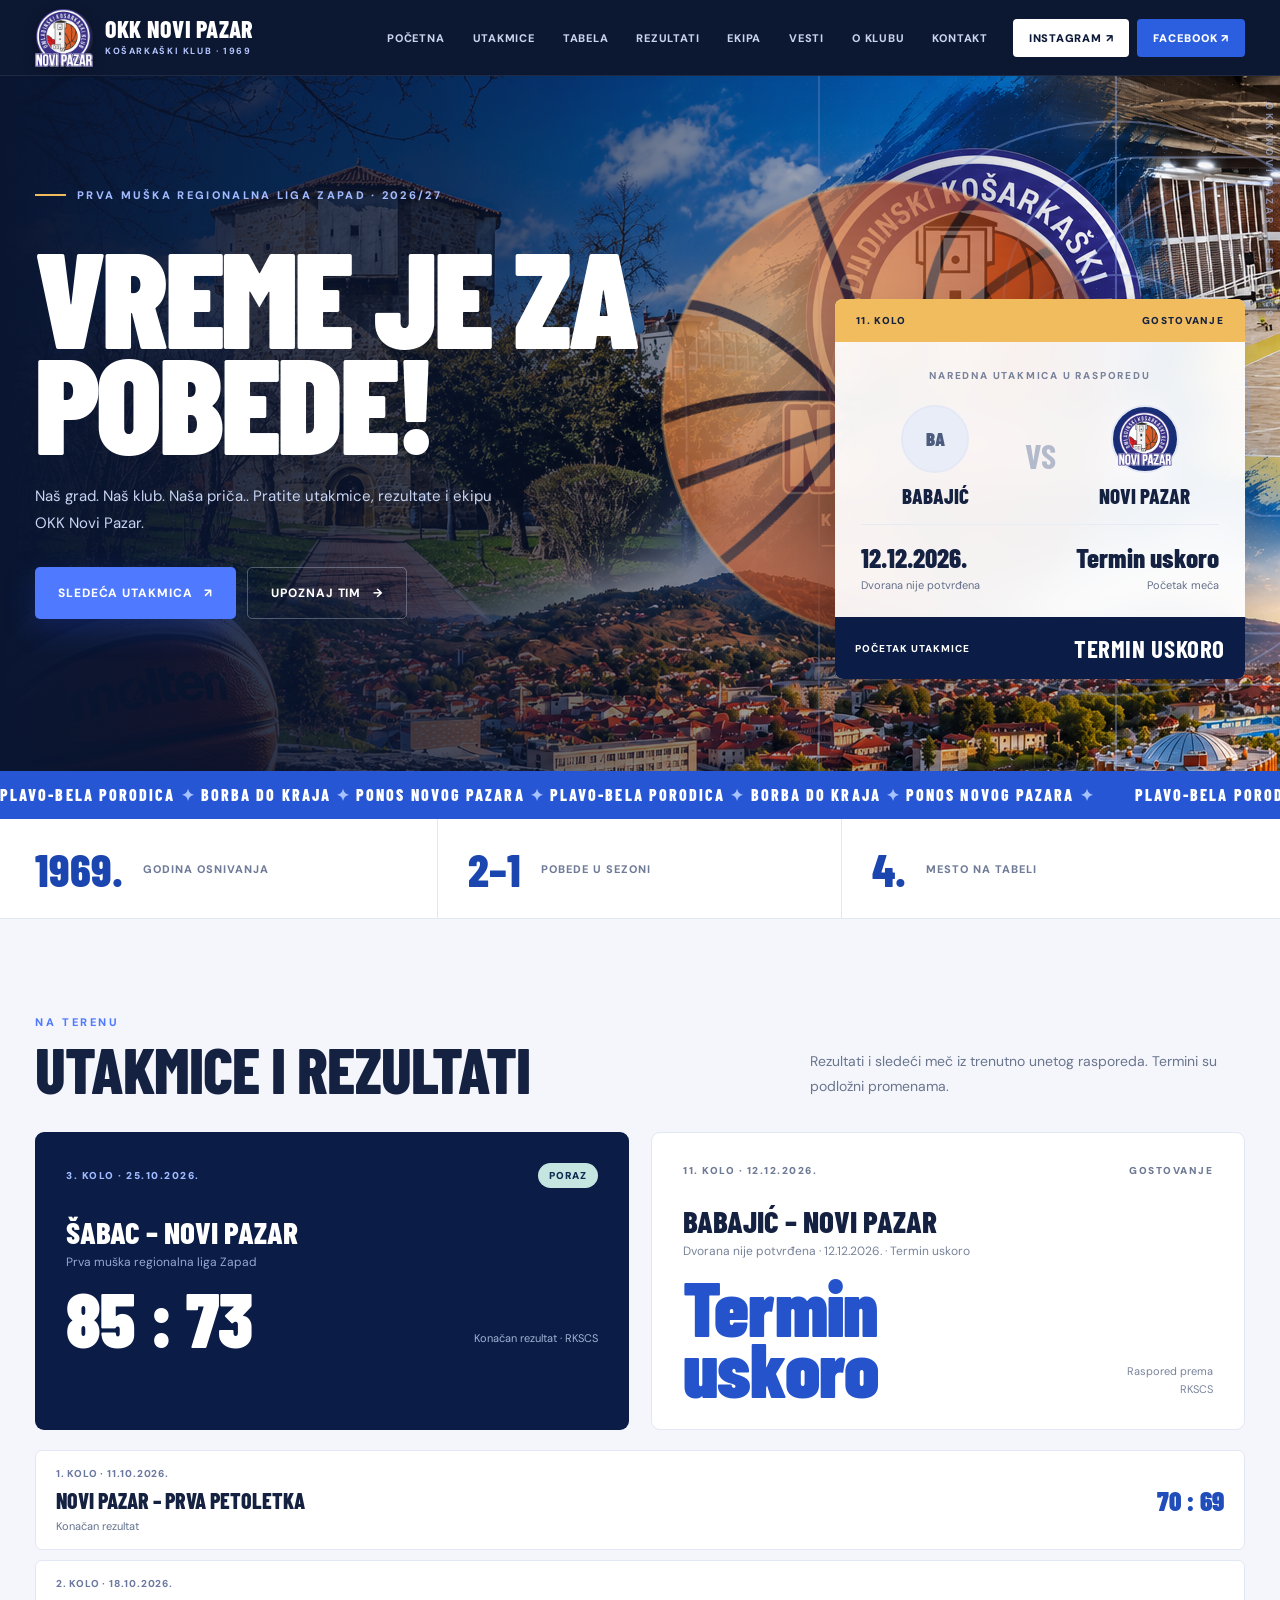
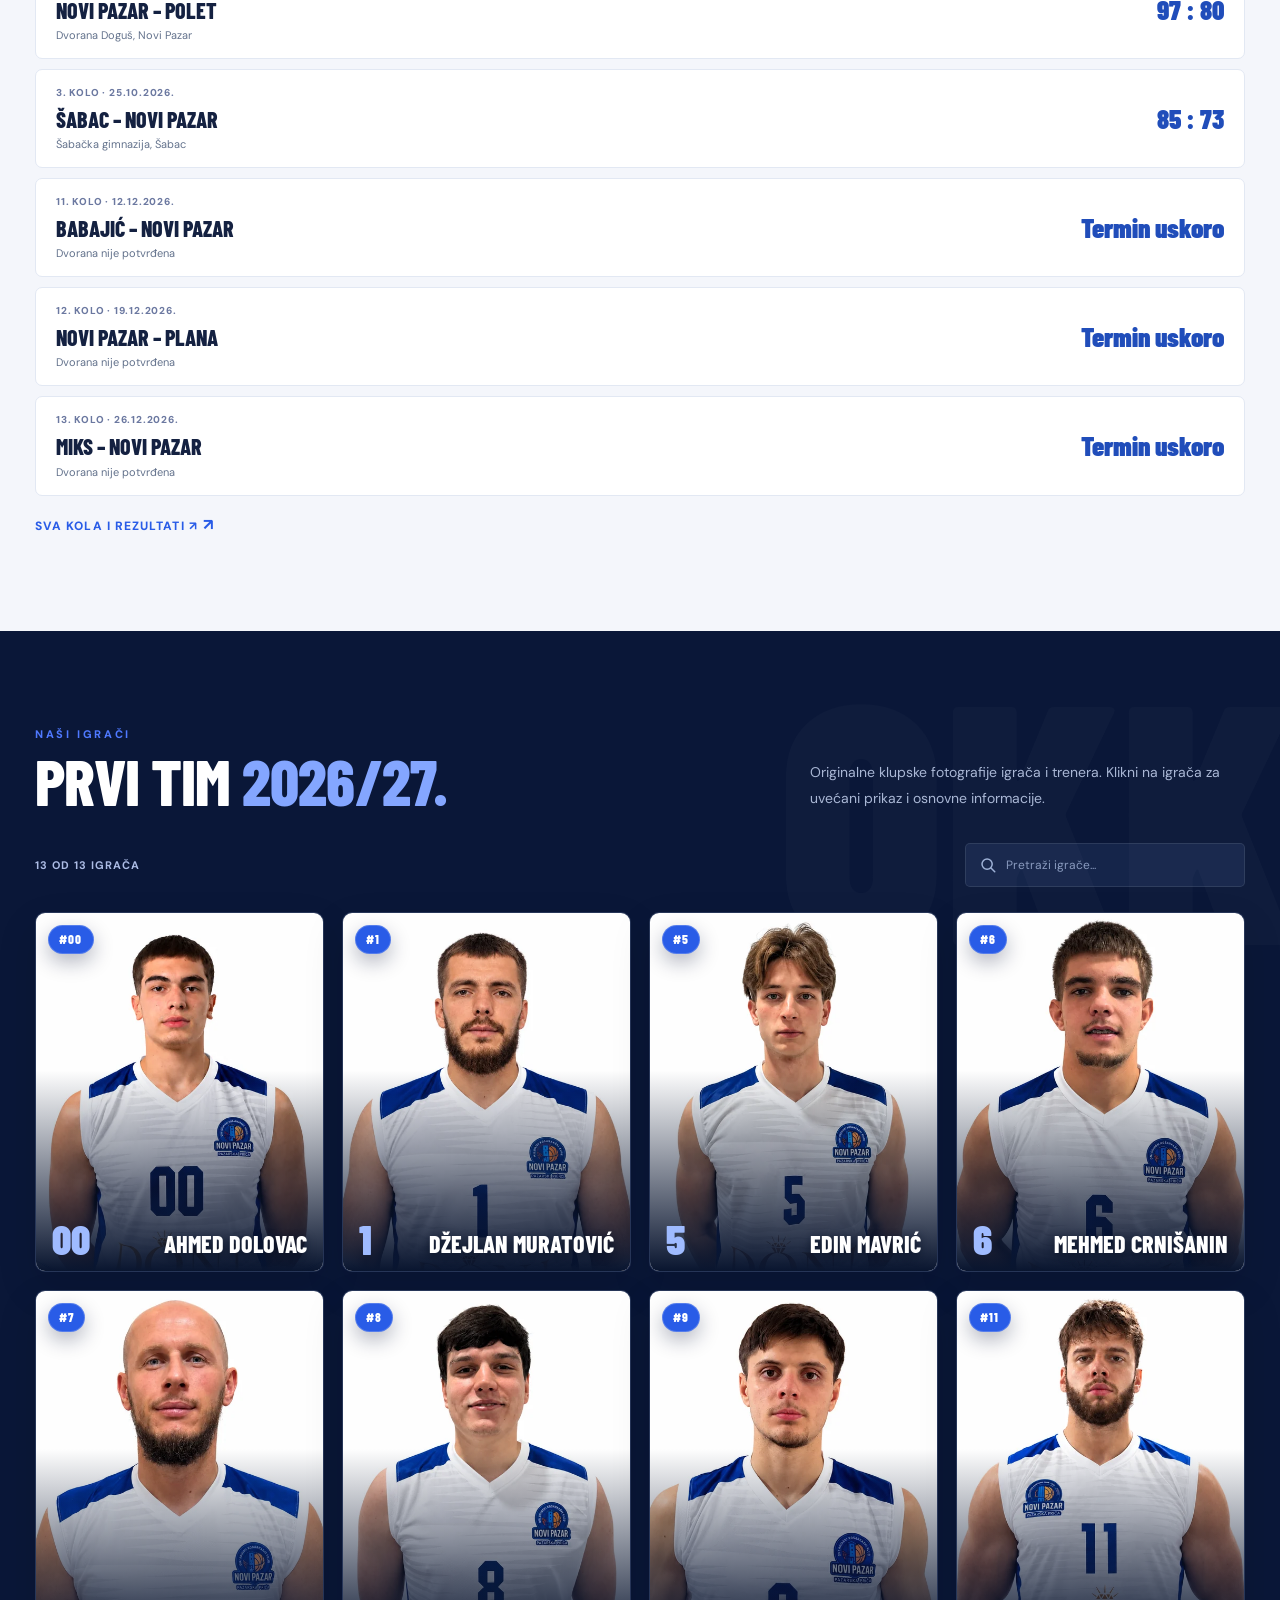
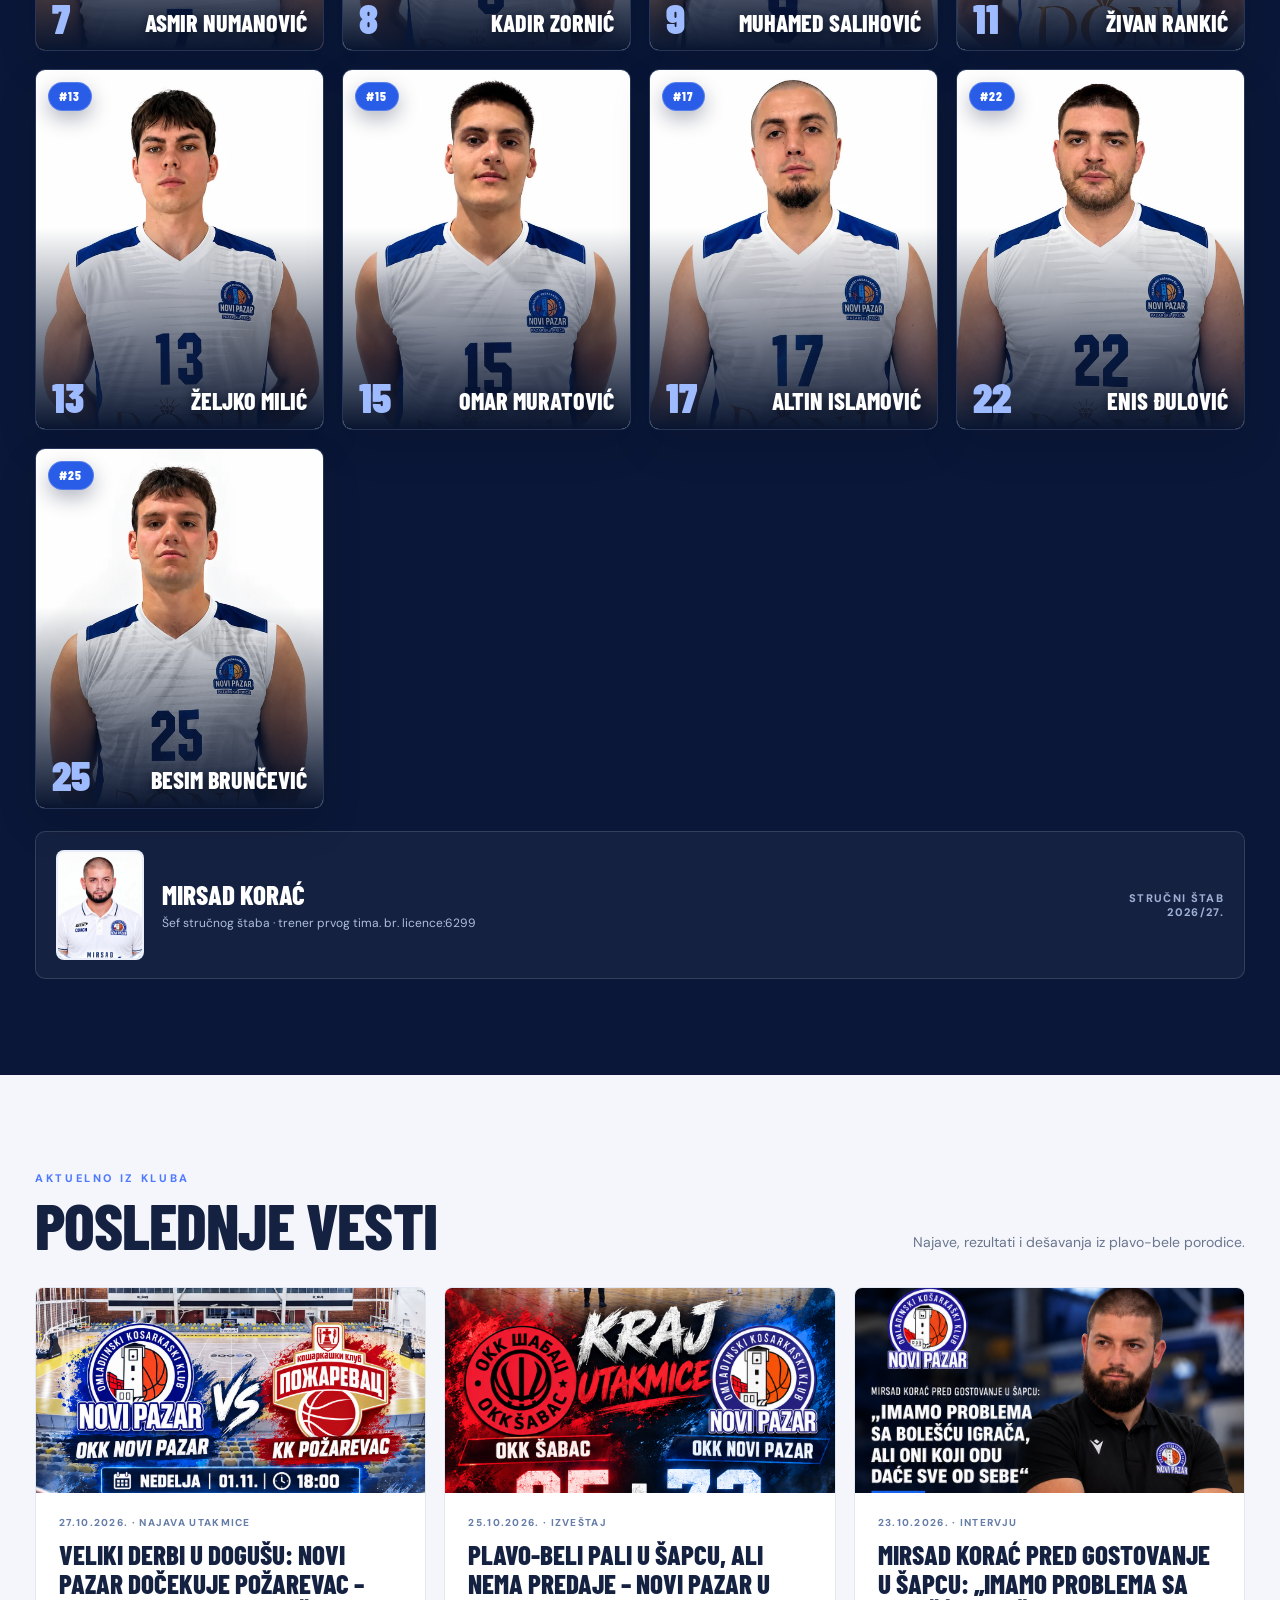
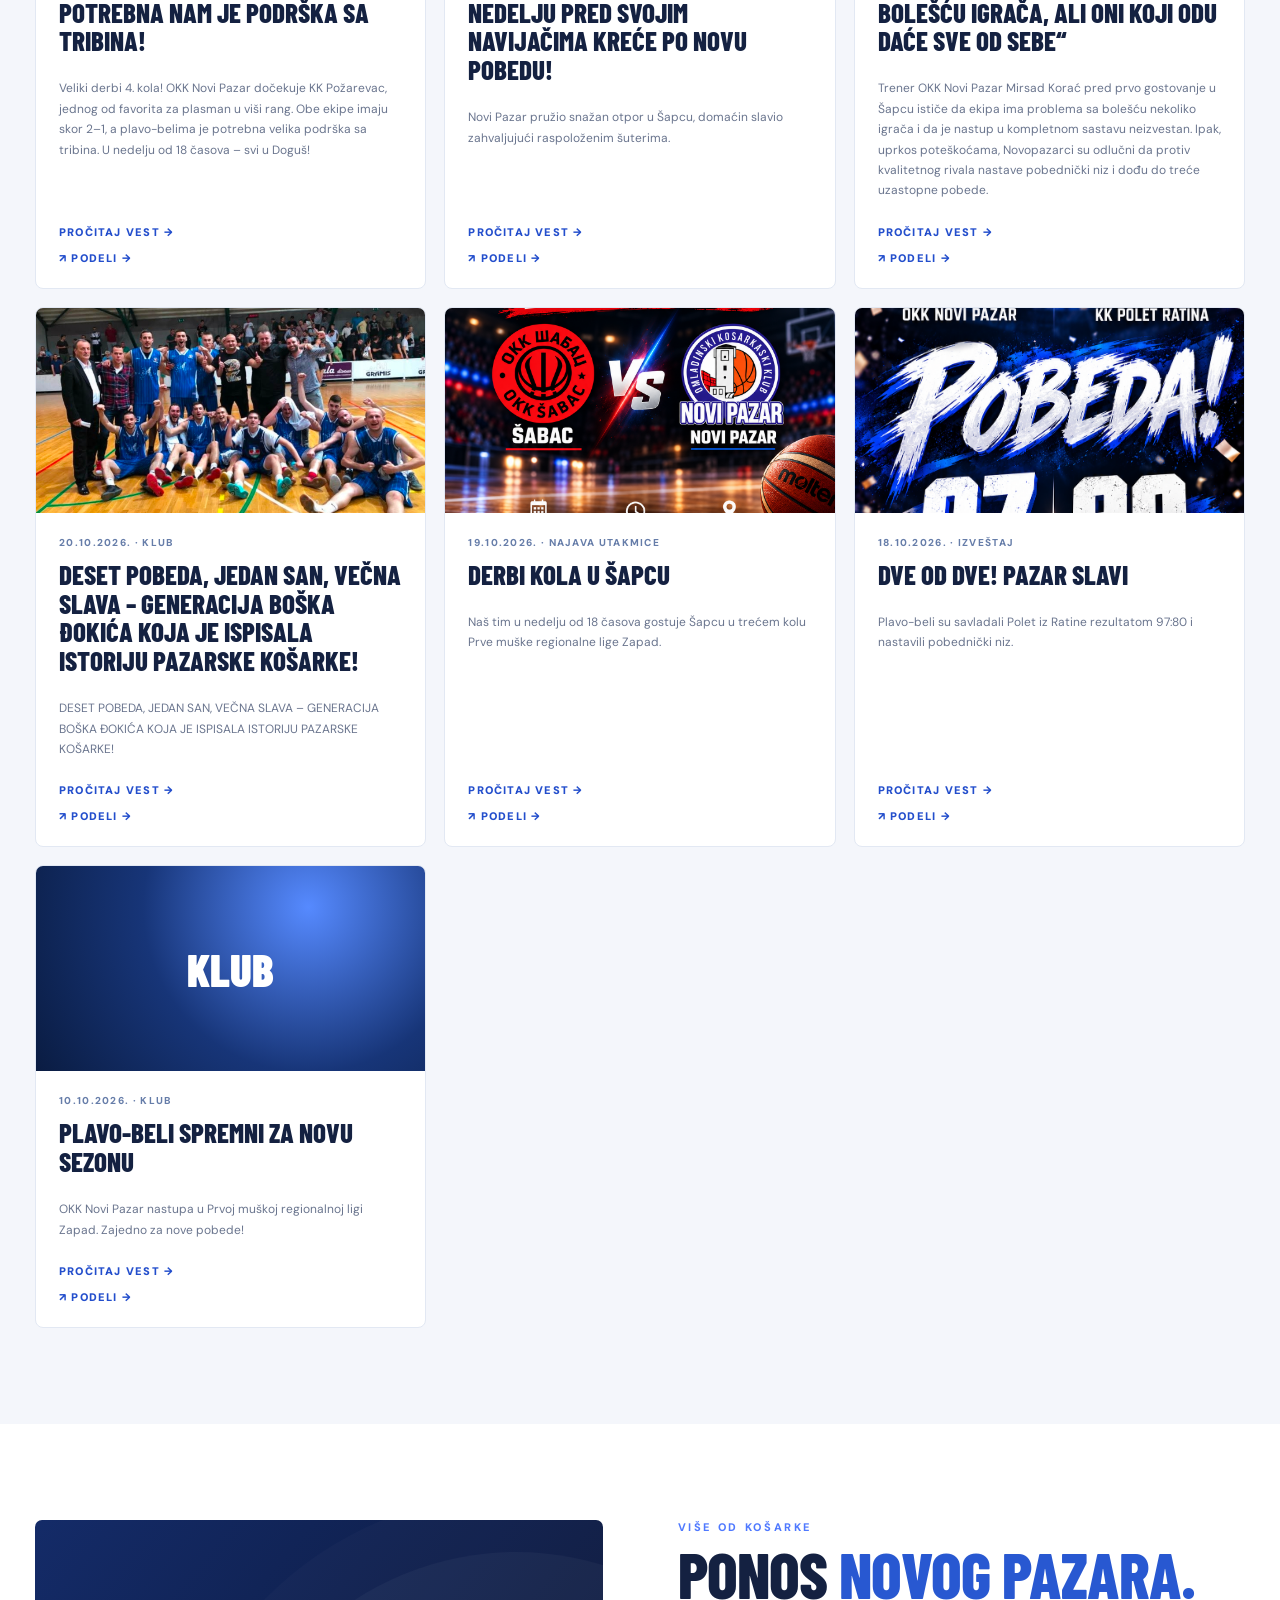
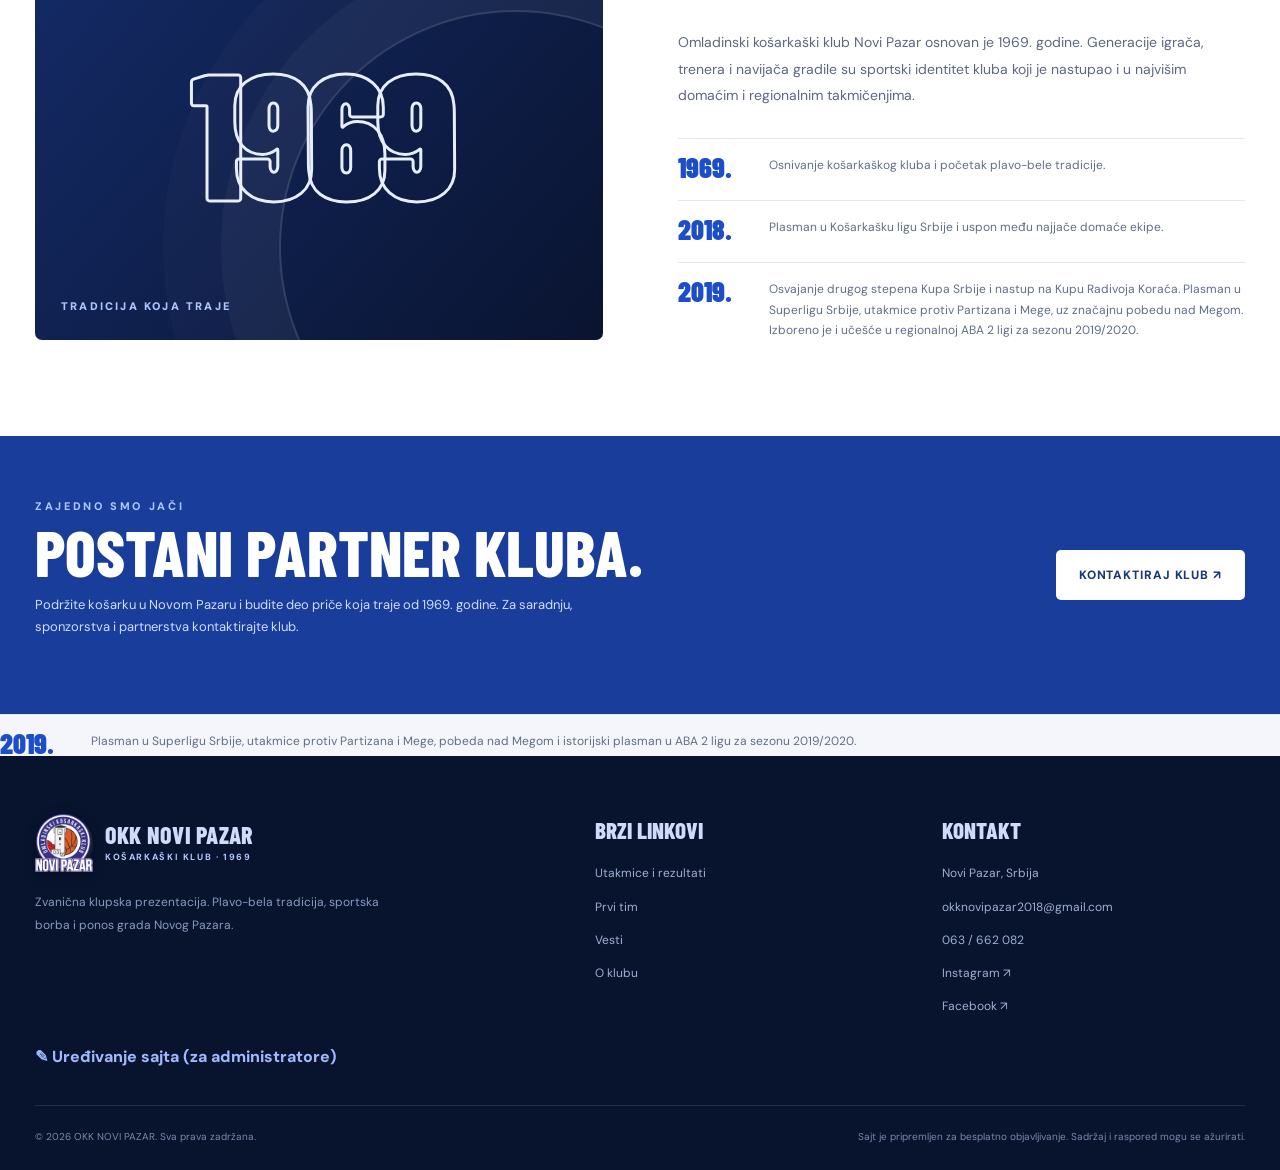
==== index.html @ 72b4e0c7 "Update index.html" ====
<!doctype html>
<html lang="sr">
<head>
  <!-- Google Analytics -->
<script async src="https://www.googletagmanager.com/gtag/js?id=G-F2ZCWE4N4D"></script>
<script>
  window.dataLayer = window.dataLayer || [];
  function gtag(){dataLayer.push(arguments);}
  gtag('js', new Date());
  gtag('config', 'G-F2ZCWE4N4D');
</script>
  <meta charset="utf-8">
  <meta name="viewport" content="width=device-width, initial-scale=1, viewport-fit=cover">
  <meta name="theme-color" content="#0a1537">
  <meta name="description" content="OKK Novi Pazar — košarka, strast i tradicija od 1969. Vesti, utakmice, rezultati i ekipa za sezonu 2026/27.">
  <meta property="og:title" content="OKK Novi Pazar | Zvanična klupska prezentacija">
  <meta property="og:description" content="Plavo-bela porodica. Utakmice, rezultati, igrači i vesti. Sezona 2026/27.">
  <meta property="og:type" content="website">
  <title>OKK Novi Pazar | Ponos grada</title>
  <link rel="preconnect" href="https://fonts.googleapis.com">
  <link rel="preconnect" href="https://fonts.gstatic.com" crossorigin>
  <link href="https://fonts.googleapis.com/css2?family=Barlow+Condensed:wght@500;600;700;800;900&family=DM+Sans:wght@400;500;600;700;800&display=swap" rel="stylesheet">
  <style>
    :root{--navy:#08132e;--deep:#0d1a3a;--blue:#295ce7;--blue2:#4f79ff;--pale:#f4f6fb;--white:#fff;--ink:#142141;--muted:#6a758e;--line:#e2e8f3;--gold:#f1bc5e;--font-display:'Barlow Condensed','Arial Narrow',Impact,sans-serif;--font-body:'DM Sans',Arial,sans-serif}
    *{box-sizing:border-box}html{scroll-behavior:smooth;scroll-padding-top:94px}body{margin:0;font-family:var(--font-body);background:var(--pale);color:var(--ink);-webkit-font-smoothing:antialiased}button,input{font:inherit}a{color:inherit;text-decoration:none}button{cursor:pointer}img{max-width:100%;display:block}::selection{background:#8ab1ff;color:#07122c}
    .container{width:min(1210px,calc(100% - 44px));margin-inline:auto}.eyebrow{font-size:11px;letter-spacing:.24em;text-transform:uppercase;font-weight:800;color:var(--blue2)}.section-head{display:flex;align-items:end;justify-content:space-between;gap:20px;margin-bottom:32px}.section-heading{font-family:var(--font-display);font-size:clamp(42px,5vw,67px);line-height:.94;font-weight:800;letter-spacing:-.015em;text-transform:uppercase;margin:10px 0 0}.section-desc{max-width:435px;color:var(--muted);font-size:14px;line-height:1.8}.arrow-link{font-weight:800;text-transform:uppercase;letter-spacing:.09em;font-size:12px;color:var(--blue)}.arrow-link::after{content:' ↗';font-size:16px}.btn{display:inline-flex;align-items:center;justify-content:center;gap:12px;border:0;border-radius:5px;padding:17px 23px;font-weight:800;text-transform:uppercase;letter-spacing:.075em;font-size:12px;transition:transform .2s,background .2s}.btn:hover{transform:translateY(-2px)}.btn-primary{background:var(--blue2);color:#fff;box-shadow:0 10px 30px #254de340}.btn-outline{background:transparent;color:#fff;border:1px solid #bfc9e35c}.btn-outline:hover{background:#ffffff16}.svg-icon{width:18px;height:18px;fill:none;stroke:currentColor;stroke-width:2;stroke-linecap:round;stroke-linejoin:round}
    .topbar{height:76px;position:sticky;top:0;z-index:50;background:rgba(8,19,46,.98);color:#fff;border-bottom:1px solid #ffffff14;backdrop-filter:blur(16px)}.top-inner{height:100%;display:flex;align-items:center;justify-content:space-between;gap:25px}.brand{display:flex;align-items:center;gap:12px;min-width:max-content}.brand-badge{height:58px;width:58px;position:relative;display:grid;place-items:center;isolation:isolate}.crest-fallback{height:49px;width:49px;display:grid;place-items:center;border:2px solid #d3dcff;border-radius:50%;background:#283a79;box-shadow:0 0 0 4px #ffffff13}.crest-fallback svg{width:28px}.club-logo{position:absolute;inset:0;width:100%;height:100%;object-fit:contain;filter:drop-shadow(0 2px 6px #0005)}.brand-name{font-family:var(--font-display);font-weight:800;font-size:24px;line-height:.85;letter-spacing:.01em}.brand-name span{display:block;font-family:var(--font-body);font-weight:700;letter-spacing:.18em;color:#b7c8ff;font-size:9px;margin-top:8px}.desktop-nav{display:flex;align-items:center;gap:28px;margin-left:auto}.desktop-nav a{font-size:11px;text-transform:uppercase;font-weight:800;letter-spacing:.07em;color:#cad4ec;transition:color .2s}.desktop-nav a:hover{color:#fff}.top-social{display:flex;align-items:center;gap:8px;margin-left:0}.nav-cta{white-space:nowrap;background:#fff;color:var(--deep);border-radius:4px;font-size:11px;font-weight:900;letter-spacing:.07em;text-transform:uppercase;padding:12px 16px}.nav-cta.facebook{background:#2c5ee0;color:#fff}.nav-cta:hover{filter:brightness(.92)}.mobile-nav a.social-nav{color:#c7d8ff;border-bottom-color:#ffffff23}.menu-toggle{display:none;background:transparent;border:1px solid #ffffff3b;color:white;border-radius:6px;padding:9px;line-height:0}.menu-toggle .svg-icon{width:22px;height:22px}.mobile-nav{display:none;background:#101f45;padding:16px 23px 25px;border-top:1px solid #ffffff24}.mobile-nav a{display:block;padding:14px 5px;color:#fff;border-bottom:1px solid #ffffff18;font-size:13px;font-weight:800;text-transform:uppercase;letter-spacing:.08em}
    .hero{position:relative;overflow:hidden;min-height:695px;color:#fff;background:radial-gradient(circle at 75% 47%,#2457bc 0%,#142f74 27%,#0c1d49 55%,#08132e 92%)}.hero::before{content:'';position:absolute;inset:0;background:linear-gradient(90deg,#091531 0%,#091531bf 34%,transparent 86%);z-index:1;pointer-events:none}.hero::after{content:'';position:absolute;inset:0;opacity:.29;background-image:radial-gradient(#a9bdff 0.7px,transparent .7px);background-size:17px 17px;mask-image:linear-gradient(90deg,transparent 25%,#000 100%);pointer-events:none}.court-lines{position:absolute;right:-8%;top:0;bottom:0;width:64%;opacity:.37;filter:drop-shadow(0 5px 30px #040b27)}.court-lines svg{width:100%;height:100%}.ball-art{position:absolute;z-index:1;right:10%;top:70px;width:min(41vw,530px);height:auto;opacity:.66;filter:drop-shadow(0 20px 30px #010b3155);transform:rotate(-20deg)}.hero-grid{position:relative;z-index:2;display:grid;grid-template-columns:1.12fr .88fr;min-height:695px;align-items:center;gap:40px;padding-top:45px;padding-bottom:65px}.hero-copy{padding:65px 0 85px}.hero-kicker{display:flex;align-items:center;gap:11px;text-transform:uppercase;letter-spacing:.21em;font-size:11px;font-weight:800;color:#a3baff}.hero-kicker::before{content:'';width:31px;height:2px;background:var(--gold)}.hero h1{font:900 clamp(92px,10.6vw,166px)/.78 var(--font-display);letter-spacing:-.027em;margin:40px 0 23px;text-transform:uppercase}.hero h1 span{display:block}.hero h1 .light{color:transparent;-webkit-text-stroke:2px #ffffffcb;text-shadow:0 0 0 transparent}.hero-p{max-width:460px;font-size:15px;color:#c7d4f3;line-height:1.8;margin:29px 0 30px}.hero-actions{display:flex;gap:11px;flex-wrap:wrap}.hero-vertical{position:absolute;right:4px;top:26px;font-size:10px;font-weight:800;letter-spacing:.3em;writing-mode:vertical-rl;color:#b6ceff8f}.match-card{align-self:end;justify-self:end;width:min(410px,100%);position:relative;background:#ffffffed;box-shadow:0 32px 76px #0004;border-radius:8px;color:var(--ink);overflow:hidden;backdrop-filter:blur(16px);margin-bottom:27px}.match-card-top{display:flex;justify-content:space-between;align-items:center;background:var(--gold);color:#17223f;padding:15px 21px;font-size:10px;font-weight:900;letter-spacing:.13em;text-transform:uppercase}.match-card-body{padding:27px 26px 23px}.match-label{color:#78829a;font-size:10px;font-weight:800;letter-spacing:.18em;text-transform:uppercase;text-align:center}.teams{display:flex;align-items:center;justify-content:center;gap:15px;margin:23px 0 18px}.team{text-align:center;flex:1;min-width:0}.team-logo{width:68px;height:68px;margin:0 auto 12px;display:grid;place-items:center;border:2px solid #e4e9f5;border-radius:50%;color:#10265a;background:#eef3ff;font-family:var(--font-display);font-weight:900;font-size:19px}.team-logo.blue{background:#172d75;color:#fff}.team-logo.sabac{background:#e8edf7;color:#4d5c7e}.team-name{font-family:var(--font-display);font-size:21px;line-height:1;font-weight:800;text-transform:uppercase}.vs{font-family:var(--font-display);font-size:34px;color:#b2bacb;font-weight:700}.match-details{border-top:1px solid #e7ebf3;padding-top:19px;display:flex;align-items:center;justify-content:space-between}.match-details .date{font-family:var(--font-display);font-size:27px;line-height:1;font-weight:800}.match-details .place{font-size:11px;line-height:1.55;color:#65708b;margin-top:6px}.countdown{background:#0b1c46;color:#fff;padding:16px 20px;display:flex;justify-content:space-between;gap:10px;align-items:center;font-size:10px;font-weight:800;text-transform:uppercase;letter-spacing:.1em}.countdown strong{font-family:var(--font-display);font-size:25px;letter-spacing:.025em}
    .ticker{overflow:hidden;background:#2756d4;color:#fff}.ticker-track{display:flex;gap:40px;white-space:nowrap;padding:14px 0;min-width:max-content;animation:marquee 48s linear infinite}.ticker-track span{font:800 16px var(--font-display);text-transform:uppercase;letter-spacing:.13em}.ticker-track i{font-style:normal;color:#a5c2ff}@keyframes marquee{to{transform:translateX(-50%)}}@media(prefers-reduced-motion:reduce){html{scroll-behavior:auto}.ticker-track{animation:none}.btn{transition:none}}
    .stats-band{background:#fff;border-bottom:1px solid var(--line)}.stats-grid{display:grid;grid-template-columns:repeat(3,1fr)}.stat{padding:29px 30px;display:flex;align-items:center;gap:20px;border-right:1px solid var(--line)}.stat:first-child{padding-left:0}.stat:last-child{border:0}.stat strong{display:block;font:800 46px/.9 var(--font-display);color:#1b45af}.stat span{font-size:11px;font-weight:800;color:#6f7b97;letter-spacing:.09em;text-transform:uppercase}
    .section{padding:96px 0}.results-grid{display:grid;grid-template-columns:1fr 1fr;gap:22px}.result-panel{border-radius:9px;padding:31px;position:relative;overflow:hidden;min-height:271px}.result-panel.dark{background:#0b1c46;color:#fff}.result-panel.white{background:#fff;border:1px solid var(--line)}.result-kicker{display:flex;justify-content:space-between;gap:15px;align-items:center;font-size:10px;font-weight:900;letter-spacing:.15em;text-transform:uppercase}.result-panel.dark .result-kicker{color:#9fbbff}.result-panel.white .result-kicker{color:#6f7b95}.win-pill{border-radius:100px;padding:6px 11px;color:#0e2b51;background:#c5e6e0;letter-spacing:.08em}.panel-opponent{margin-top:28px;font:800 31px/1 var(--font-display);text-transform:uppercase}.panel-sub{font-size:12px;color:#96a9d0;margin-top:7px}.white .panel-sub{color:#78839a}.scoreboard{display:flex;align-items:end;justify-content:space-between;gap:15px;margin-top:17px}.score-line{font:900 clamp(53px,6vw,83px)/.8 var(--font-display);letter-spacing:-.01em}.score-line small{color:#7091d4;font-size:.6em;padding:0 9px}.white .score-line{color:#2453cb}.white .score-line small{color:#99afd5}.score-note{font-size:11px;line-height:1.6;max-width:145px;color:#a3b4d6;text-align:right}.white .score-note{color:#78839a}
    .squad-section{background:#0a1738;color:#fff;position:relative;overflow:hidden}.squad-section::before{content:'OKK';position:absolute;top:42px;right:-16px;font:900 340px/.8 var(--font-display);color:#ffffff05;pointer-events:none}.squad-section .section-desc{color:#a8b6d4}.squad-header-tools{display:flex;align-items:center;justify-content:space-between;gap:15px;margin:12px 0 25px}.squad-count{color:#acbce5;text-transform:uppercase;letter-spacing:.09em;font-size:11px;font-weight:700}.search-field{display:flex;align-items:center;gap:9px;background:#15254a;border:1px solid #ffffff18;border-radius:5px;color:#9db0d6;padding:0 13px}.search-field input{background:transparent;border:0;outline:0;color:#fff;padding:13px 0;width:225px;max-width:48vw;font-size:12px}.search-field input::placeholder{color:#8798bd}.roster-grid{display:grid;grid-template-columns:repeat(4,1fr);gap:18px}.player-card{position:relative;text-align:left;overflow:hidden;background:#112147;border:1px solid #ffffff18;border-radius:10px;color:#fff;padding:0;transition:transform .18s,border-color .18s,box-shadow .18s;box-shadow:0 16px 40px #0000001e}.player-card:hover{transform:translateY(-4px);border-color:#5d88ff;box-shadow:0 24px 54px #00000028}.player-card::before{content:"";position:absolute;inset:0;background:linear-gradient(180deg,transparent 44%,#09152f 100%);pointer-events:none;z-index:1}.player-photo-wrap{position:relative;aspect-ratio:4/5;background:linear-gradient(180deg,#e8edf8,#dfe6f5);overflow:hidden}.player-photo{width:100%;height:100%;object-fit:cover;display:block}.player-badge{position:absolute;top:12px;left:12px;z-index:2;background:#295ce7;color:#fff;border:1px solid #ffffff34;border-radius:999px;padding:7px 10px;font:800 13px/1 var(--font-display);letter-spacing:.09em;text-transform:uppercase;box-shadow:0 8px 20px #0a15374d}.player-bottom{position:absolute;left:0;right:0;bottom:0;padding:32px 16px 16px;display:flex;align-items:end;justify-content:space-between;gap:8px;z-index:2}.player-number{font:900 42px/.82 var(--font-display);color:#9fbbff}.player-name{font:800 24px/.94 var(--font-display);text-transform:uppercase;text-align:right;text-shadow:0 3px 10px #091226}.player-name small{display:block;font-family:var(--font-body);font-size:9px;letter-spacing:.14em;font-weight:700;color:#c8d4f3;margin-bottom:6px}.no-players{padding:40px;text-align:center;background:#152549;border-radius:6px;color:#bdcbee;display:none}.coach-panel{display:flex;align-items:center;gap:18px;margin-top:22px;border:1px solid #ffffff22;padding:18px 20px;background:#ffffff0c;border-radius:10px}.coach-photo{width:88px;height:110px;border-radius:8px;object-fit:cover;border:2px solid #ffffff1c;background:#e7edf9}.coach-panel strong{display:block;font:800 27px var(--font-display);text-transform:uppercase}.coach-panel p{margin:5px 0 0;color:#adbfdf;font-size:12px}.coach-panel .label-right{margin-left:auto;text-align:right;font-size:11px;letter-spacing:.12em;color:#9fb0d4;text-transform:uppercase;font-weight:800}.modal-content{padding:30px}.modal-image-wrap{margin-top:14px;border-radius:10px;overflow:hidden;background:#eef3ff;display:none}.modal-image-wrap.show{display:block}.modal-image{width:100%;height:auto;display:block}.modal-content h2{font:800 43px/1 var(--font-display);text-transform:uppercase;margin:8px 0 14px}.modal-content p{color:#5a6882;font-size:14px;line-height:1.8}.modal-top{display:flex;justify-content:space-between;align-items:center;gap:20px}.modal-close{background:#eef1f8;border:0;border-radius:50%;width:34px;height:34px;display:grid;place-items:center;font-size:23px;color:#1b2c55}
    .news-section{background:#f4f6fb}.news-grid{display:grid;grid-template-columns:repeat(3,1fr);gap:18px}.news-card{overflow:hidden;border-radius:8px;background:#fff;border:1px solid var(--line);display:flex;flex-direction:column;transition:transform .2s,box-shadow .2s}.news-card:hover{transform:translateY(-3px);box-shadow:0 15px 45px #132e5f14}.news-art{height:205px;display:flex;flex-direction:column;justify-content:center;align-items:center;gap:3px;color:#fff;position:relative;overflow:hidden}.news-art::after{content:'';position:absolute;inset:0;background:repeating-linear-gradient(120deg,transparent 0px,transparent 25px,#ffffff06 26px,transparent 27px)}.news-art.one{background:radial-gradient(circle at 70% 20%,#568aff,#173578 52%,#0a1c42)}.news-art.two{background:radial-gradient(circle at 27% 55%,#5276dc,#102b74 56%,#091634)}.news-art.three{background:radial-gradient(circle at 70% 25%,#304bc1,#11234f 60%,#07142c)}.news-art .art-big{font:900 102px/.9 var(--font-display);letter-spacing:-.03em}.news-art .art-small{font:800 12px var(--font-body);letter-spacing:.27em;text-transform:uppercase}.news-content{padding:23px;display:flex;flex:1;flex-direction:column}.news-meta{font-size:10px;letter-spacing:.13em;color:#667da9;text-transform:uppercase;font-weight:800}.news-title{font:800 27px/1.07 var(--font-display);text-transform:uppercase;margin:11px 0}.news-summary{font-size:12px;line-height:1.7;color:var(--muted);flex:1}.news-read{border:0;background:transparent;text-align:left;padding:12px 0 0;color:#234ecc;font-size:11px;font-weight:900;letter-spacing:.11em;text-transform:uppercase}.news-read::after{content:' →'}
    .history-section{background:#fff}.history-wrap{display:grid;grid-template-columns:1fr 1fr;gap:75px;align-items:center}.history-photo{min-height:420px;border-radius:7px;background:linear-gradient(130deg,#142b68,#0a1430);position:relative;overflow:hidden;color:#fff;display:flex;align-items:center;justify-content:center}.history-photo::before{content:'';width:470px;height:470px;border:2px solid #ffffff27;border-radius:50%;position:absolute;top:90px;right:-150px;box-shadow:0 0 0 58px #ffffff09,0 0 0 116px #ffffff05}.history-1969{position:relative;z-index:1;font:900 clamp(115px,14vw,195px)/.8 var(--font-display);letter-spacing:-.06em;color:transparent;-webkit-text-stroke:3px #e7eeff;text-align:center}.history-photo .history-text{position:absolute;bottom:27px;left:26px;font-size:11px;font-weight:900;letter-spacing:.2em;text-transform:uppercase;color:#aec4ff}.history-wrap .section-heading{margin-bottom:25px}.history-copy{font-size:14px;line-height:1.9;color:#5d6880}.timeline{margin-top:29px;display:grid;gap:20px}.timeline-row{display:grid;grid-template-columns:76px 1fr;gap:15px;border-top:1px solid #e3e9f1;padding-top:16px}.timeline-row strong{font:900 28px/.9 var(--font-display);color:#1d4ec9}.timeline-row p{margin:0;font-size:12px;line-height:1.7;color:#606e86}
    .partner-section{background:#193d9b;color:#fff}.partner-inner{display:flex;align-items:center;justify-content:space-between;gap:32px;padding:63px 0}.partner-inner h2{font:800 clamp(40px,5vw,70px)/.9 var(--font-display);margin:10px 0}.partner-inner p{font-size:13px;line-height:1.7;color:#d0ddff;max-width:540px}.partner-inner .btn{background:#fff;color:#173979;flex-shrink:0}
    .footer{background:#08132e;color:#d0dafa;padding:58px 0 25px}.footer-grid{display:grid;grid-template-columns:1.7fr 1fr 1fr;gap:45px}.footer .brand{margin-bottom:19px}.footer p{max-width:360px;color:#889bc2;font-size:12px;line-height:1.9}.footer h3{margin:2px 0 20px;font:800 23px var(--font-display);text-transform:uppercase}.footer-links a,.footer-links span{display:block;color:#9fb0d2;margin-bottom:14px;font-size:12px;line-height:1.6}.footer-links a:hover{color:#fff}.footer-bottom{border-top:1px solid #ffffff1b;margin-top:38px;padding-top:22px;display:flex;gap:15px;justify-content:space-between;color:#798aac;font-size:10px;line-height:1.7}
    dialog{border:0;background:#fff;color:var(--ink);max-width:min(560px,calc(100vw - 34px));padding:0;border-radius:9px;box-shadow:0 25px 80px #00112f88;max-height:82vh}dialog::backdrop{background:#04102acb;backdrop-filter:blur(3px)}
    @media(max-width:1040px){.desktop-nav{gap:16px}.desktop-nav a{font-size:10px}.top-social{display:none}.hero-grid{gap:20px}.match-card{margin-bottom:10px}.court-lines{width:82%}.hero h1{font-size:clamp(85px,11vw,132px)}.roster-grid{grid-template-columns:repeat(3,1fr)}}
    @media(max-width:760px){.roster-grid{grid-template-columns:1fr 1fr}.player-bottom{padding:26px 12px 14px}.player-number{font-size:36px}.player-name{font-size:20px}.coach-panel{flex-wrap:wrap}.coach-panel .label-right{margin-left:0;text-align:left;width:100%;padding-top:4px}.container{width:min(100% - 34px,640px)}.topbar{height:70px}.desktop-nav,.top-social{display:none}.menu-toggle{display:grid}.mobile-nav.open{display:block}.brand-badge{height:53px;width:53px}.brand-name{font-size:21px}.hero{min-height:auto}.hero-grid{display:flex;flex-direction:column;align-items:stretch;min-height:0;padding-top:0;padding-bottom:42px;gap:0}.hero-copy{padding:82px 0 40px}.hero h1{font-size:clamp(89px,17vw,142px);margin:32px 0 25px}.hero-p{font-size:13px;max-width:370px}.hero-vertical{display:none}.ball-art{right:-21%;top:90px;width:85%;opacity:.29}.court-lines{right:-40%;width:120%}.match-card{width:min(450px,100%);align-self:center;margin:0}.stats-grid{grid-template-columns:repeat(3,1fr)}.stat{padding:23px 9px;flex-direction:column;gap:8px;align-items:center;text-align:center}.stat:first-child{padding-left:9px}.stat strong{font-size:35px}.stat span{font-size:9px}.section{padding:70px 0}.section-head{align-items:start}.section-heading{font-size:53px}.section-desc{display:none}.results-grid,.history-wrap{grid-template-columns:1fr}.history-wrap{gap:25px}.roster-grid{grid-template-columns:repeat(2,1fr);gap:10px}.player-card{min-height:248px}.player-card .shirt svg{height:178px}.player-name{font-size:19px}.news-grid{grid-template-columns:1fr}.news-card{display:grid;grid-template-columns:120px 1fr;min-height:170px}.news-art{height:100%;min-height:170px}.news-art .art-big{font-size:56px}.news-art .art-small{font-size:8px}.news-content{padding:18px}.news-title{font-size:25px}.news-summary{font-size:11px;margin:3px 0}.history-photo{min-height:285px}.history-1969{font-size:125px}.partner-inner{display:block;padding:53px 0}.partner-inner .btn{margin-top:14px}.footer-grid{grid-template-columns:1fr 1fr;gap:30px}.footer-grid>div:first-child{grid-column:1/-1}.footer-bottom{flex-direction:column}.coach-panel .label-right{display:none}}
    @media(max-width:380px){.hero h1{font-size:81px}.brand-name{font-size:19px}.btn{padding:14px 15px;font-size:10px}.roster-grid{grid-template-columns:1fr}.player-name{font-size:17px}.player-number{font-size:33px}.section-heading{font-size:46px}.news-card{grid-template-columns:98px 1fr}.news-art .art-big{font-size:44px}.score-line{font-size:61px}}
  
    /* Dinamički sadržaj koji se uređuje kroz Pages CMS */
    .news-visual{height:205px;position:relative;overflow:hidden;background:radial-gradient(circle at 70% 20%,#568aff,#173578 52%,#0a1c42);display:flex;flex-direction:column;align-items:center;justify-content:center;color:#fff;text-align:center;gap:8px}
    .news-visual img{width:100%;height:100%;object-fit:cover;display:block}
    .news-visual .news-placeholder{font:900 45px/.95 var(--font-display);text-transform:uppercase;padding:18px;max-width:100%}
    .match-list{margin-top:20px;display:grid;gap:10px}
    .match-row{background:#fff;border:1px solid var(--line);border-radius:7px;display:grid;grid-template-columns:1fr auto;gap:10px 20px;align-items:center;padding:16px 20px}
    .match-row .match-round{font-size:10px;font-weight:800;letter-spacing:.08em;color:#6b78a0;text-transform:uppercase;margin-bottom:8px}
    .match-row .match-teams{font:800 22px/1.1 var(--font-display);text-transform:uppercase}
    .match-row .match-location{font-size:11px;color:#63728c;margin-top:6px}
    .match-row .match-score{font:900 27px/1 var(--font-display);color:#204dba;white-space:nowrap}
    .modal-content p{white-space:pre-line}
    .coach-panel{cursor:pointer}
    .admin-link{display:inline-block;color:#9fb9ff!important;font-weight:800!important}
    @media(max-width:560px){.match-row{padding:14px}.match-row .match-teams{font-size:19px}.match-row .match-score{font-size:22px}.news-visual{height:170px}}
  </style>
</head>
<body>
  <header class="topbar">
    <div class="container top-inner">
      <a class="brand" href="#pocetna" aria-label="OKK Novi Pazar — početna">
        <div class="brand-badge"><div class="crest-fallback" aria-hidden="true"><svg viewBox="0 0 44 44"><circle cx="22" cy="22" r="19" fill="#e97229" stroke="#fff" stroke-width="2"/><path d="M4 22h36M22 3c-11 10-11 28 0 38M22 3c11 10 11 28 0 38M8 8c6 11 22 17 28 28" fill="none" stroke="#142443" stroke-width="2"/></svg></div><img class="club-logo" src="assets/logo.png" alt="Grb OKK Novi Pazar" loading="eager" onerror="this.style.display='none'"></div>
        <div class="brand-name">OKK NOVI PAZAR<span>KOŠARKAŠKI KLUB · 1969</span></div>
      </a>
      <nav class="desktop-nav" aria-label="Glavna navigacija"><a href="#pocetna">Početna</a><a href="#utakmice">Utakmice</a><a href="tabela.html">Tabela</a><a href="rezultati.html?v=20261029">Rezultati</a><a href="#ekipa">Ekipa</a><a href="#vesti">Vesti</a><a href="#o-klubu">O klubu</a><a href="#kontakt">Kontakt</a></nav>
      <div class="top-social" aria-label="Društvene mreže kluba"><a class="nav-cta" href="https://www.instagram.com/okknovipazar_official/" target="_blank" rel="noopener noreferrer" aria-label="OKK Novi Pazar na Instagramu">Instagram ↗</a><a class="nav-cta facebook" href="https://www.facebook.com/novipazar.okk" target="_blank" rel="noopener noreferrer" aria-label="OKK Novi Pazar na Facebooku">Facebook ↗</a></div>
      <button class="menu-toggle" type="button" aria-label="Otvori meni" aria-expanded="false" aria-controls="mobile-nav"><svg class="svg-icon" viewBox="0 0 24 24"><path d="M4 7h16M4 12h16M4 17h16"/></svg></button>
    </div>
    <nav class="mobile-nav" id="mobile-nav" aria-label="Navigacija za telefone"><a href="#pocetna">Početna</a><a href="#utakmice">Utakmice</a><a href="tabela.html">Tabela</a><a href="rez<a href="rezultati.html?v=20261029">Rezultati</a>ultati.html">Rezultati</a><a href="#ekipa">Ekipa</a><a href="#vesti">Vesti</a><a href="#o-klubu">O klubu</a><a href="#kontakt">Kontakt</a><a class="social-nav" href="https://www.instagram.com/okknovipazar_official/" target="_blank" rel="noopener noreferrer">Instagram ↗</a><a class="social-nav" href="https://www.facebook.com/novipazar.okk" target="_blank" rel="noopener noreferrer">Facebook ↗</a></nav>
  </header>
  <main>
    <section class="hero" id="pocetna" aria-labelledby="hero-title">
      <div class="court-lines" aria-hidden="true"><svg viewBox="0 0 800 700" preserveAspectRatio="xMidYMid slice"><g stroke="#9ebcff" fill="none" stroke-width="2"><circle cx="540" cy="335" r="280"/><circle cx="540" cy="335" r="130"/><path d="M540 0v700M250 0v700M800 90H570c-82 0-140 70-140 145v200c0 90 60 170 140 170h230M800 230H680a110 110 0 0 0 0 210h120"/><path d="M800 115H680a220 220 0 0 0 0 440h120"/></g></svg></div>
      <svg class="ball-art" viewBox="0 0 470 470" aria-hidden="true"><defs><radialGradient id="ballGrad" cx="28%" cy="27%" r="75%"><stop stop-color="#ffbd72"/><stop offset=".38" stop-color="#ed833d"/><stop offset=".76" stop-color="#b9481f"/><stop offset="1" stop-color="#652c25"/></radialGradient><clipPath id="ballClip"><circle cx="235" cy="235" r="203"/></clipPath></defs><circle cx="235" cy="235" r="203" fill="url(#ballGrad)"/><g clip-path="url(#ballClip)" stroke="#44251f" stroke-width="9" fill="none"><path d="M35 235h400M235 32v405M94 84c115 55 143 246 115 348M376 84c-115 55-143 246-115 348M37 175C182 170 287 273 429 310M46 313C185 269 285 166 428 150"/></g><circle cx="235" cy="235" r="203" stroke="#f8b36e" stroke-width="3" fill="none" opacity=".5"/></svg>
      <div class="container hero-grid">
        <div class="hero-copy"><div class="hero-kicker">PRVA MUŠKA REGIONALNA LIGA ZAPAD · 2026/27</div><h1 id="hero-title"><span>PAZAR.</span><span class="light">IGRA.</span><span>POBEĐUJE.</span></h1><p class="hero-p">Jedan grad. Jedan klub. Jedna plavo-bela porodica. Pratite utakmice, rezultate i ekipu OKK Novi Pazar.</p><div class="hero-actions"><a class="btn btn-primary" href="#utakmice">Sledeća utakmica <span aria-hidden="true">↗</span></a><a class="btn btn-outline" href="#ekipa">Upoznaj tim <span aria-hidden="true">→</span></a></div></div>
        <div class="match-card" aria-label="Najava utakmice Šabac - Novi Pazar 25. oktobar 2026. u 18 časova"><div class="match-card-top"><span>3. KOLO · DERBI KOLA</span><span>GOSTOVANJE ↗</span></div><div class="match-card-body"><div class="match-label">Naredna utakmica u rasporedu</div><div class="teams"><div class="team"><div class="team-logo sabac" aria-label="KK Šabac">ŠA</div><div class="team-name">ŠABAC</div></div><div class="vs">VS</div><div class="team"><div class="team-logo blue" aria-label="OKK Novi Pazar">NP</div><div class="team-name">NOVI PAZAR</div></div></div><div class="match-details"><div><div class="date">25.10.2026.</div><div class="place">Nedelja · Šabačka gimnazija, Šabac</div></div><div style="text-align:right"><div class="date">18:00</div><div class="place">Početak meča</div></div></div></div><div class="countdown"><span>Do početka utakmice</span><strong id="countdown">—</strong></div></div>
      </div>
      <div class="hero-vertical" aria-hidden="true">OKK NOVI PAZAR — EST. 1969</div>
    </section>
    <div class="ticker" aria-label="Plavo-beli, za Novi Pazar"><div class="ticker-track" aria-hidden="true"><span>PLAVO-BELA PORODICA <i>✦</i> BORBA DO KRAJA <i>✦</i> PONOS NOVOG PAZARA <i>✦</i> PLAVO-BELA PORODICA <i>✦</i> BORBA DO KRAJA <i>✦</i> PONOS NOVOG PAZARA <i>✦</i> </span><span>PLAVO-BELA PORODICA <i>✦</i> BORBA DO KRAJA <i>✦</i> PONOS NOVOG PAZARA <i>✦</i> PLAVO-BELA PORODICA <i>✦</i> BORBA DO KRAJA <i>✦</i> PONOS NOVOG PAZARA <i>✦</i> </span></div></div>
    <section class="stats-band" aria-label="O klubu u brojevima"><div class="container stats-grid"><div class="stat"><strong>1969.</strong><span>Godina osnivanja</span></div><div class="stat"><strong>2/2</strong><span>Pobede u sezoni</span></div><div class="stat"><strong>1. MRL</strong><span>Zapad · 2026/27</span></div></div></section>
    <section class="section" id="utakmice" aria-labelledby="utakmice-title"><div class="container"><div class="section-head"><div><div class="eyebrow">NA TERENU</div><h2 class="section-heading" id="utakmice-title">UTAKMICE I REZULTATI</h2></div><div class="section-desc">Rezultati i sledeći meč iz trenutno unetog rasporeda. Termini su podložni promenama.</div></div><div class="results-grid"><article class="result-panel dark"><div class="result-kicker"><span>2. KOLO · 18.10.2026.</span><span class="win-pill">POBEDA</span></div><div class="panel-opponent">NOVI PAZAR – POLET RATINA</div><div class="panel-sub">Prva muška regionalna liga Zapad</div><div class="scoreboard"><div class="score-line">97<small>:</small>80</div><div class="score-note">Druga pobeda u drugoj utakmici sezone.</div></div></article><article class="result-panel white"><div class="result-kicker"><span>3. KOLO · 25.10.2026.</span><span>GOSTOVANJE</span></div><div class="panel-opponent">ŠABAC – NOVI PAZAR</div><div class="panel-sub">Šabačka gimnazija · nedelja · 18:00</div><div class="scoreboard"><div class="score-line">18<small>:</small>00</div><div class="score-note">Derbi kola. Vidimo se u Šapcu!</div></div></article></div><div class="match-list" id="match-list" aria-label="Sve utakmice"></div></div></section>
    <section class="section squad-section" id="ekipa" aria-labelledby="ekipa-title"><div class="container"><div class="section-head"><div><div class="eyebrow">NAŠI IGRAČI</div><h2 class="section-heading" id="ekipa-title">PRVI TIM <span style="color:#84a6ff">2026/27.</span></h2></div><div class="section-desc">Originalne klupske fotografije igrača i trenera. Klikni na igrača za uvećani prikaz i osnovne informacije.</div></div><div class="squad-header-tools"><div class="squad-count" id="roster-count">13 IGRAČA U SPISKU</div><label class="search-field"><svg class="svg-icon" viewBox="0 0 24 24" aria-hidden="true"><circle cx="10.8" cy="10.8" r="6.8"/><path d="m16 16 5 5"/></svg><input type="search" placeholder="Pretraži igrače..." id="player-search" autocomplete="off" aria-label="Pretraži igrače"></label></div><div class="roster-grid" id="roster-grid"></div><p class="no-players" id="no-players">Nema igrača sa tim imenom.</p><div class="coach-panel"><img class="coach-photo" src="assets/players/mirsad-korac-card.webp" alt="Mirsad Korać"><div><strong>Mirsad Korać</strong><p>Šef stručnog štaba · trener prvog tima</p></div><div class="label-right">STRUČNI ŠTAB<br>2026/27.</div></div></div></section>
    <section class="section news-section" id="vesti" aria-labelledby="vesti-title"><div class="container"><div class="section-head"><div><div class="eyebrow">AKTUELNO IZ KLUBA</div><h2 class="section-heading" id="vesti-title">POSLEDNJE VESTI</h2></div><span class="section-desc">Najave, rezultati i dešavanja iz plavo-bele porodice.</span></div><div class="news-grid"><article class="news-card"><div class="news-art one"><div class="art-small">3. KOLO · DERBI</div><div class="art-big">25.10.</div><div class="art-small">ŠABAC / NOVI PAZAR</div></div><div class="news-content"><div class="news-meta">19.10.2026. · NAJAVA UTAKMICE</div><h3 class="news-title">DERBI KOLA U ŠAPCU</h3><p class="news-summary">Naš tim u nedelju od 18 časova gostuje Šapcu u trećem kolu Prve muške regionalne lige Zapad.</p><button type="button" class="news-read" data-article="sabac">Pročitaj vest</button></div></article><article class="news-card"><div class="news-art two"><div class="art-small">DRUGA POBEDA</div><div class="art-big">97:80</div><div class="art-small">NOVI PAZAR / POLET</div></div><div class="news-content"><div class="news-meta">18.10.2026. · IZVEŠTAJ</div><h3 class="news-title">DVE OD DVE! PAZAR SLAVI</h3><p class="news-summary">Plavo-beli su savladali Polet iz Ratine rezultatom 97:80 i nastavili pobednički niz.</p><button type="button" class="news-read" data-article="pobeda">Pročitaj vest</button></div></article><article class="news-card"><div class="news-art three"><div class="art-small">SEZONA 2026/27.</div><div class="art-big">1969</div><div class="art-small">JEDAN GRAD · JEDAN KLUB</div></div><div class="news-content"><div class="news-meta">10.10.2026. · KLUB</div><h3 class="news-title">PLAVO-BELI SPREMNI ZA NOVU SEZONU</h3><p class="news-summary">OKK Novi Pazar nastupa u Prvoj muškoj regionalnoj ligi Zapad. Zajedno za nove pobede!</p><button type="button" class="news-read" data-article="sezona">Pročitaj vest</button></div></article></div></div></section>
    <section class="section history-section" id="o-klubu" aria-labelledby="history-title"><div class="container history-wrap"><div class="history-photo"><span class="history-1969">1969</span><span class="history-text">TRADICIJA KOJA TRAJE</span></div><div><div class="eyebrow">VIŠE OD KOŠARKE</div><h2 class="section-heading" id="history-title">PONOS <span style="color:#2858d1">NOVOG PAZARA.</span></h2><p class="history-copy">Omladinski košarkaški klub Novi Pazar osnovan je 1969. godine. Generacije igrača, trenera i navijača gradile su sportski identitet kluba koji je nastupao i u najvišim domaćim i regionalnim takmičenjima.</p><div class="timeline"><div class="timeline-row"><strong>1969.</strong><p>Osnivanje košarkaškog kluba i početak plavo-bele tradicije.</p></div><div class="timeline-row"><strong>2018.</strong><p>Plasman u Košarkašku ligu Srbije i uspon među najjače domaće ekipe.</p></div><div class="timeline-row"><strong>2019.</strong><p>Osvajanje drugog stepena Kupa Srbije i nastup na Kupu Radivoja Koraća. Plasman u Superligu Srbije, utakmice protiv Partizana i Mege, uz značajnu pobedu nad Megom. Izboreno je i učešće u regionalnoj ABA 2 ligi za sezonu 2019/2020.</p></div></div></div></div></section>
    <section class="partner-section"><div class="container partner-inner"><div><div class="eyebrow" style="color:#acc9ff">ZAJEDNO SMO JAČI</div><h2>POSTANI PARTNER KLUBA.</h2><p>Podržite košarku u Novom Pazaru i budite deo priče koja traje od 1969. godine. Za saradnju, sponzorstva i partnerstva kontaktirajte klub.</p></div><a class="btn" href="mailto:okknovipazar2018@gmail.com?subject=Saradnja%20sa%20OKK%20Novi%20Pazar">KONTAKTIRAJ KLUB ↗</a></div></section><div class="timeline-row"><strong>2019.</strong><p>Plasman u Superligu Srbije, utakmice protiv Partizana i Mege, pobeda nad Megom i istorijski plasman u ABA 2 ligu za sezonu 2019/2020.</p></div>
  </main>
  <footer class="footer" id="kontakt"><div class="container"><div class="footer-grid"><div><a class="brand" href="#pocetna"><div class="brand-badge"><div class="crest-fallback" aria-hidden="true">🏀</div><img class="club-logo" src="assets/logo.png" alt="Grb OKK Novi Pazar" loading="lazy" onerror="this.style.display='none'"></div><div class="brand-name">OKK NOVI PAZAR<span>KOŠARKAŠKI KLUB · 1969</span></div></a><p>Zvanična klupska prezentacija. Plavo-bela tradicija, sportska borba i ponos grada Novog Pazara.</p></div><div class="footer-links"><h3>BRZI LINKOVI</h3><a href="#utakmice">Utakmice i rezultati</a><a href="#ekipa">Prvi tim</a><a href="#vesti">Vesti</a><a href="#o-klubu">O klubu</a></div><div class="footer-links"><h3>KONTAKT</h3><span>Novi Pazar, Srbija</span><a href="mailto:okknovipazar2018@gmail.com">okknovipazar2018@gmail.com</a><a href="tel:+38163662082">063 / 662 082 </a><a href="https://www.instagram.com/okknovipazar_official/" target="_blank" rel="noopener noreferrer">Instagram ↗</a><a href="https://www.facebook.com/novipazar.okk" target="_blank" rel="noopener noreferrer">Facebook ↗</a></div></div><div style="margin:16px 0"><a class="admin-link" href="https://app.pagescms.org">✎ Uređivanje sajta (za administratore)</a></div><div class="footer-bottom"><span>© <span id="year">2026</span> OKK NOVI PAZAR. Sva prava zadržana.</span><span>Sajt je pripremljen za besplatno objavljivanje. Sadržaj i raspored mogu se ažurirati.</span></div></div></footer>
  <dialog id="info-modal" aria-labelledby="modal-title"><div class="modal-content"><div class="modal-top"><span class="eyebrow" id="modal-category">OKK NOVI PAZAR</span><button class="modal-close" id="modal-close" aria-label="Zatvori prozor">×</button></div><h2 id="modal-title"></h2><div class="modal-image-wrap" id="modal-image-wrap"><img class="modal-image" id="modal-image" alt=""></div><p id="modal-body"></p></div></dialog>
  <script src="assets/site.js?v=4" defer></script>
  <script src="assets/auto-home.js?v=1" defer></script>
</body>
</html>
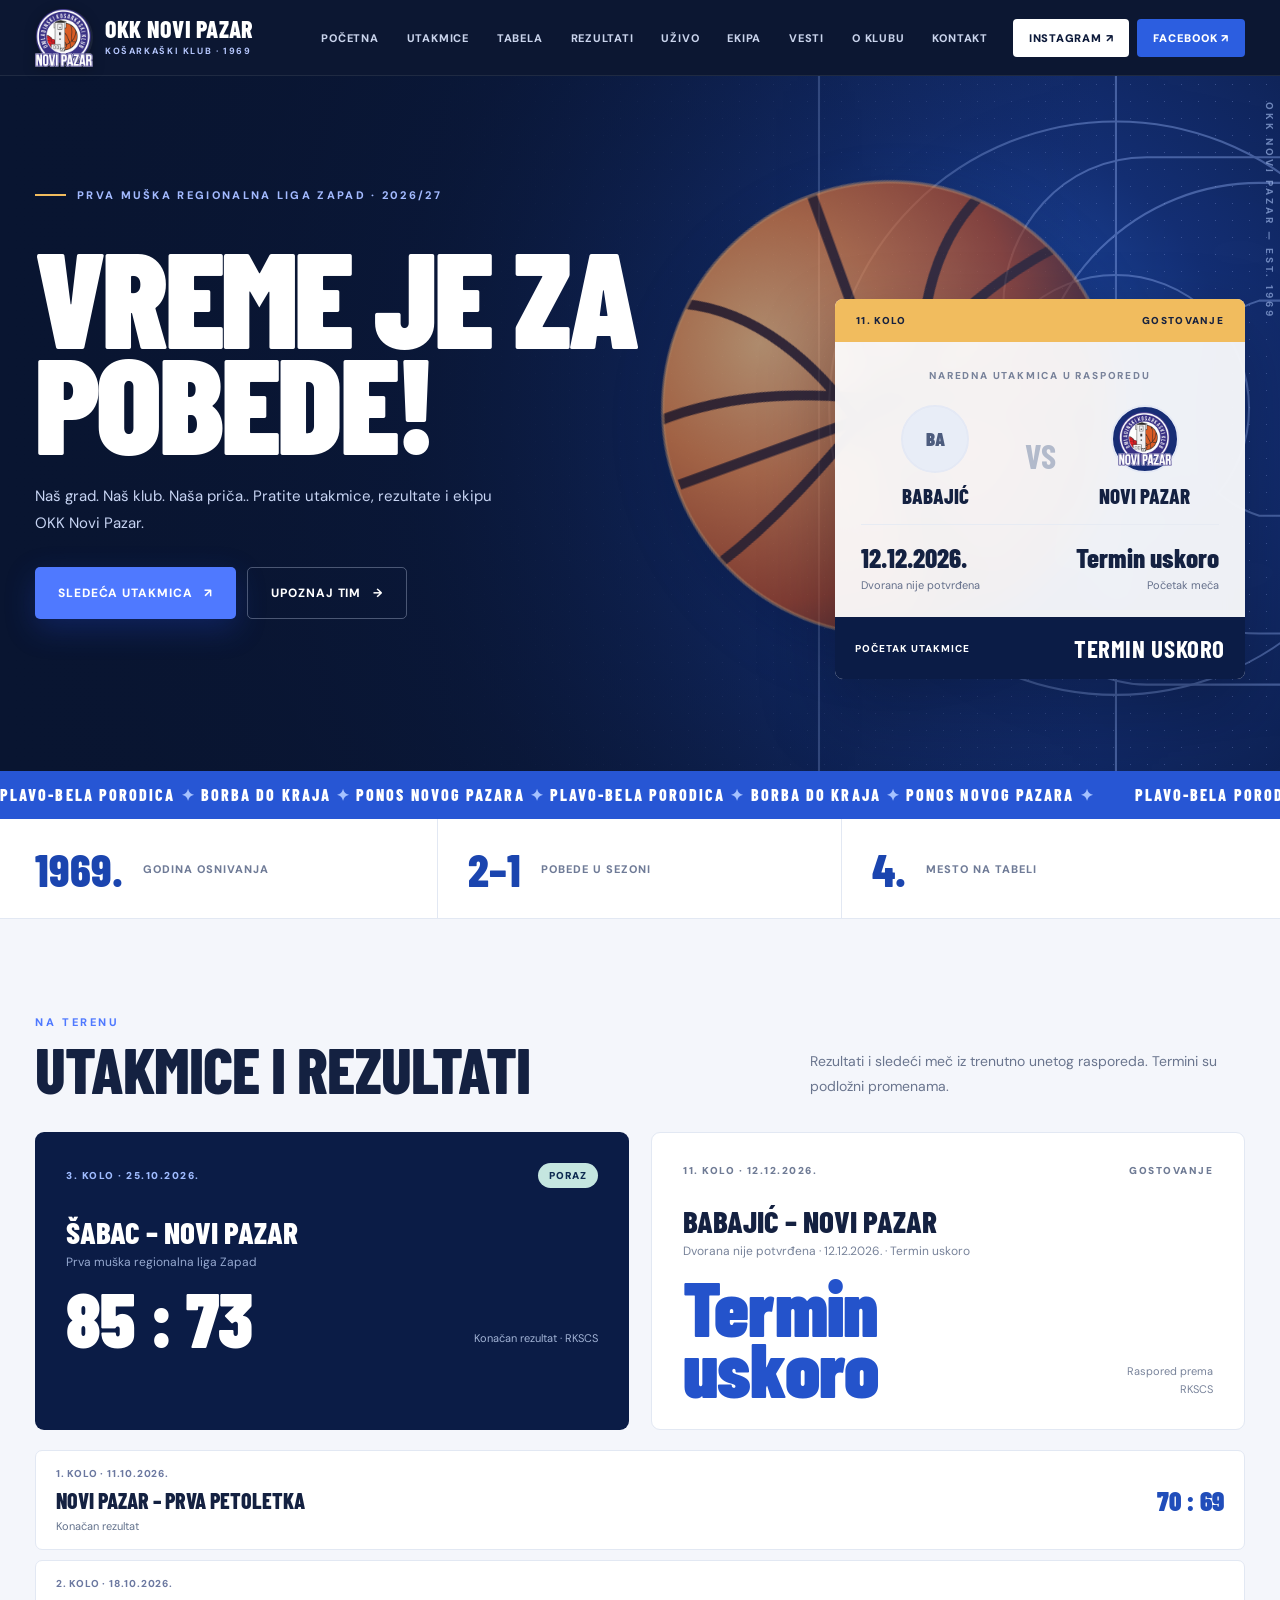
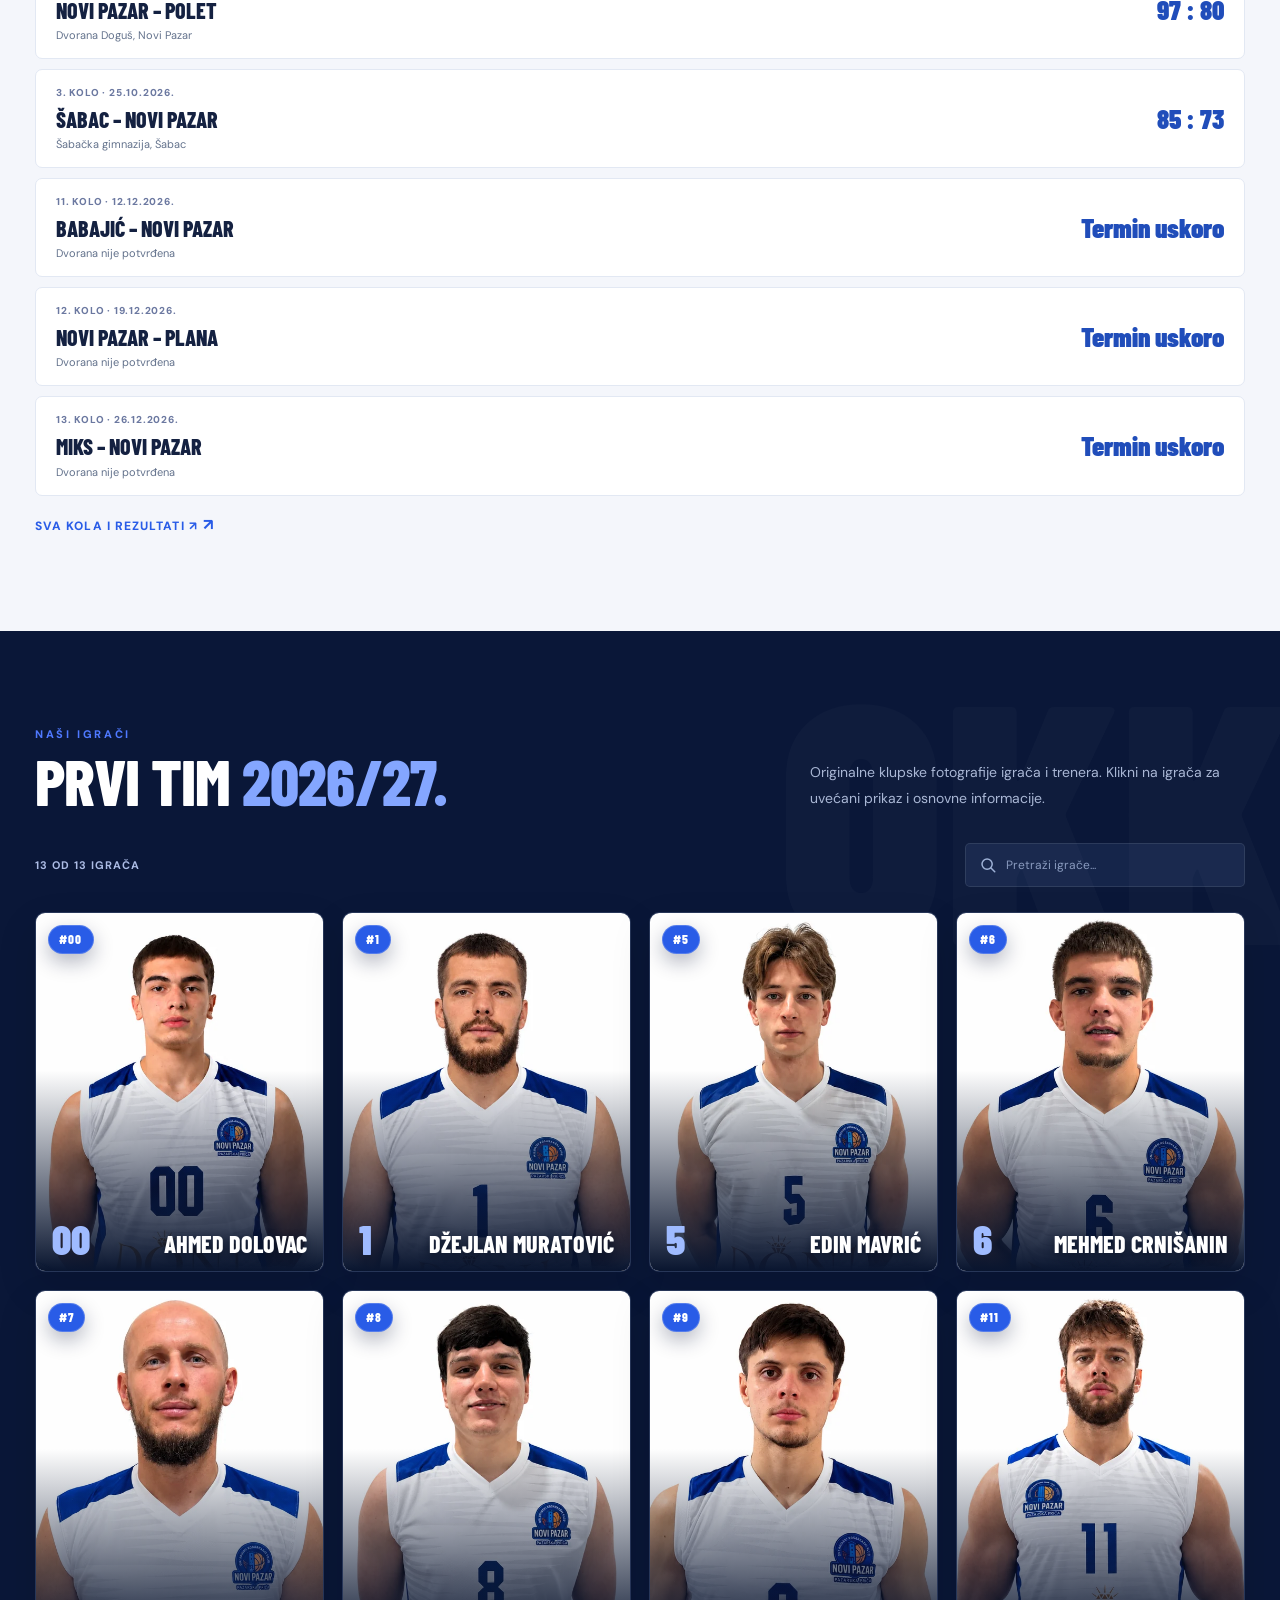
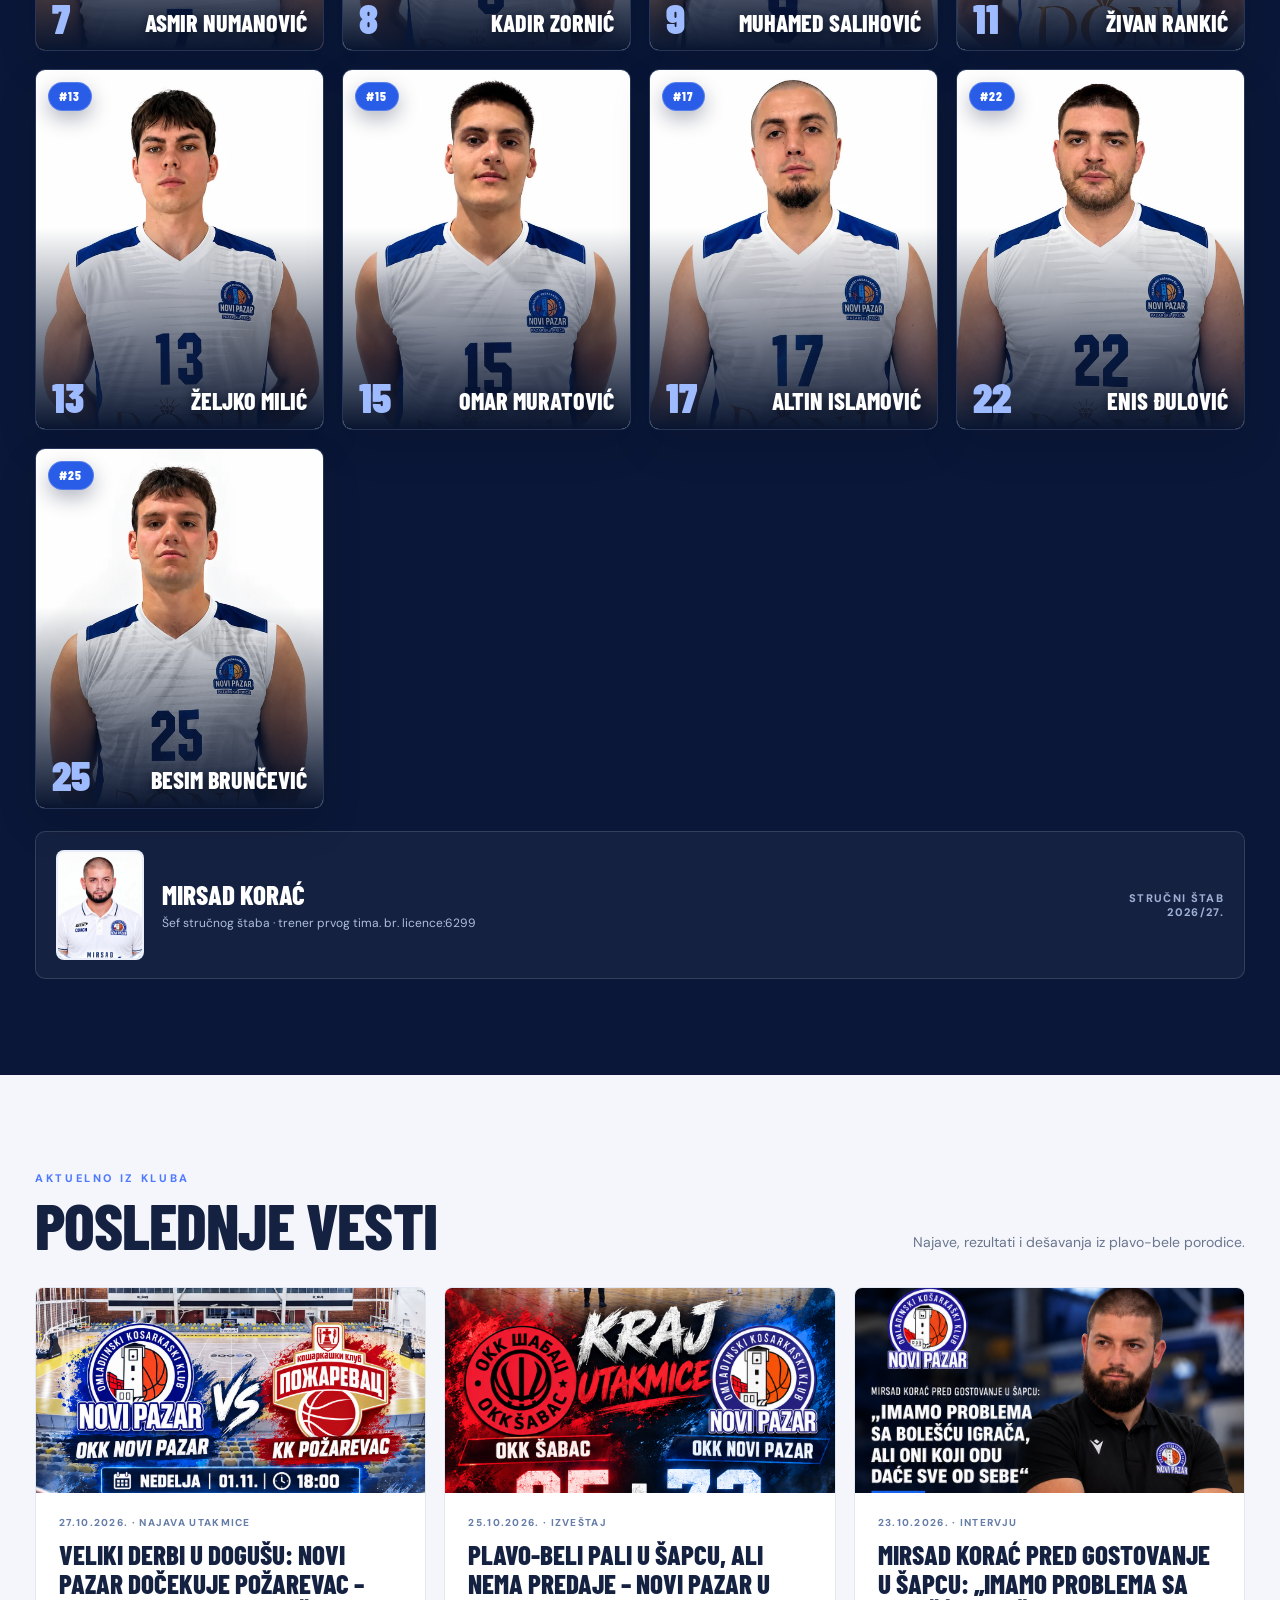
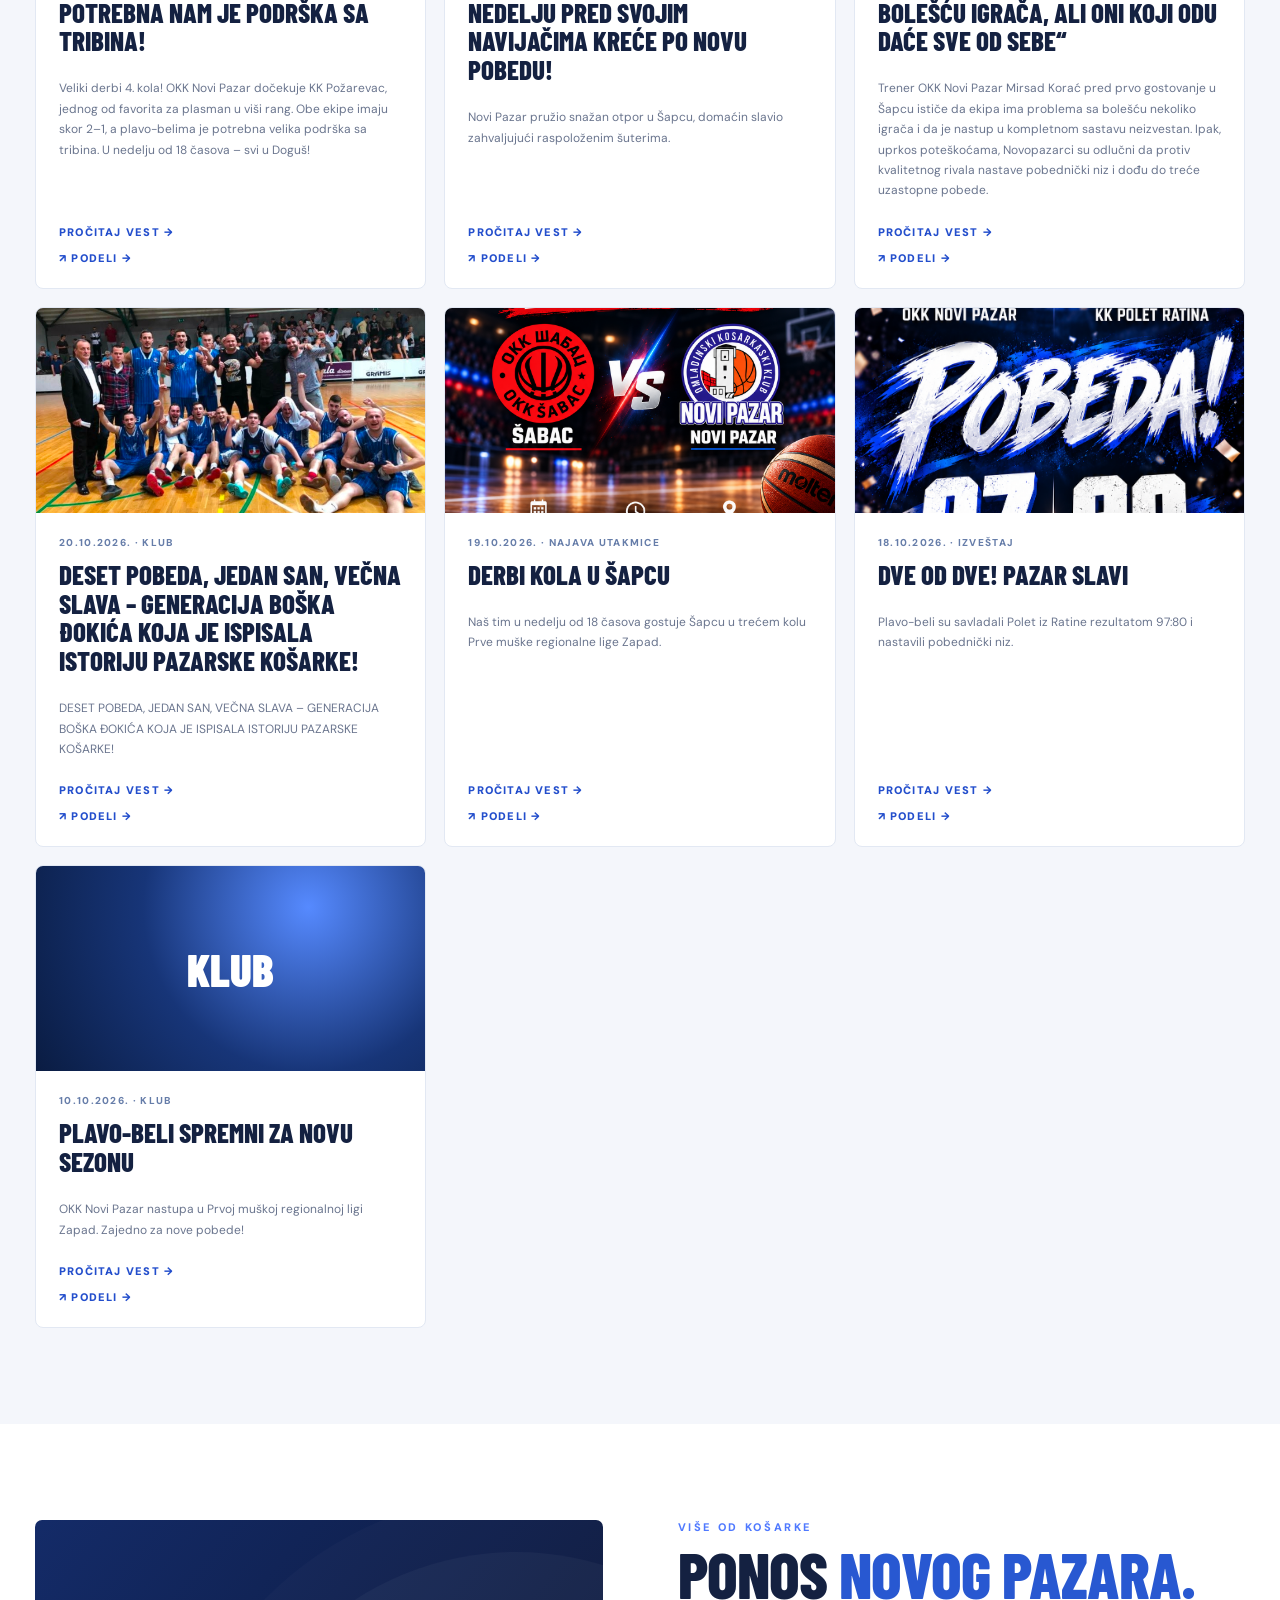
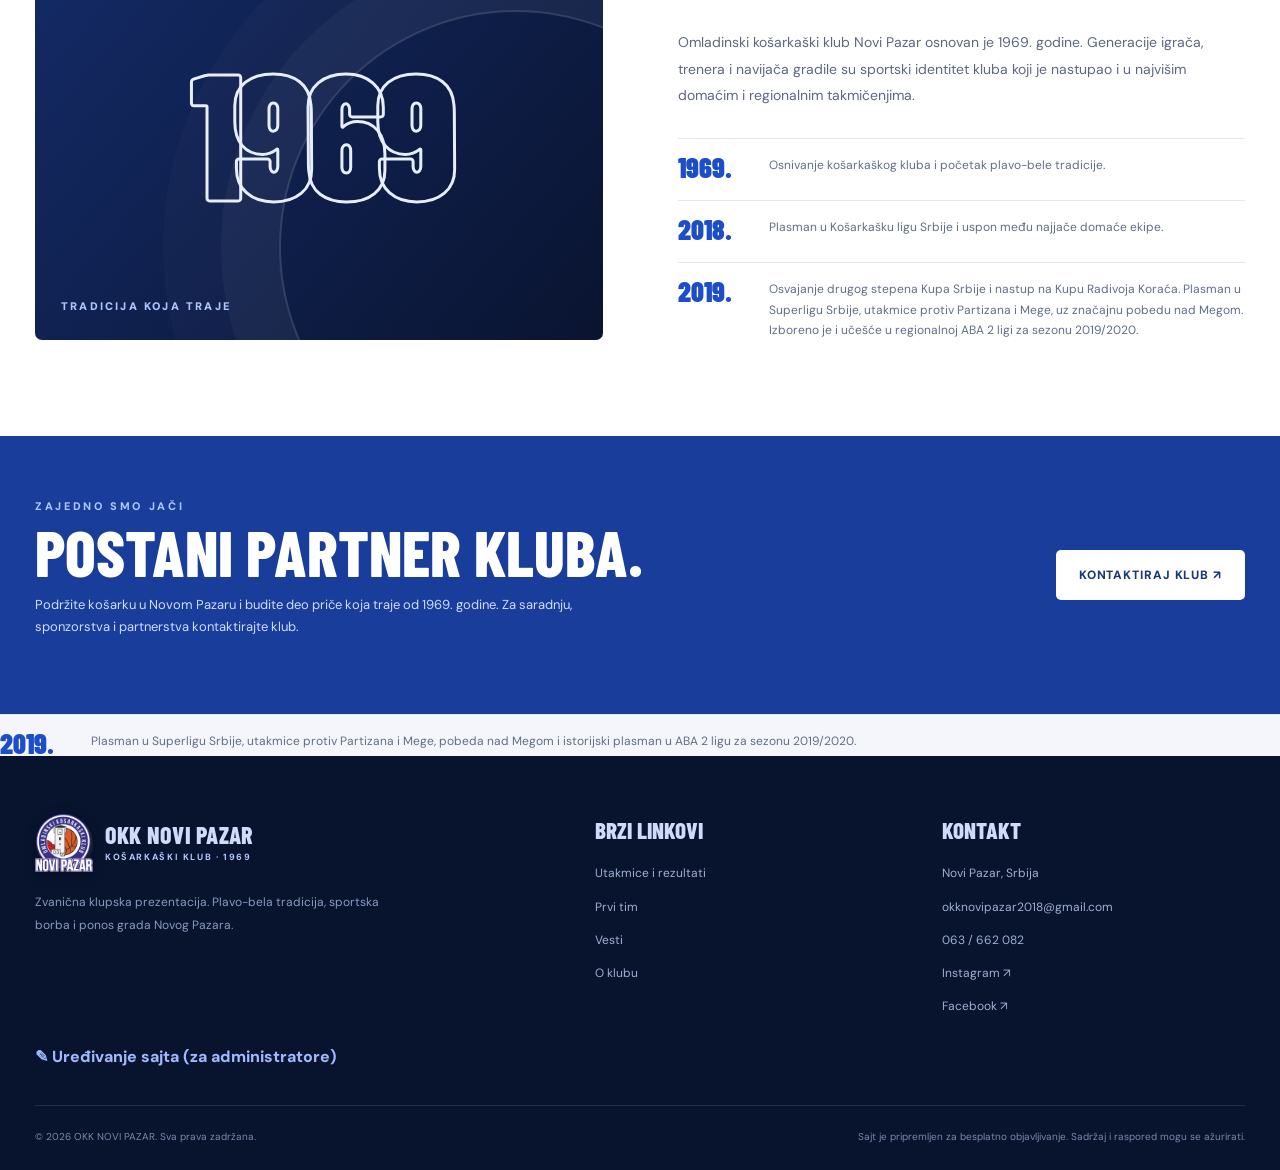
==== commit 7d4d6ee6: "Update index.html" ====
--- a/index.html
+++ b/index.html
@@ -62,11 +62,11 @@
         <div class="brand-badge"><div class="crest-fallback" aria-hidden="true"><svg viewBox="0 0 44 44"><circle cx="22" cy="22" r="19" fill="#e97229" stroke="#fff" stroke-width="2"/><path d="M4 22h36M22 3c-11 10-11 28 0 38M22 3c11 10 11 28 0 38M8 8c6 11 22 17 28 28" fill="none" stroke="#142443" stroke-width="2"/></svg></div><img class="club-logo" src="assets/logo.png" alt="Grb OKK Novi Pazar" loading="eager" onerror="this.style.display='none'"></div>
         <div class="brand-name">OKK NOVI PAZAR<span>KOŠARKAŠKI KLUB · 1969</span></div>
       </a>
-      <nav class="desktop-nav" aria-label="Glavna navigacija"><a href="#pocetna">Početna</a><a href="#utakmice">Utakmice</a><a href="tabela.html">Tabela</a><a href="rezultati.html?v=20261029">Rezultati</a><a href="#ekipa">Ekipa</a><a href="#vesti">Vesti</a><a href="#o-klubu">O klubu</a><a href="#kontakt">Kontakt</a></nav>
+      <nav class="desktop-nav" aria-label="Glavna navigacija"><a href="#pocetna">Početna</a><a href="#utakmice">Utakmice</a><a href="tabela.html">Tabela</a><a href="rezultati.html?v=20261029">Rezultati</a><a href="uzivo.html?v=1">UŽIVO</a><a href="#ekipa">Ekipa</a><a href="#vesti">Vesti</a><a href="#o-klubu">O klubu</a><a href="#kontakt">Kontakt</a></nav>
       <div class="top-social" aria-label="Društvene mreže kluba"><a class="nav-cta" href="https://www.instagram.com/okknovipazar_official/" target="_blank" rel="noopener noreferrer" aria-label="OKK Novi Pazar na Instagramu">Instagram ↗</a><a class="nav-cta facebook" href="https://www.facebook.com/novipazar.okk" target="_blank" rel="noopener noreferrer" aria-label="OKK Novi Pazar na Facebooku">Facebook ↗</a></div>
       <button class="menu-toggle" type="button" aria-label="Otvori meni" aria-expanded="false" aria-controls="mobile-nav"><svg class="svg-icon" viewBox="0 0 24 24"><path d="M4 7h16M4 12h16M4 17h16"/></svg></button>
     </div>
-    <nav class="mobile-nav" id="mobile-nav" aria-label="Navigacija za telefone"><a href="#pocetna">Početna</a><a href="#utakmice">Utakmice</a><a href="tabela.html">Tabela</a><a href="rez<a href="rezultati.html?v=20261029">Rezultati</a>ultati.html">Rezultati</a><a href="#ekipa">Ekipa</a><a href="#vesti">Vesti</a><a href="#o-klubu">O klubu</a><a href="#kontakt">Kontakt</a><a class="social-nav" href="https://www.instagram.com/okknovipazar_official/" target="_blank" rel="noopener noreferrer">Instagram ↗</a><a class="social-nav" href="https://www.facebook.com/novipazar.okk" target="_blank" rel="noopener noreferrer">Facebook ↗</a></nav>
+    <nav class="mobile-nav" id="mobile-nav" aria-label="Navigacija za telefone"><a href="#pocetna">Početna</a><a href="#utakmice">Utakmice</a><a href="tabela.html">Tabela</a><a href="rez<a href="rezultati.html?v=20261029">Rezultati</a><a href="uzivo.html?v=1">UŽIVO</a>ultati.html">Rezultati</a><a href="#ekipa">Ekipa</a><a href="#vesti">Vesti</a><a href="#o-klubu">O klubu</a><a href="#kontakt">Kontakt</a><a class="social-nav" href="https://www.instagram.com/okknovipazar_official/" target="_blank" rel="noopener noreferrer">Instagram ↗</a><a class="social-nav" href="https://www.facebook.com/novipazar.okk" target="_blank" rel="noopener noreferrer">Facebook ↗</a></nav>
   </header>
   <main>
     <section class="hero" id="pocetna" aria-labelledby="hero-title">
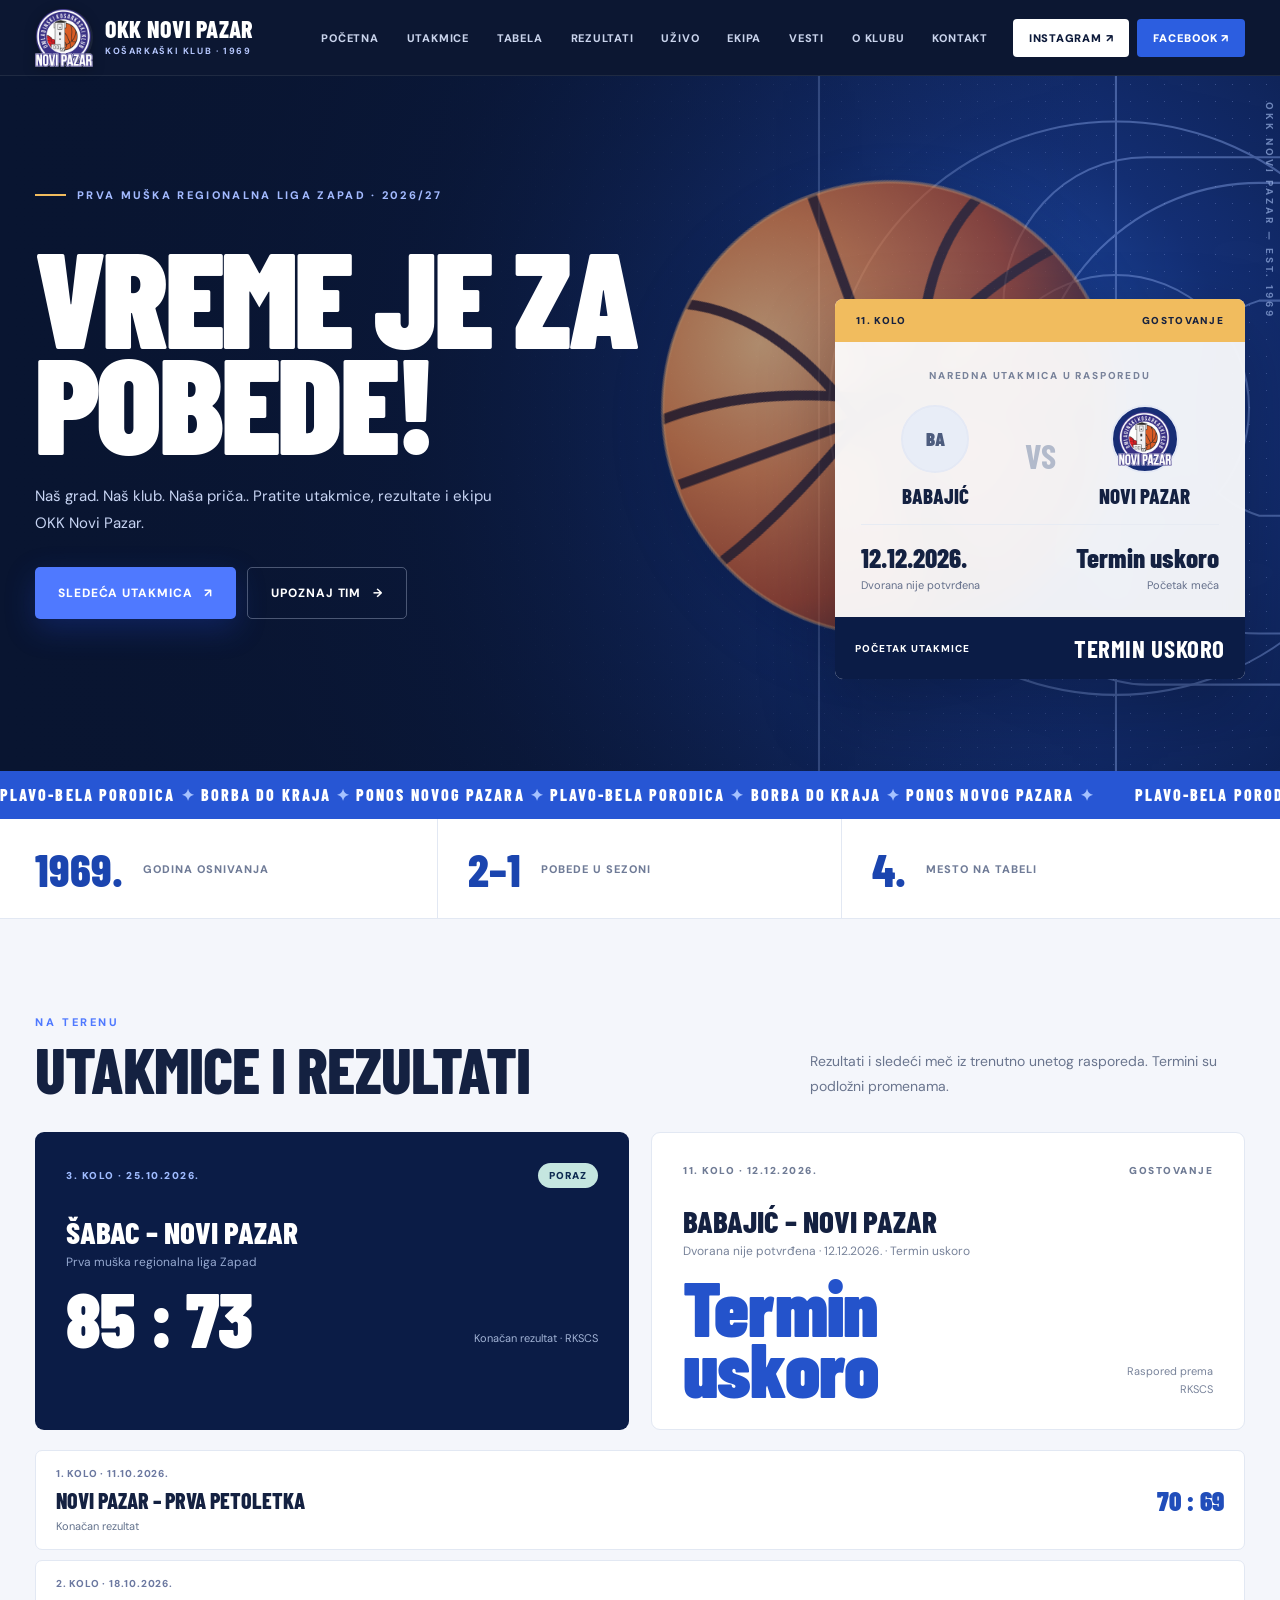
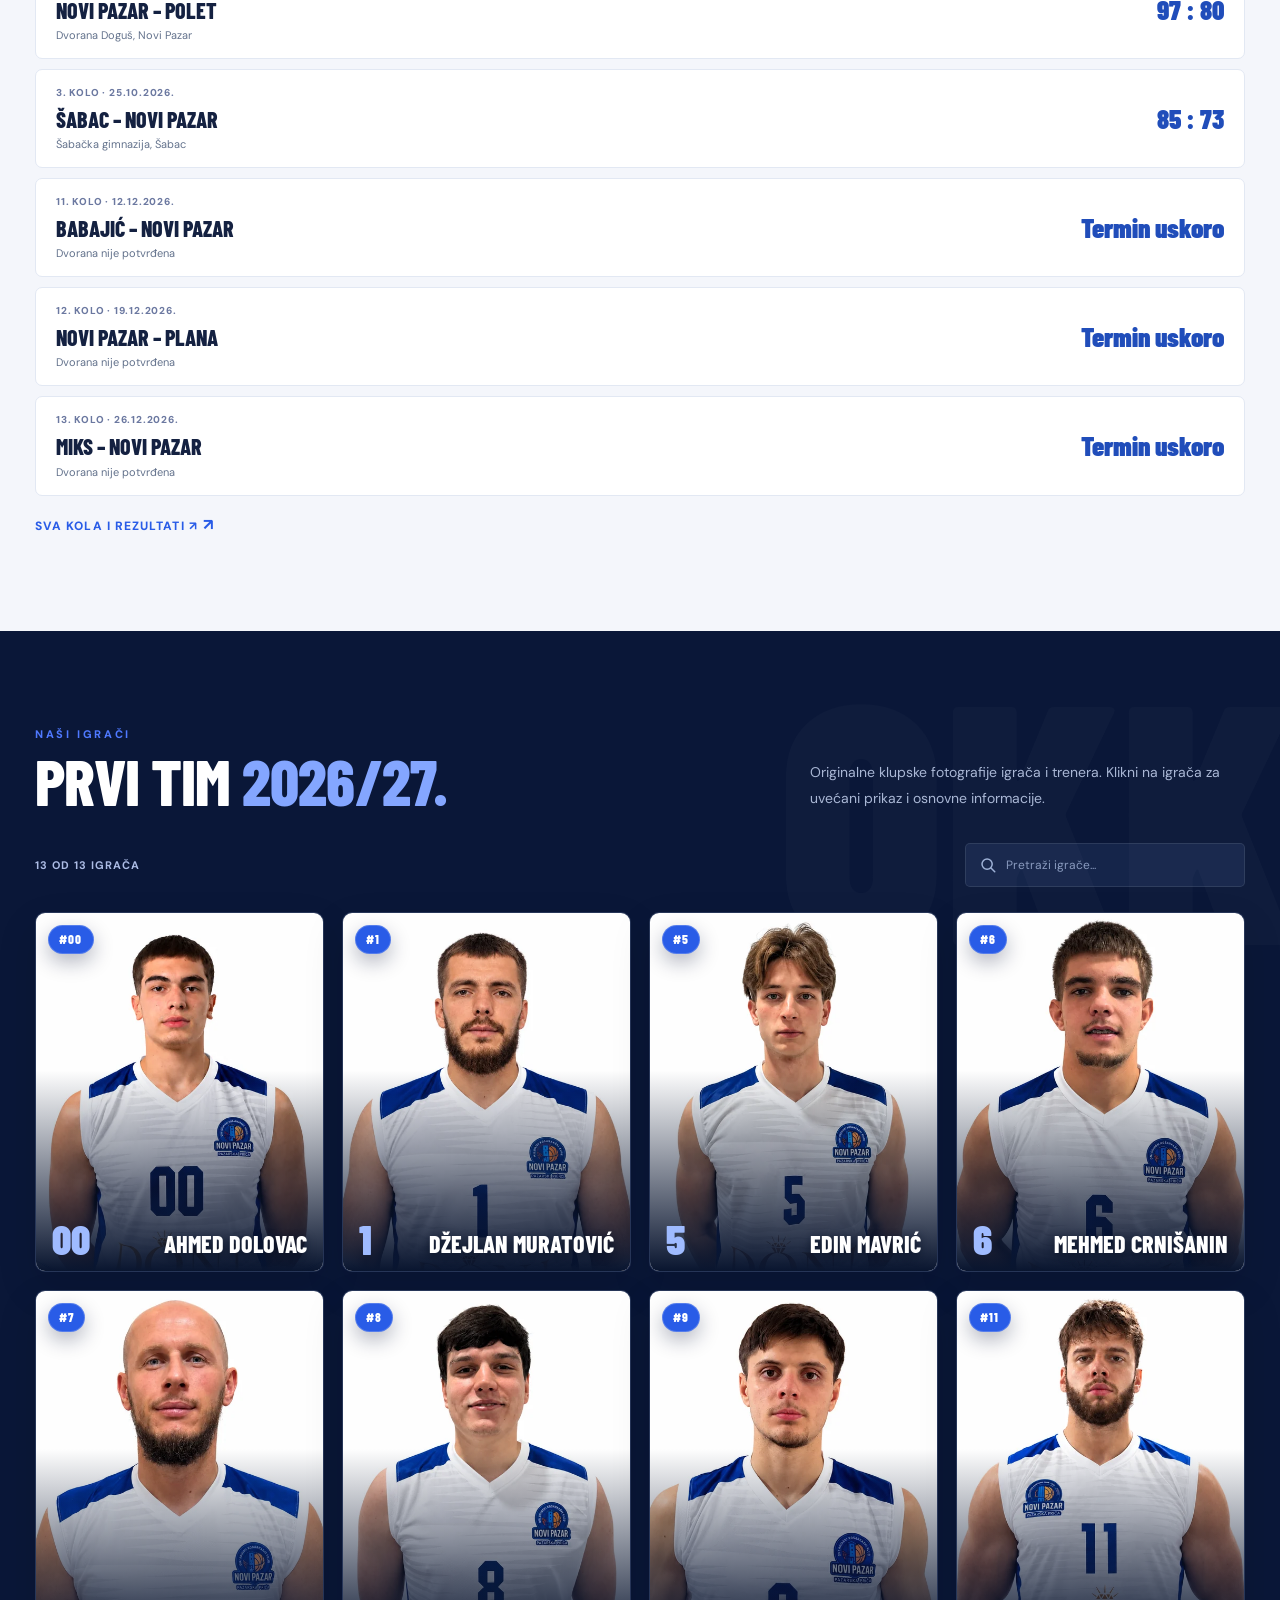
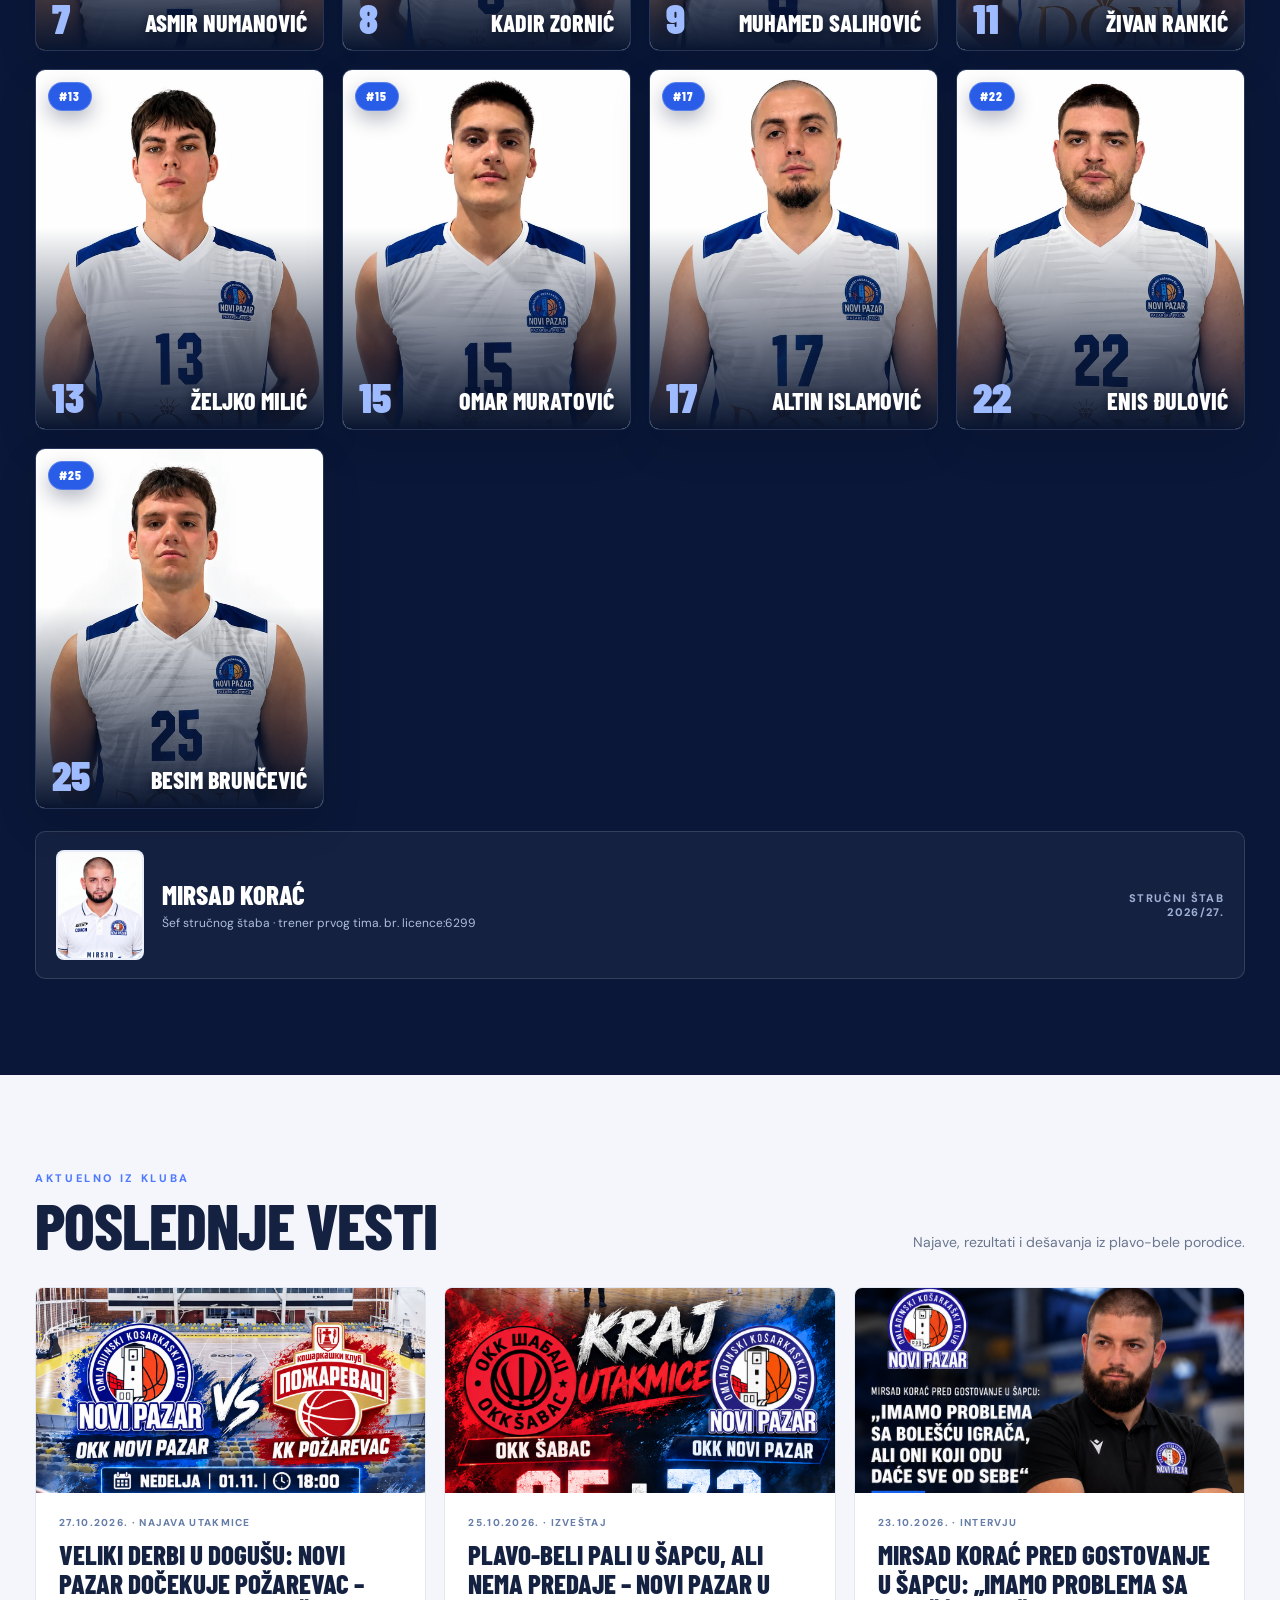
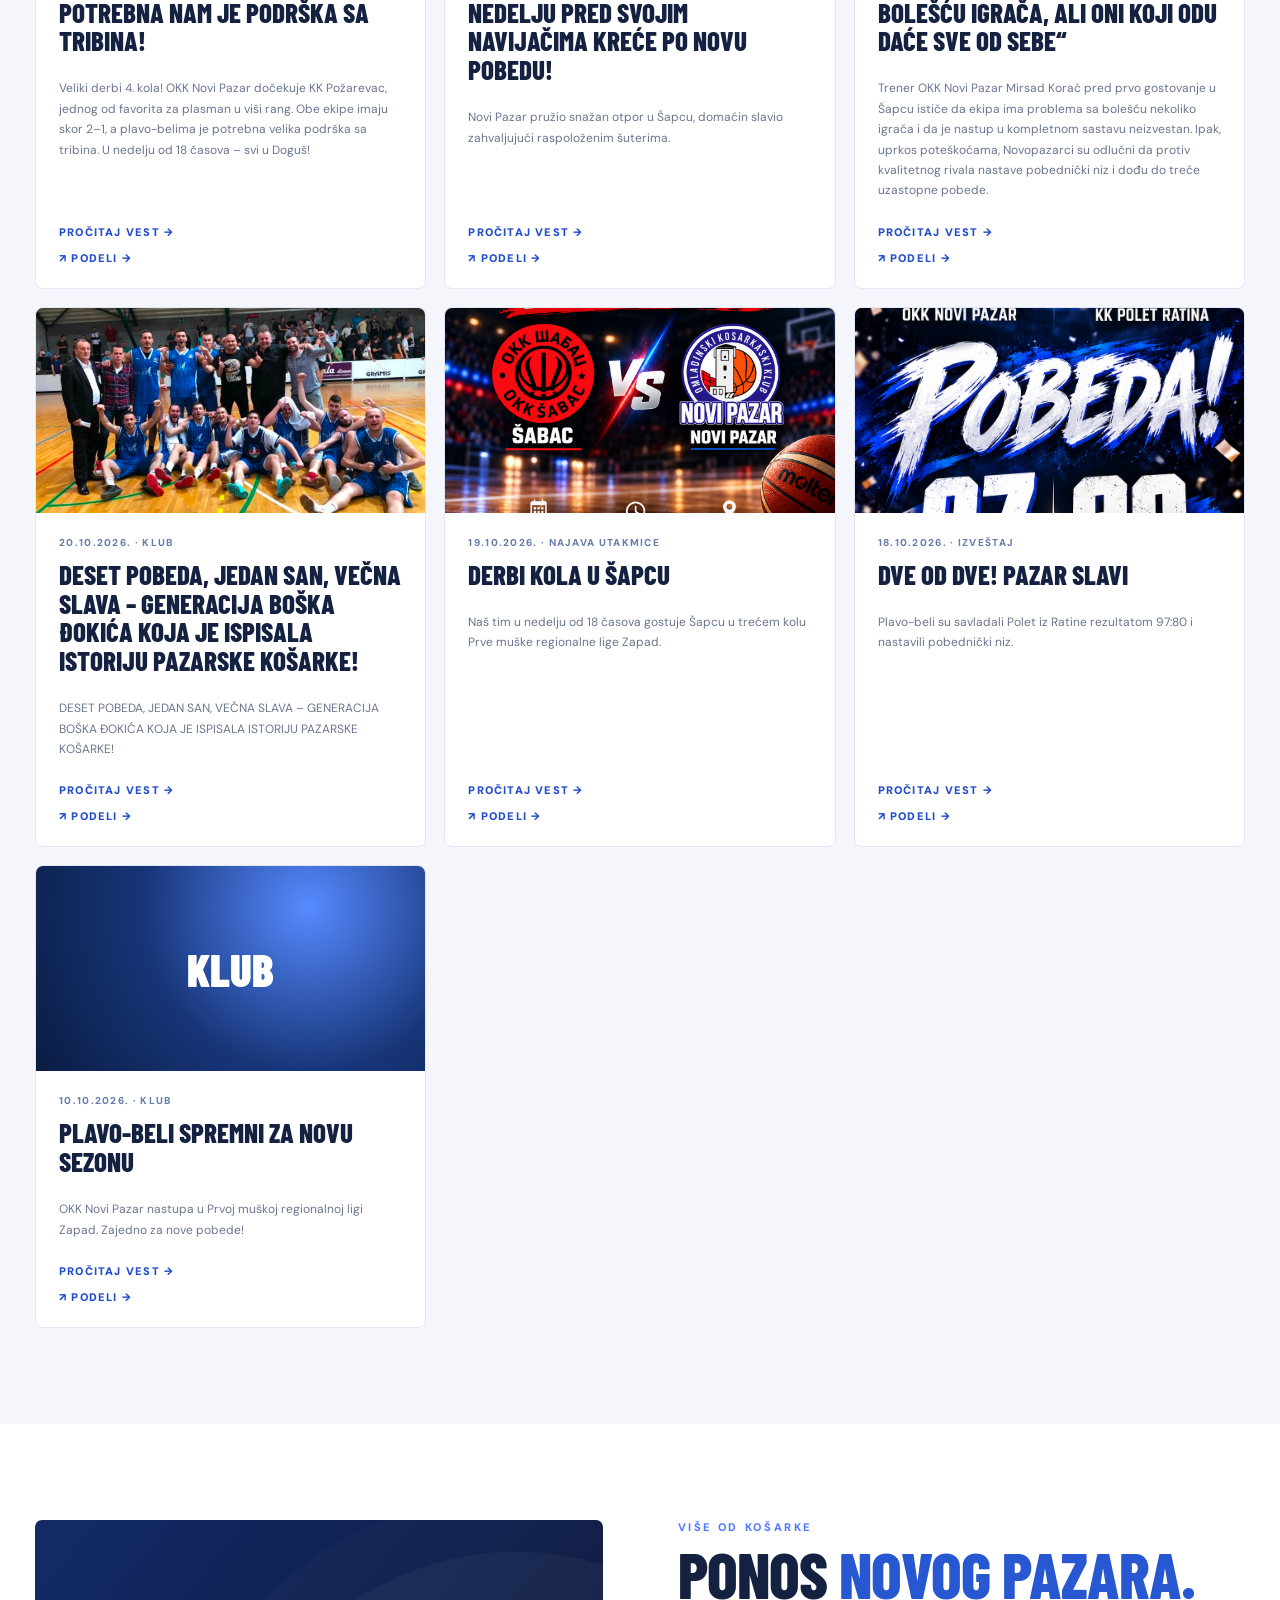
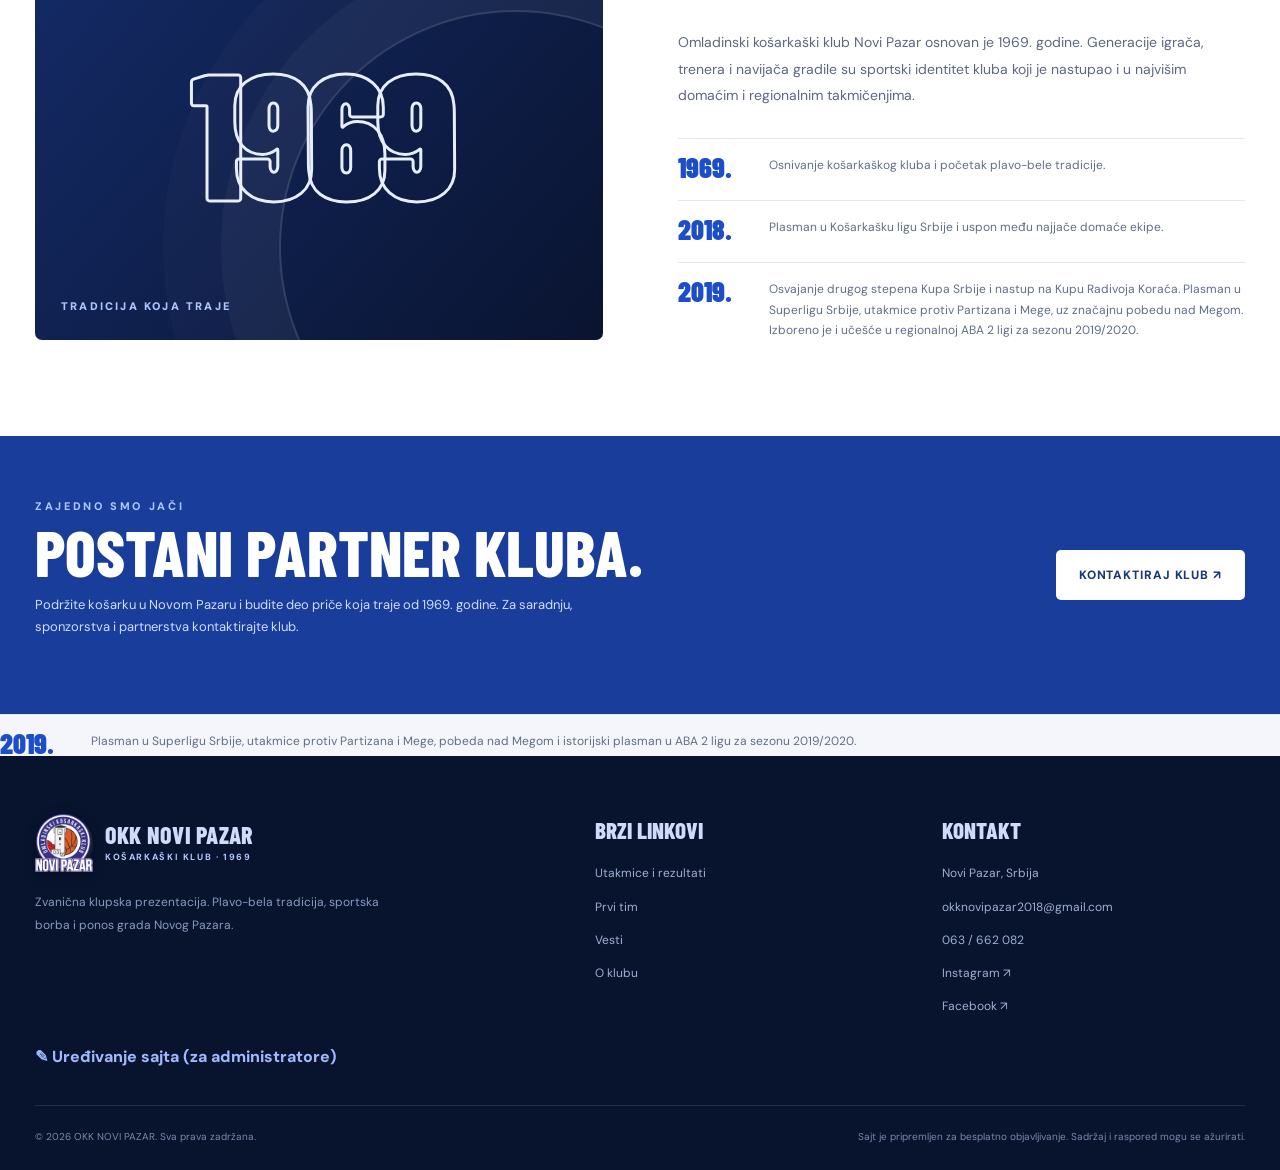
==== commit bfcbc890: "Update index.html" ====
--- a/index.html
+++ b/index.html
@@ -66,7 +66,9 @@
       <div class="top-social" aria-label="Društvene mreže kluba"><a class="nav-cta" href="https://www.instagram.com/okknovipazar_official/" target="_blank" rel="noopener noreferrer" aria-label="OKK Novi Pazar na Instagramu">Instagram ↗</a><a class="nav-cta facebook" href="https://www.facebook.com/novipazar.okk" target="_blank" rel="noopener noreferrer" aria-label="OKK Novi Pazar na Facebooku">Facebook ↗</a></div>
       <button class="menu-toggle" type="button" aria-label="Otvori meni" aria-expanded="false" aria-controls="mobile-nav"><svg class="svg-icon" viewBox="0 0 24 24"><path d="M4 7h16M4 12h16M4 17h16"/></svg></button>
     </div>
-    <nav class="mobile-nav" id="mobile-nav" aria-label="Navigacija za telefone"><a href="#pocetna">Početna</a><a href="#utakmice">Utakmice</a><a href="tabela.html">Tabela</a><a href="rez<a href="rezultati.html?v=20261029">Rezultati</a><a href="uzivo.html?v=1">UŽIVO</a>ultati.html">Rezultati</a><a href="#ekipa">Ekipa</a><a href="#vesti">Vesti</a><a href="#o-klubu">O klubu</a><a href="#kontakt">Kontakt</a><a class="social-nav" href="https://www.instagram.com/okknovipazar_official/" target="_blank" rel="noopener noreferrer">Instagram ↗</a><a class="social-nav" href="https://www.facebook.com/novipazar.okk" target="_blank" rel="noopener noreferrer">Facebook ↗</a></nav>
+    <nav class="mobile-nav" id="mobile-nav" aria-label="Navigacija za telefone"><a href="#pocetna">Početna</a><a href="#utakmice">Utakmice</a><a href="tabela.html">Tabela</a>
+<a href="rezultati.html?v=20261029">Rezultati</a><a href="uzivo.html?v=1">UŽIVO</a>
+<a href="#ekipa">Ekipa</a><a href="#vesti">Vesti</a><a href="#o-klubu">O klubu</a><a href="#kontakt">Kontakt</a><a class="social-nav" href="https://www.instagram.com/okknovipazar_official/" target="_blank" rel="noopener noreferrer">Instagram ↗</a><a class="social-nav" href="https://www.facebook.com/novipazar.okk" target="_blank" rel="noopener noreferrer">Facebook ↗</a></nav>
   </header>
   <main>
     <section class="hero" id="pocetna" aria-labelledby="hero-title">
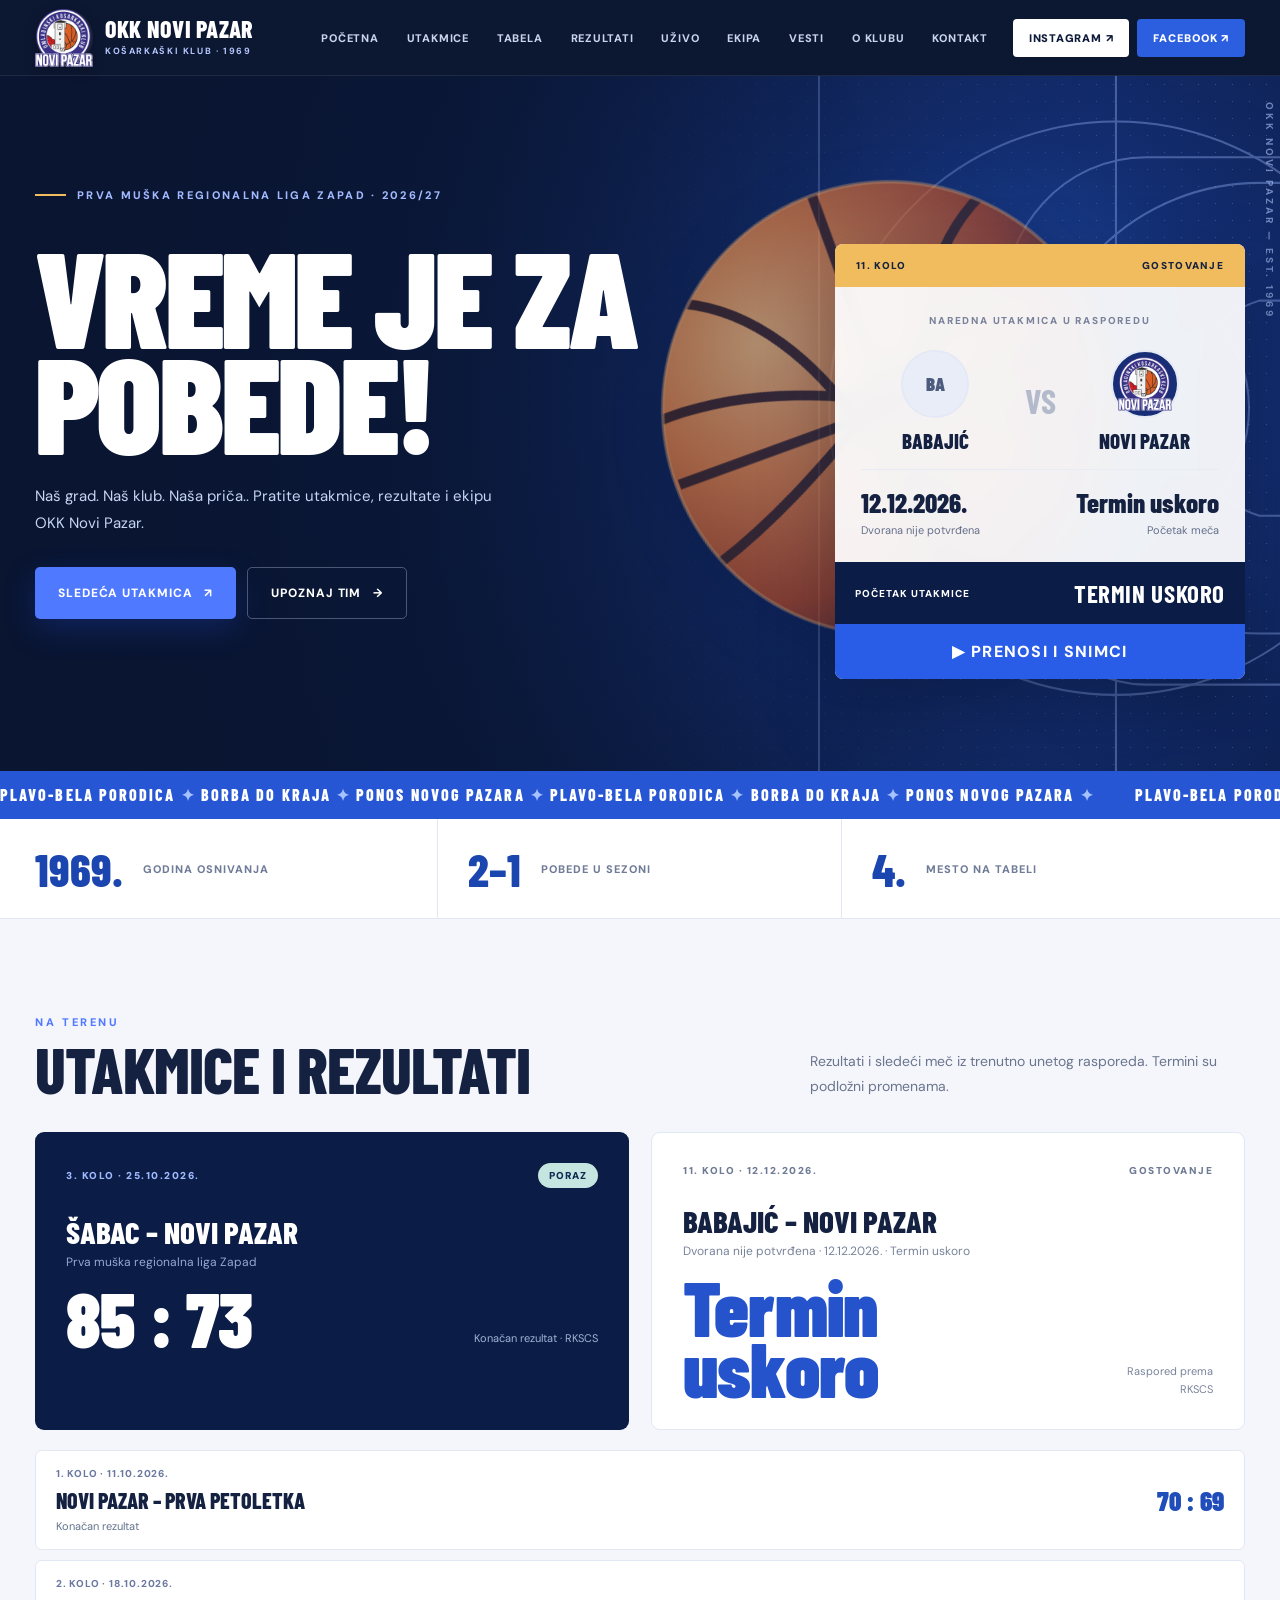
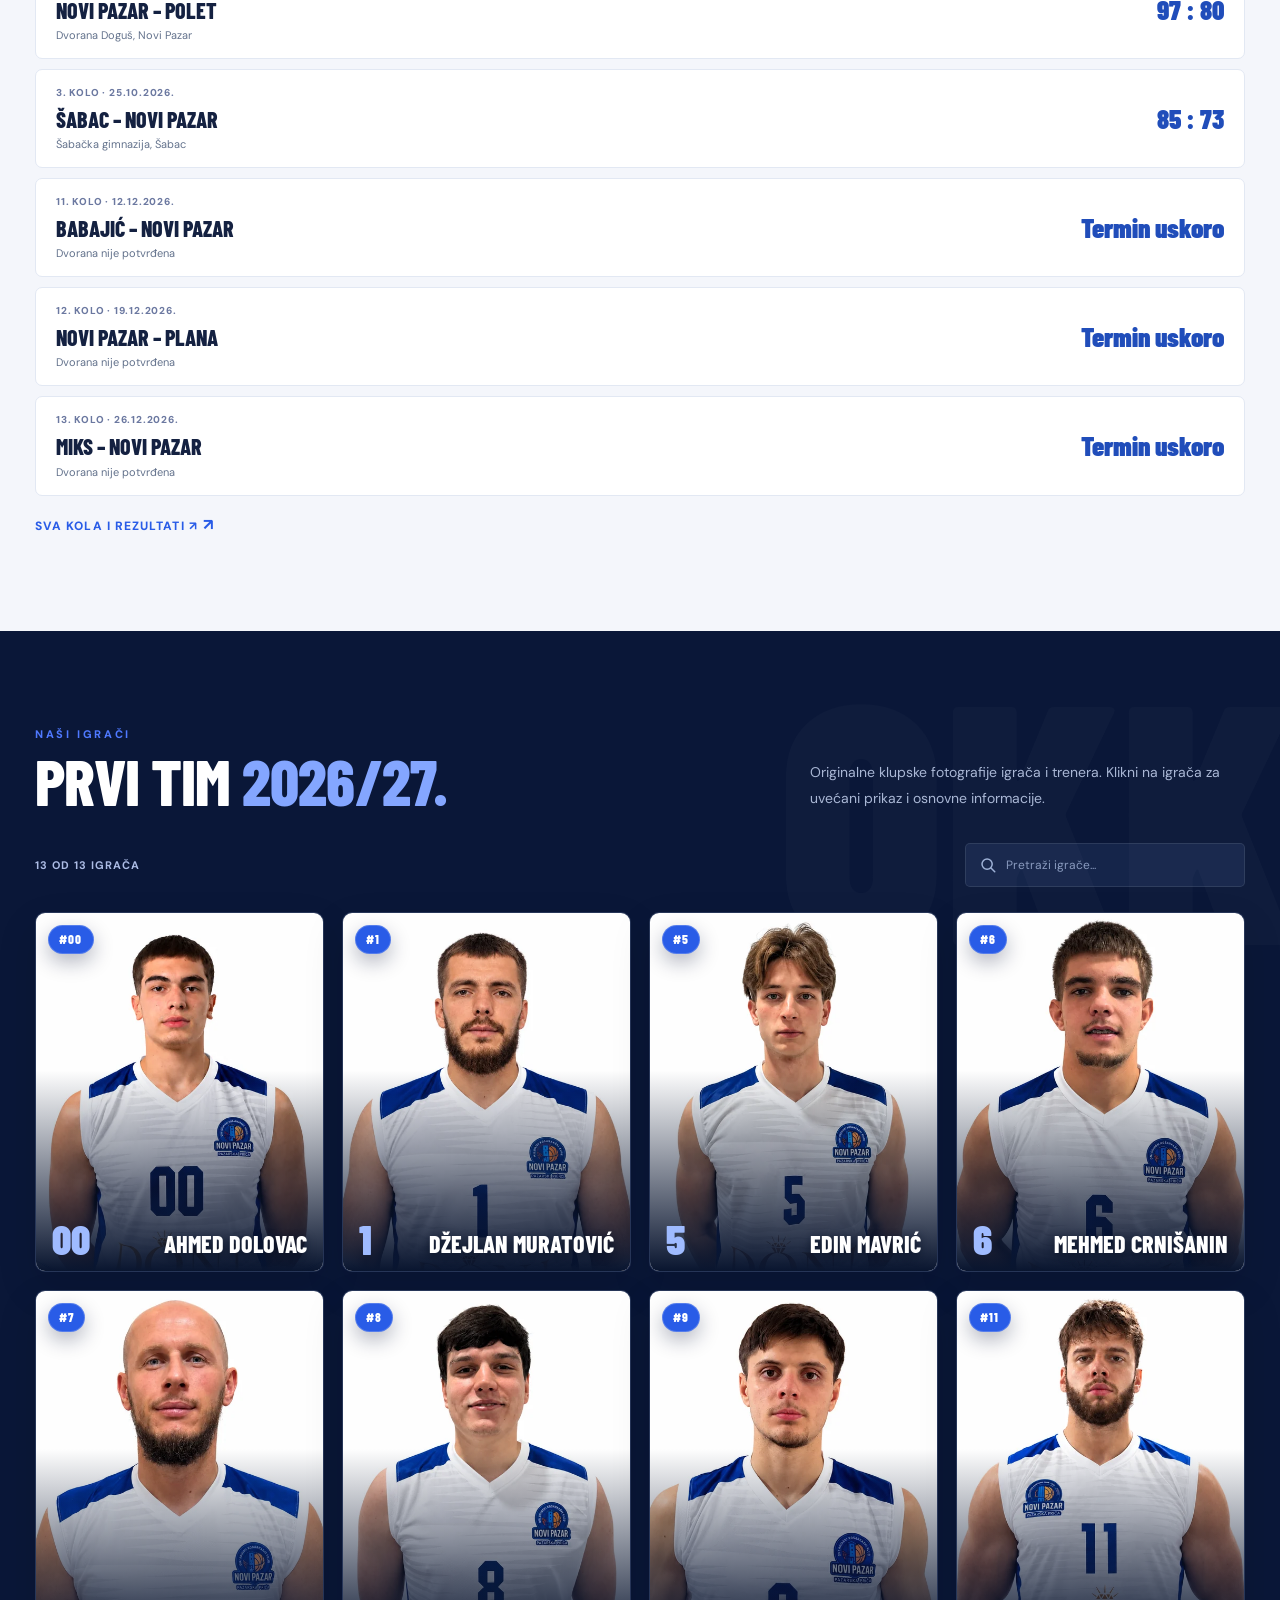
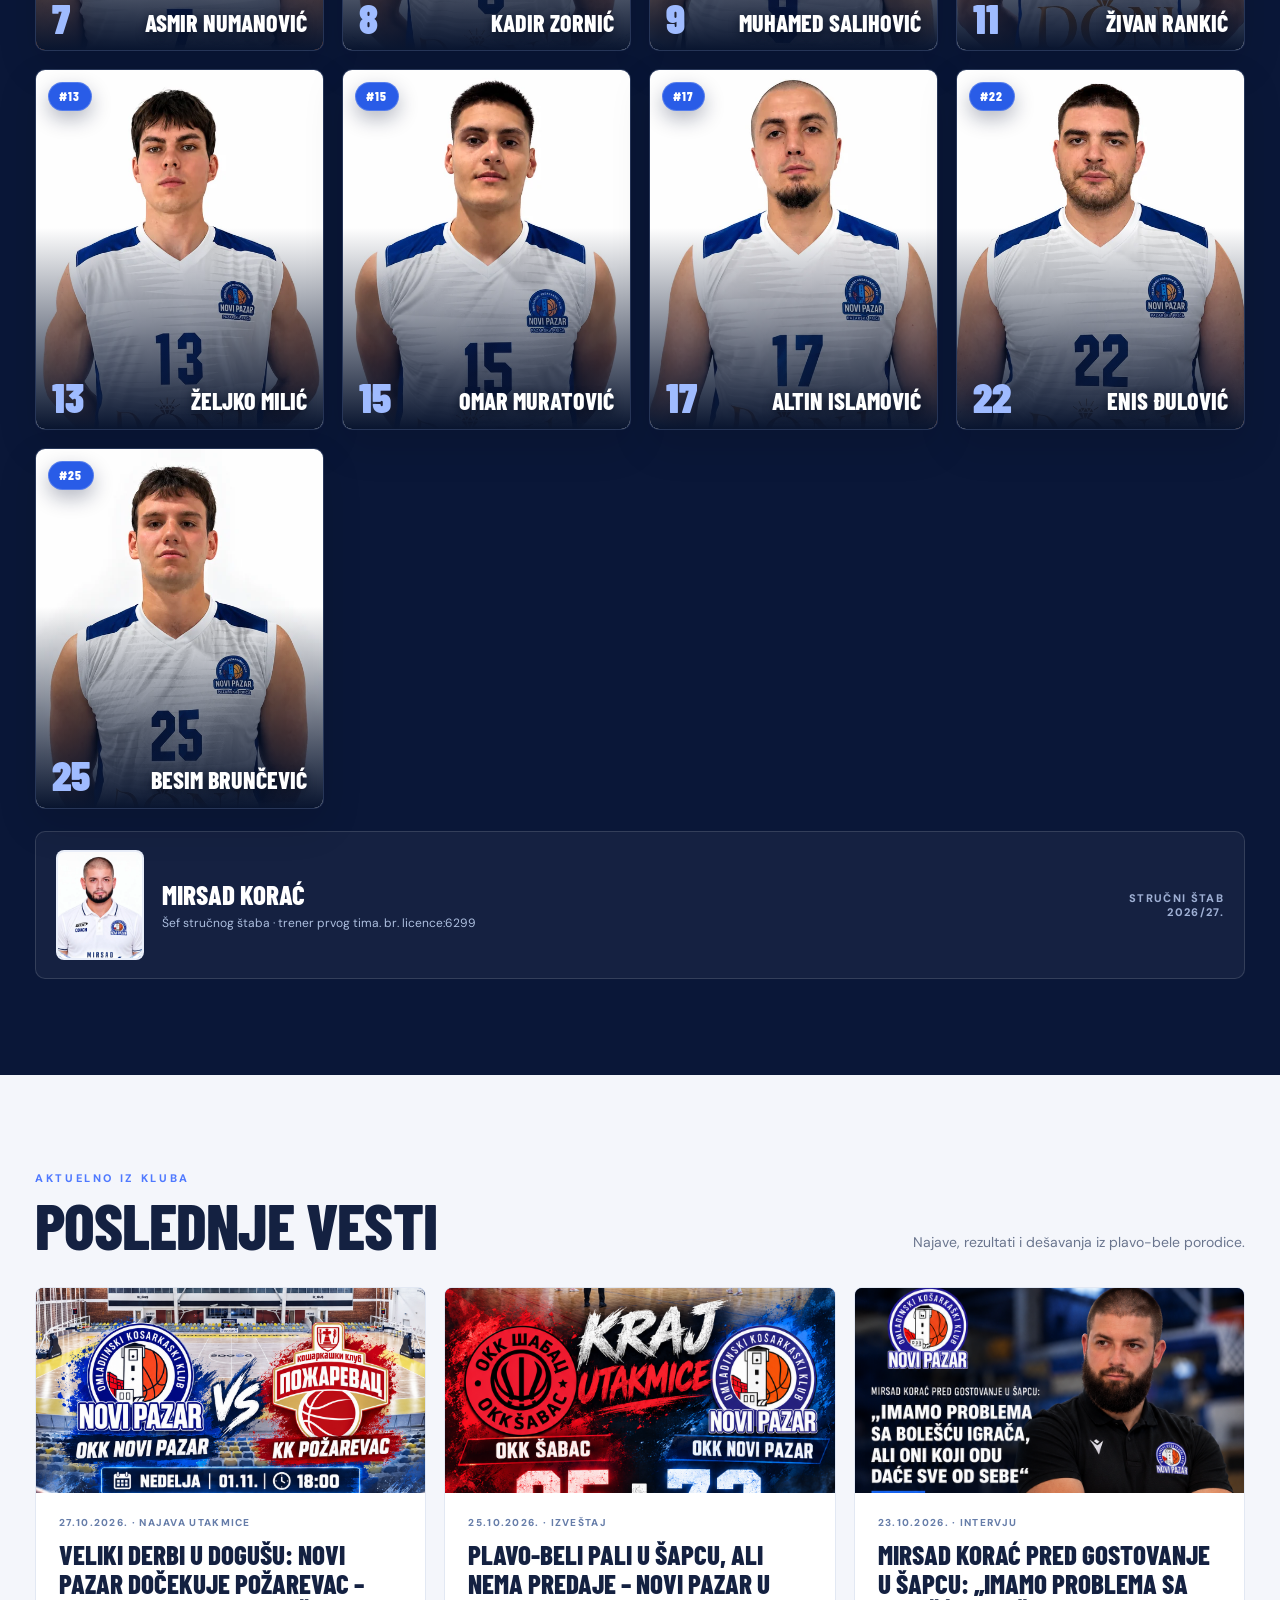
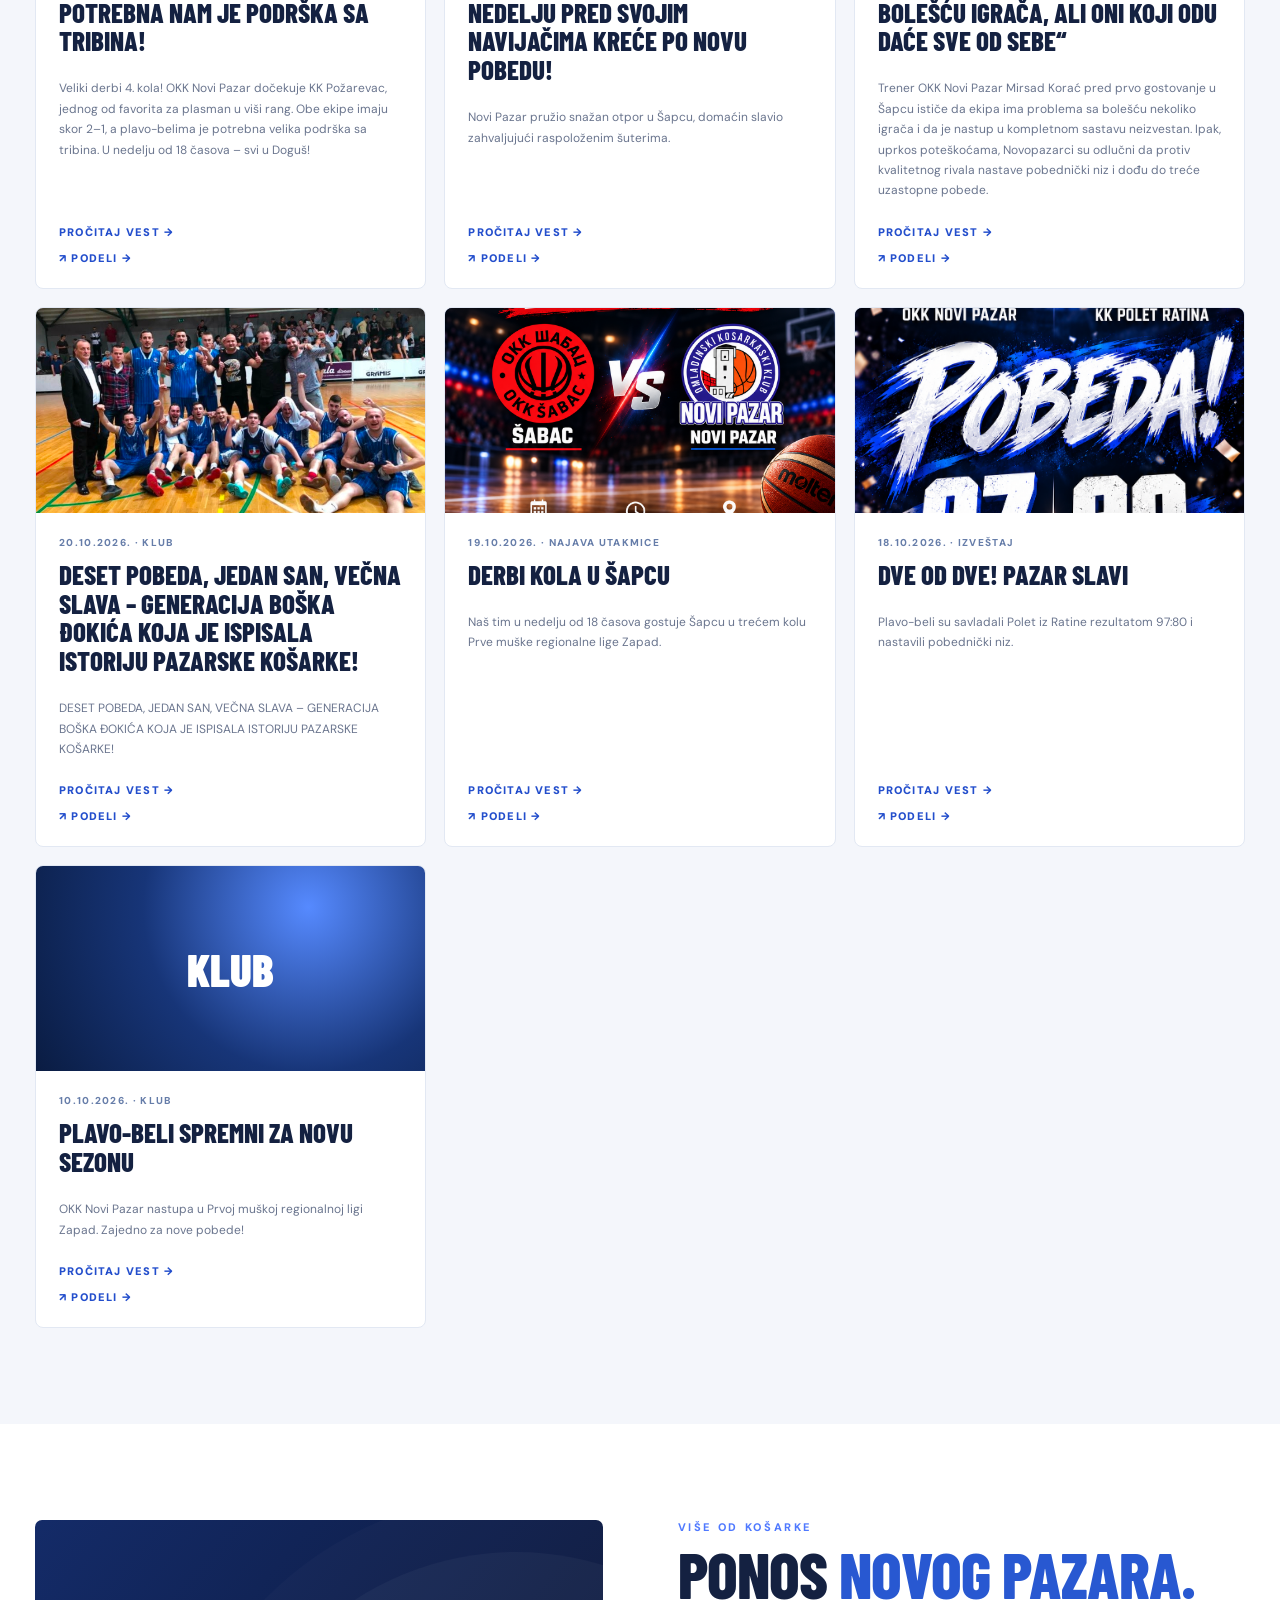
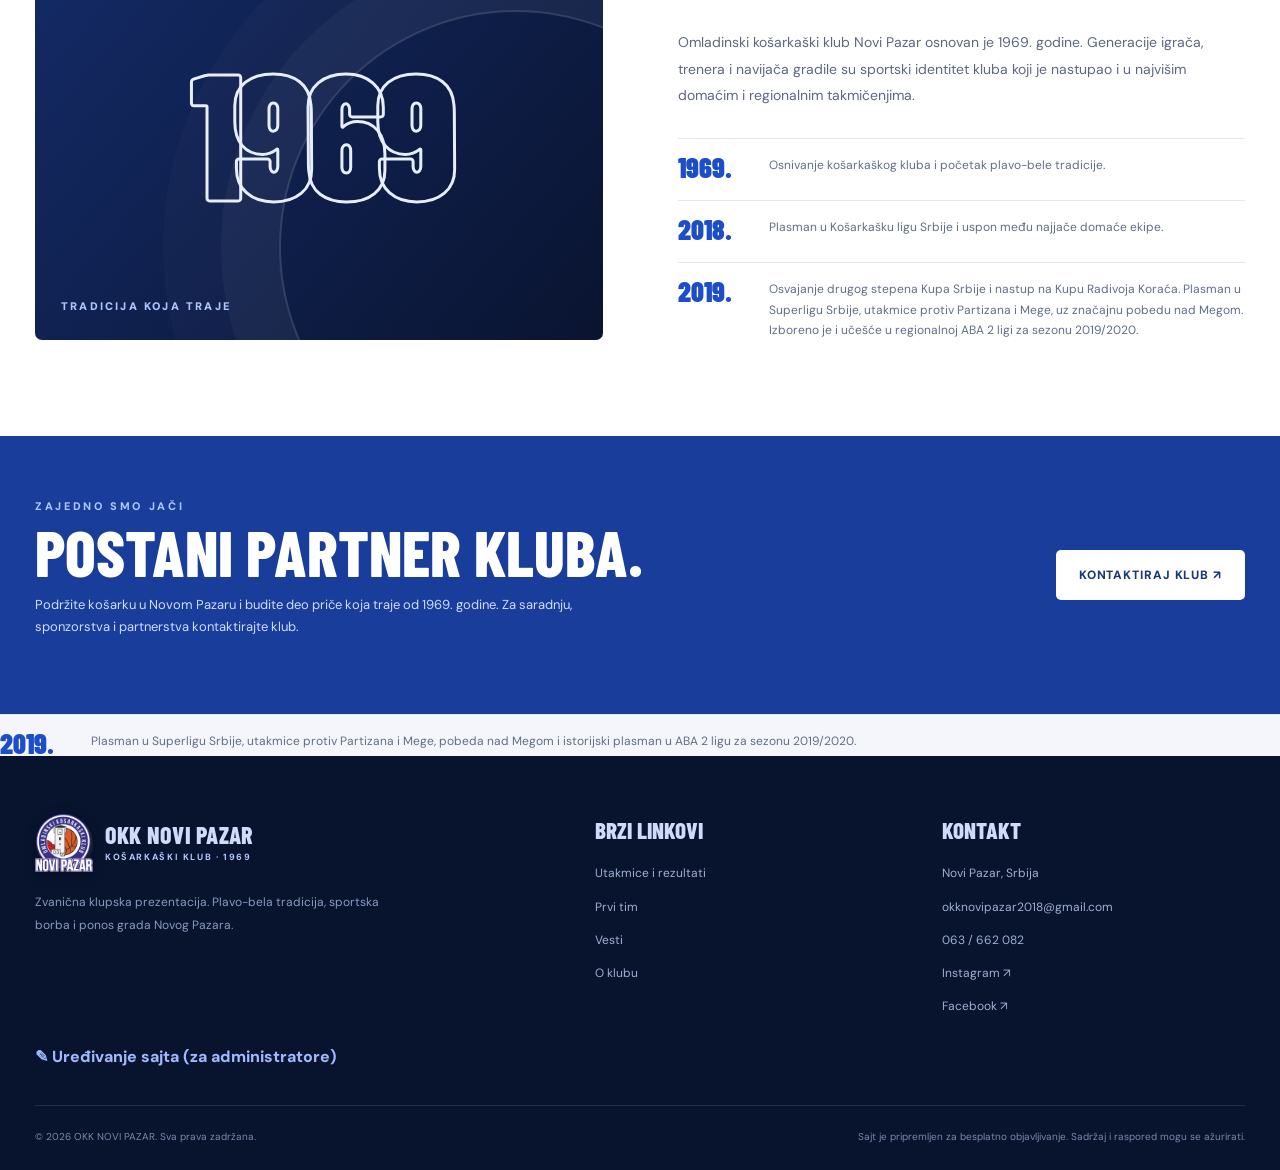
==== commit 34602f71: "Update index.html" ====
--- a/index.html
+++ b/index.html
@@ -92,5 +92,23 @@
   <dialog id="info-modal" aria-labelledby="modal-title"><div class="modal-content"><div class="modal-top"><span class="eyebrow" id="modal-category">OKK NOVI PAZAR</span><button class="modal-close" id="modal-close" aria-label="Zatvori prozor">×</button></div><h2 id="modal-title"></h2><div class="modal-image-wrap" id="modal-image-wrap"><img class="modal-image" id="modal-image" alt=""></div><p id="modal-body"></p></div></dialog>
   <script src="assets/site.js?v=4" defer></script>
   <script src="assets/auto-home.js?v=1" defer></script>
+  
+<script>
+document.addEventListener("DOMContentLoaded", () => {
+  const card = document.querySelector(".match-card");
+  if (!card) return;
+
+  const link = document.createElement("a");
+  link.href = "uzivo.html?v=2";
+  link.textContent = "▶ PRENOSI I SNIMCI";
+  link.style.cssText =
+    "display:block;padding:17px;background:#295ce7;" +
+    "color:white;text-align:center;text-decoration:none;" +
+    "font-weight:800;letter-spacing:.08em";
+
+  card.appendChild(link);
+});
+</script>
+
 </body>
 </html>
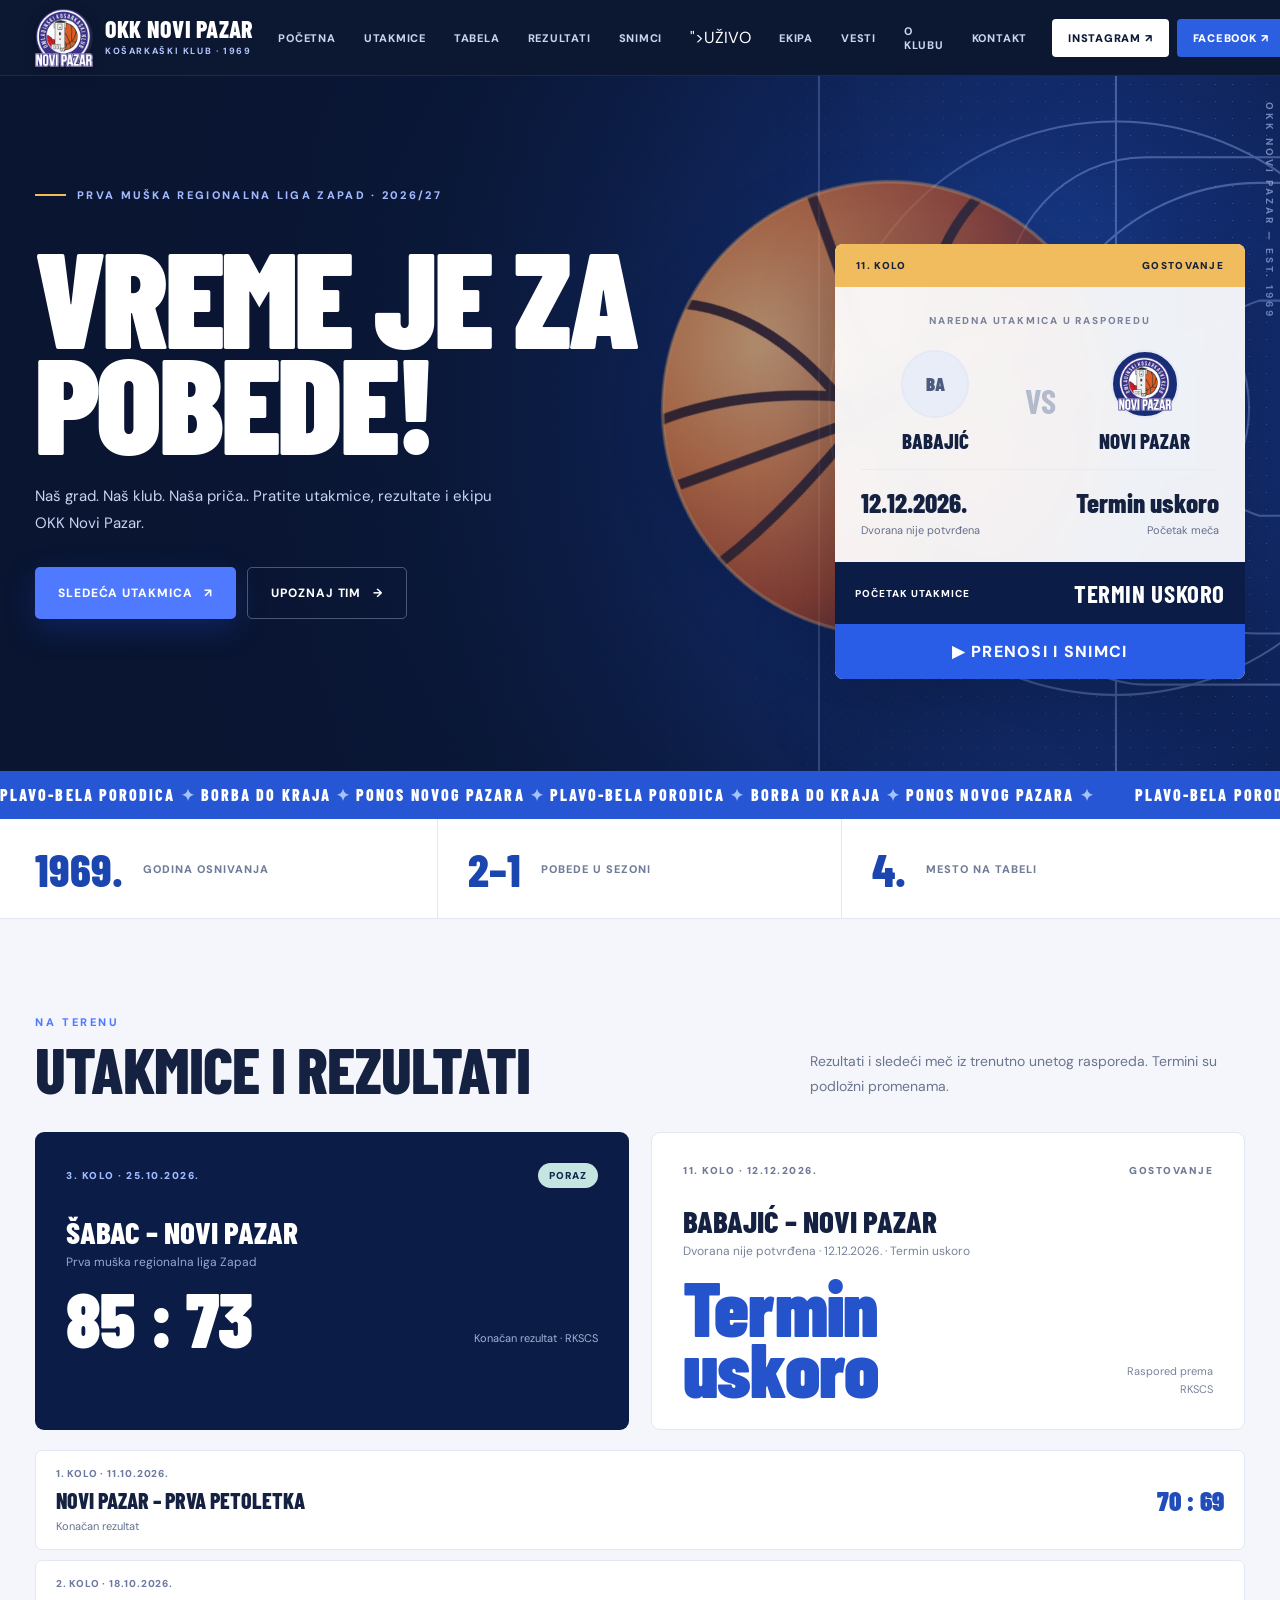
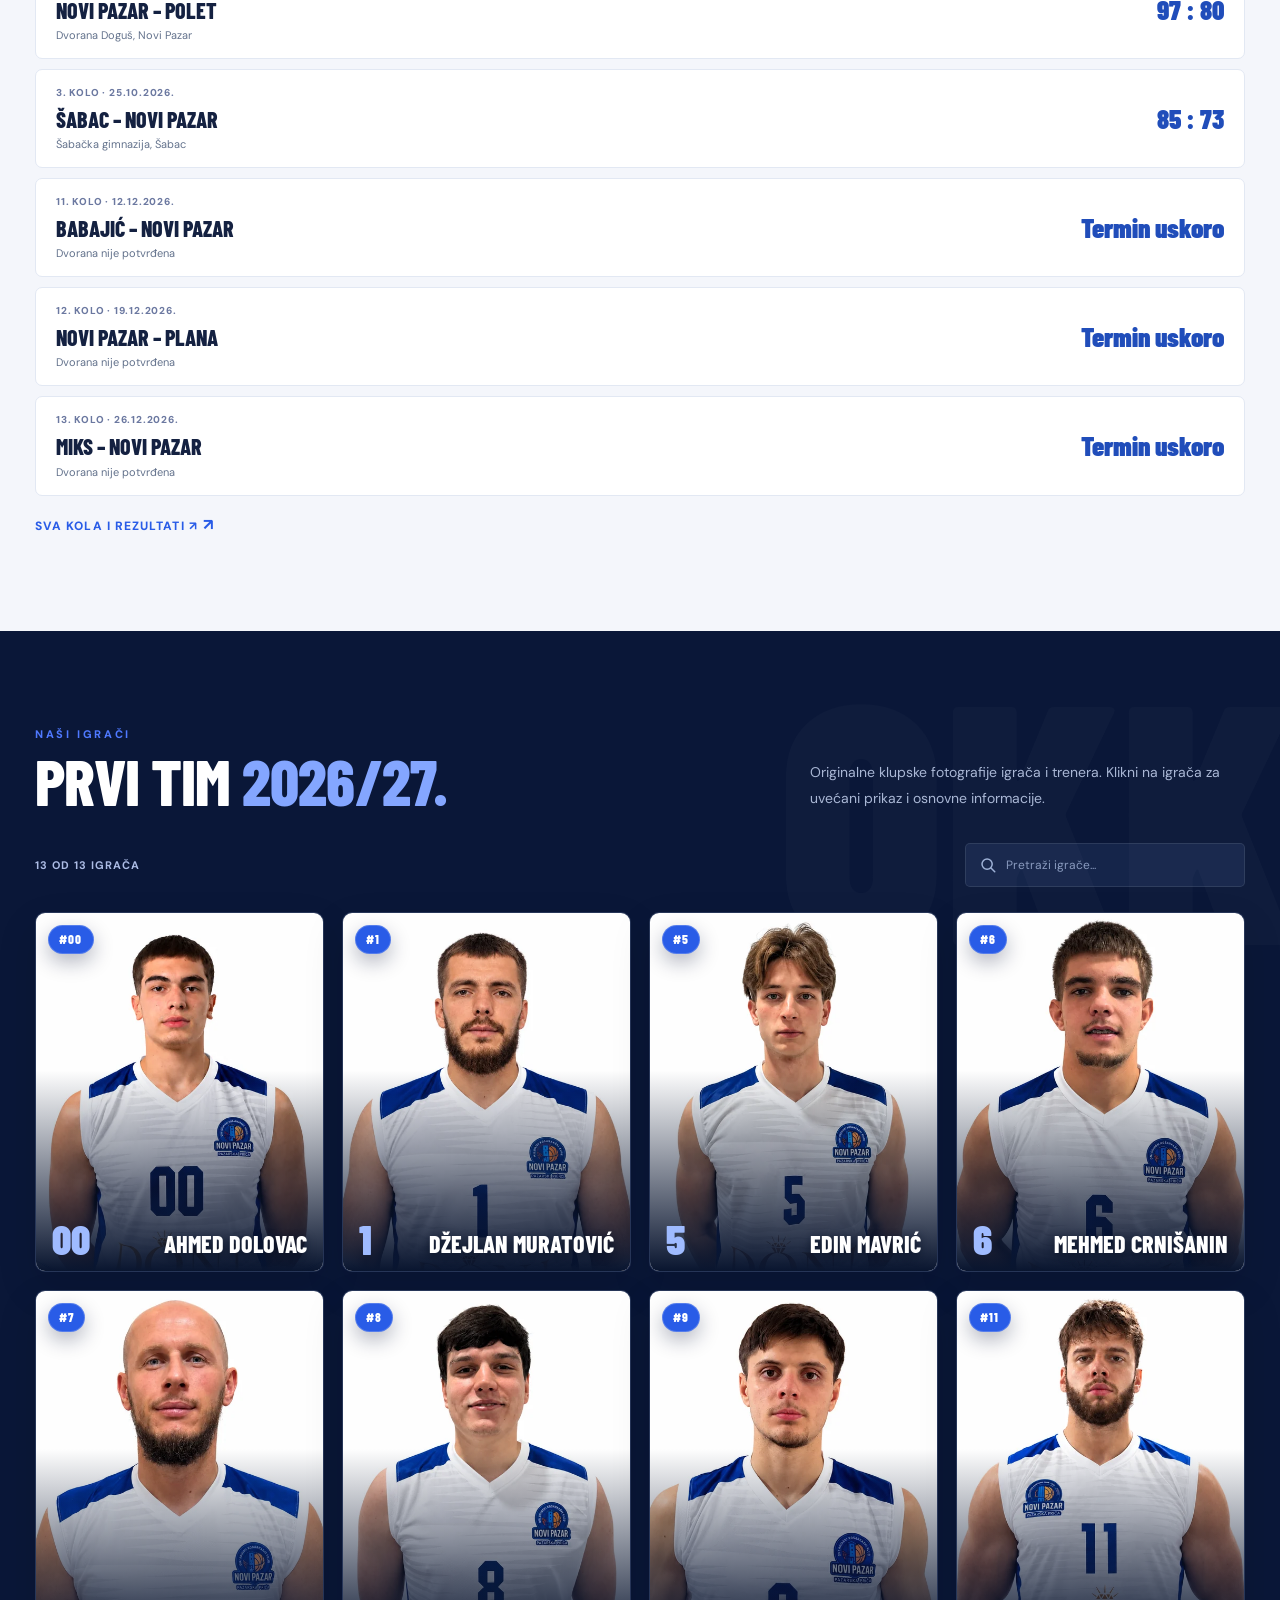
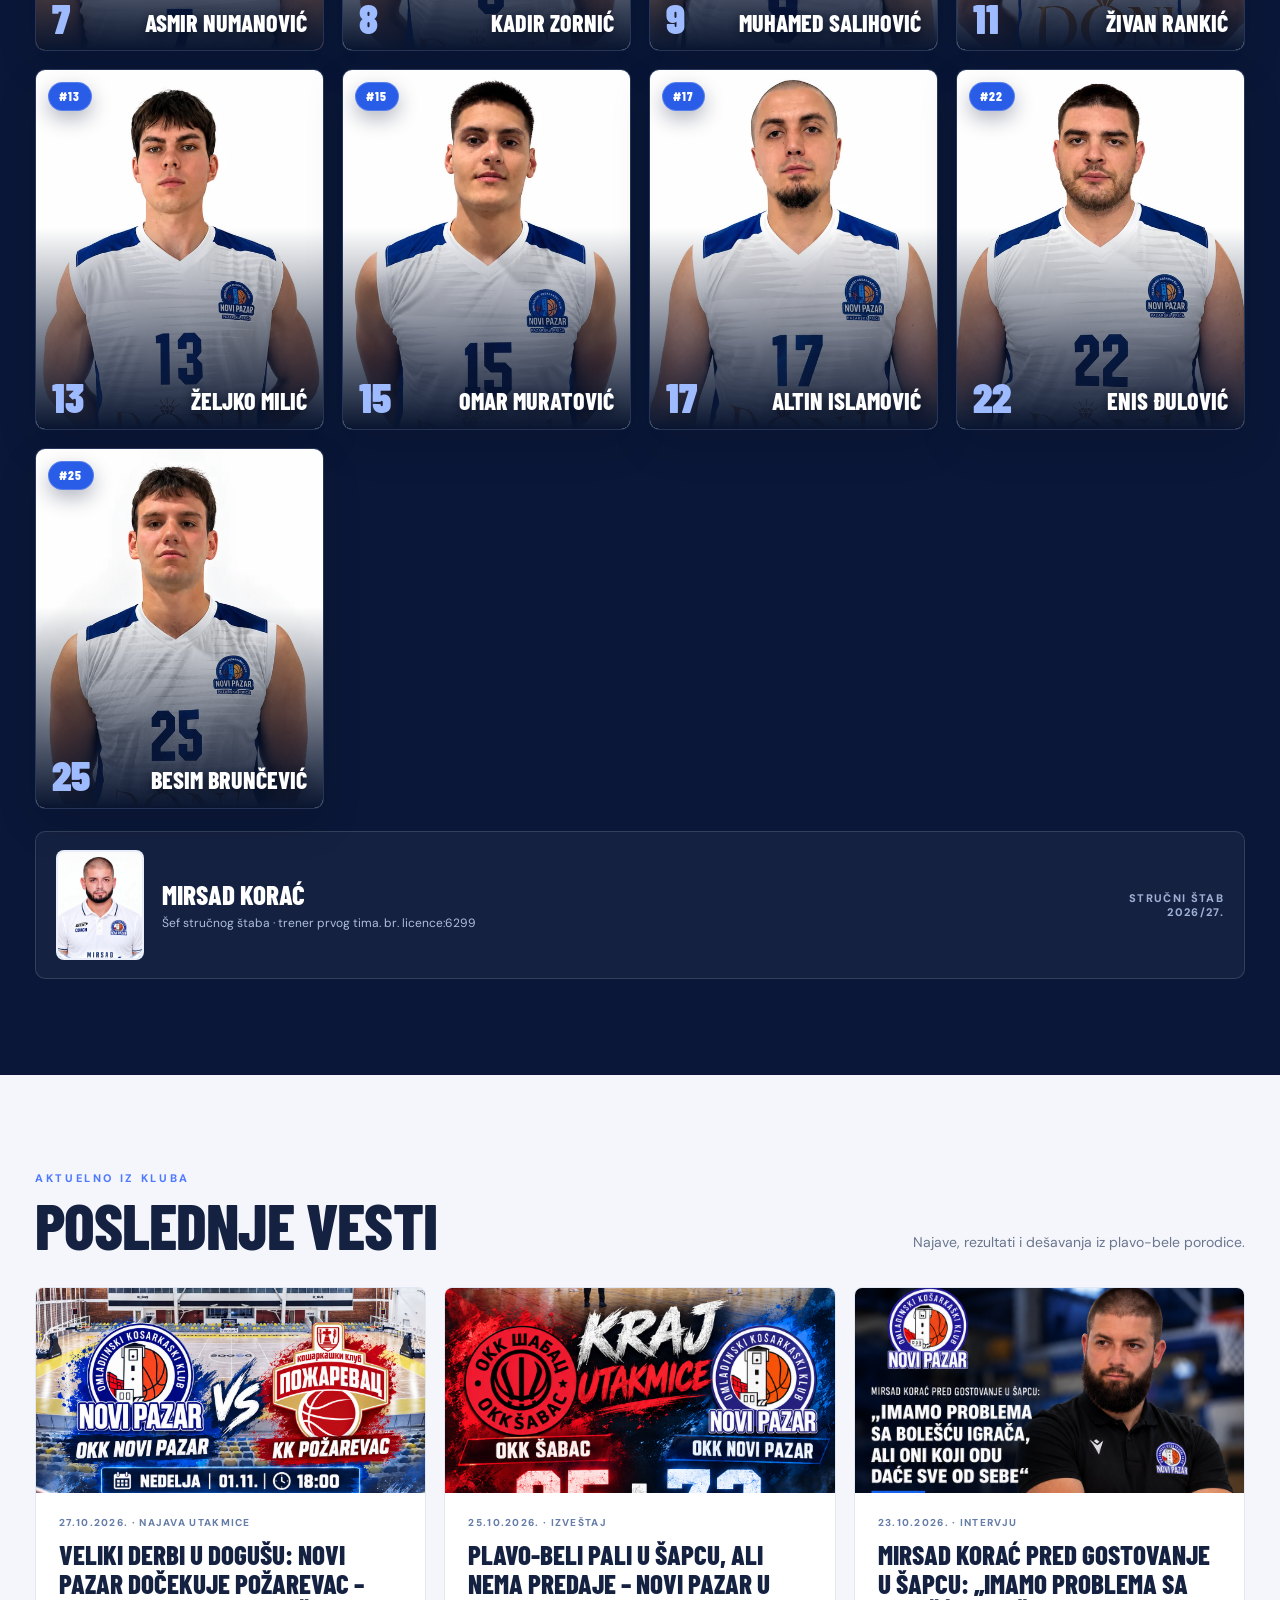
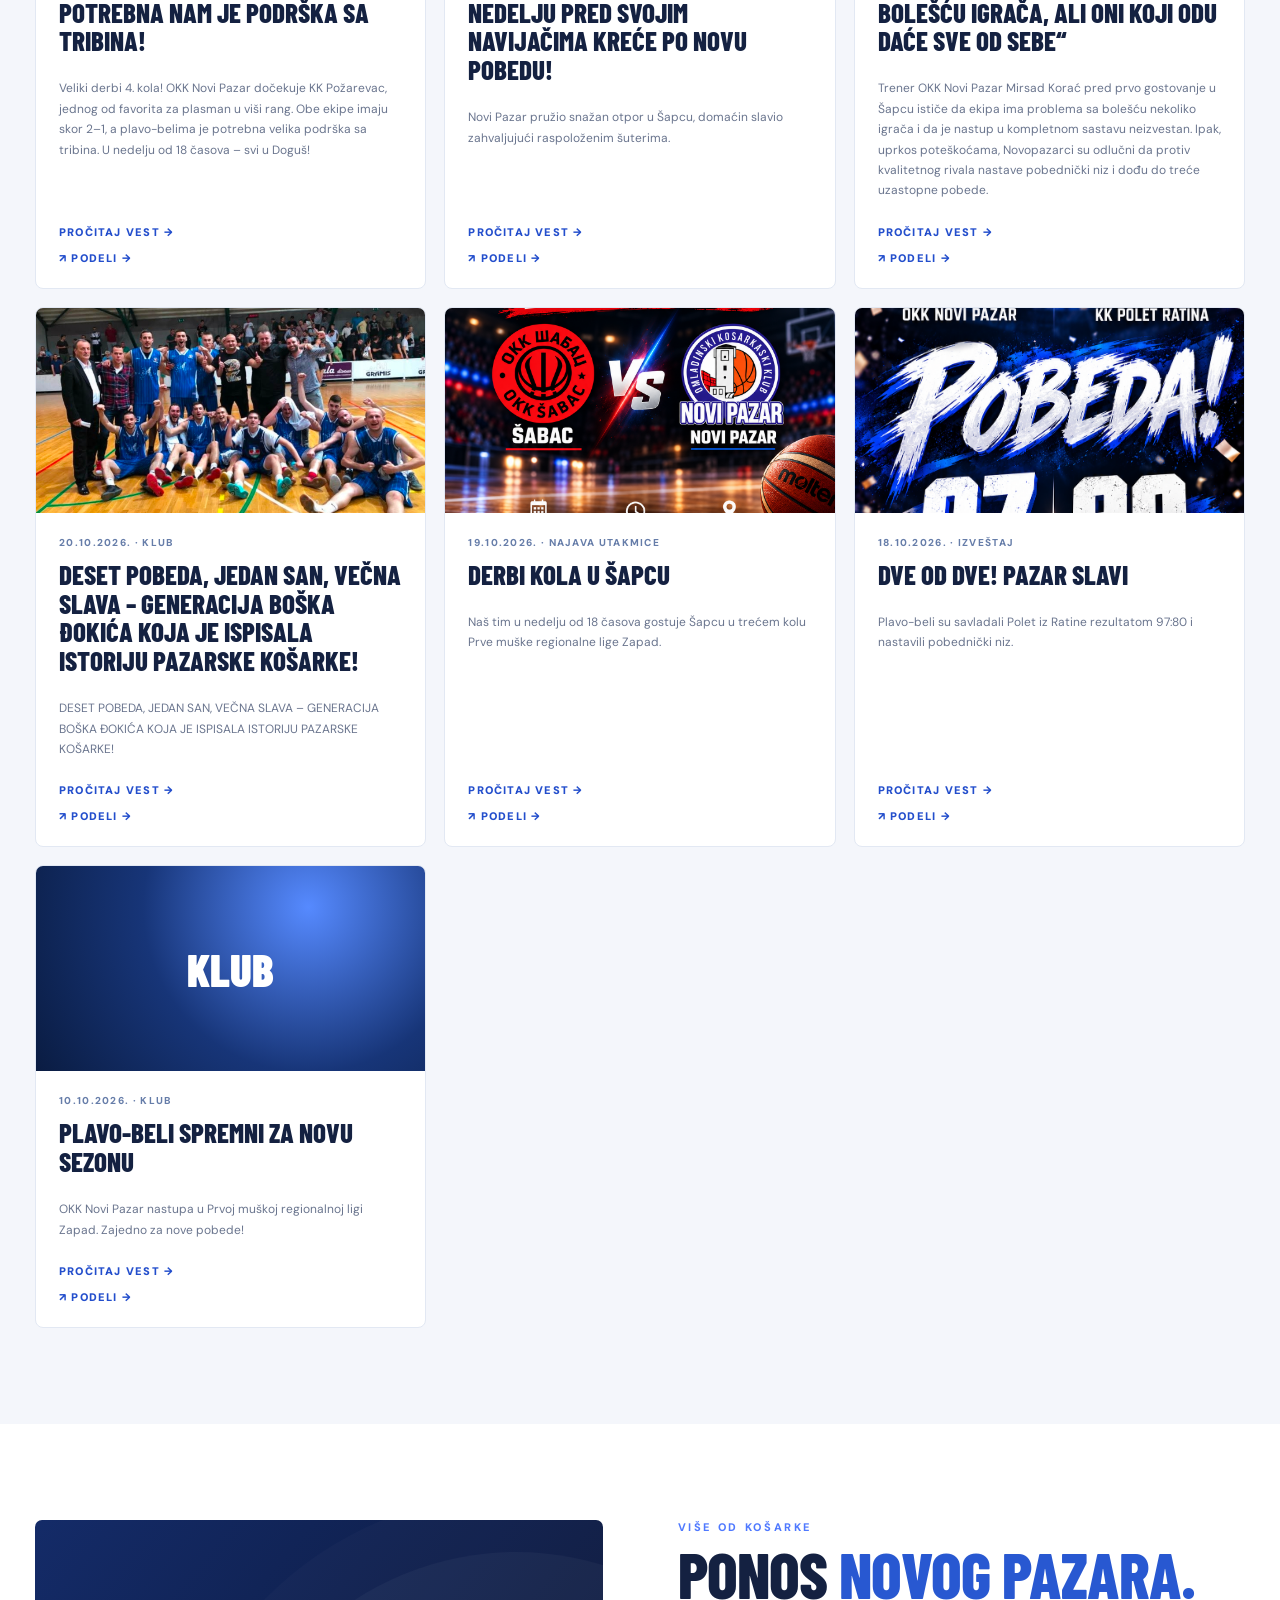
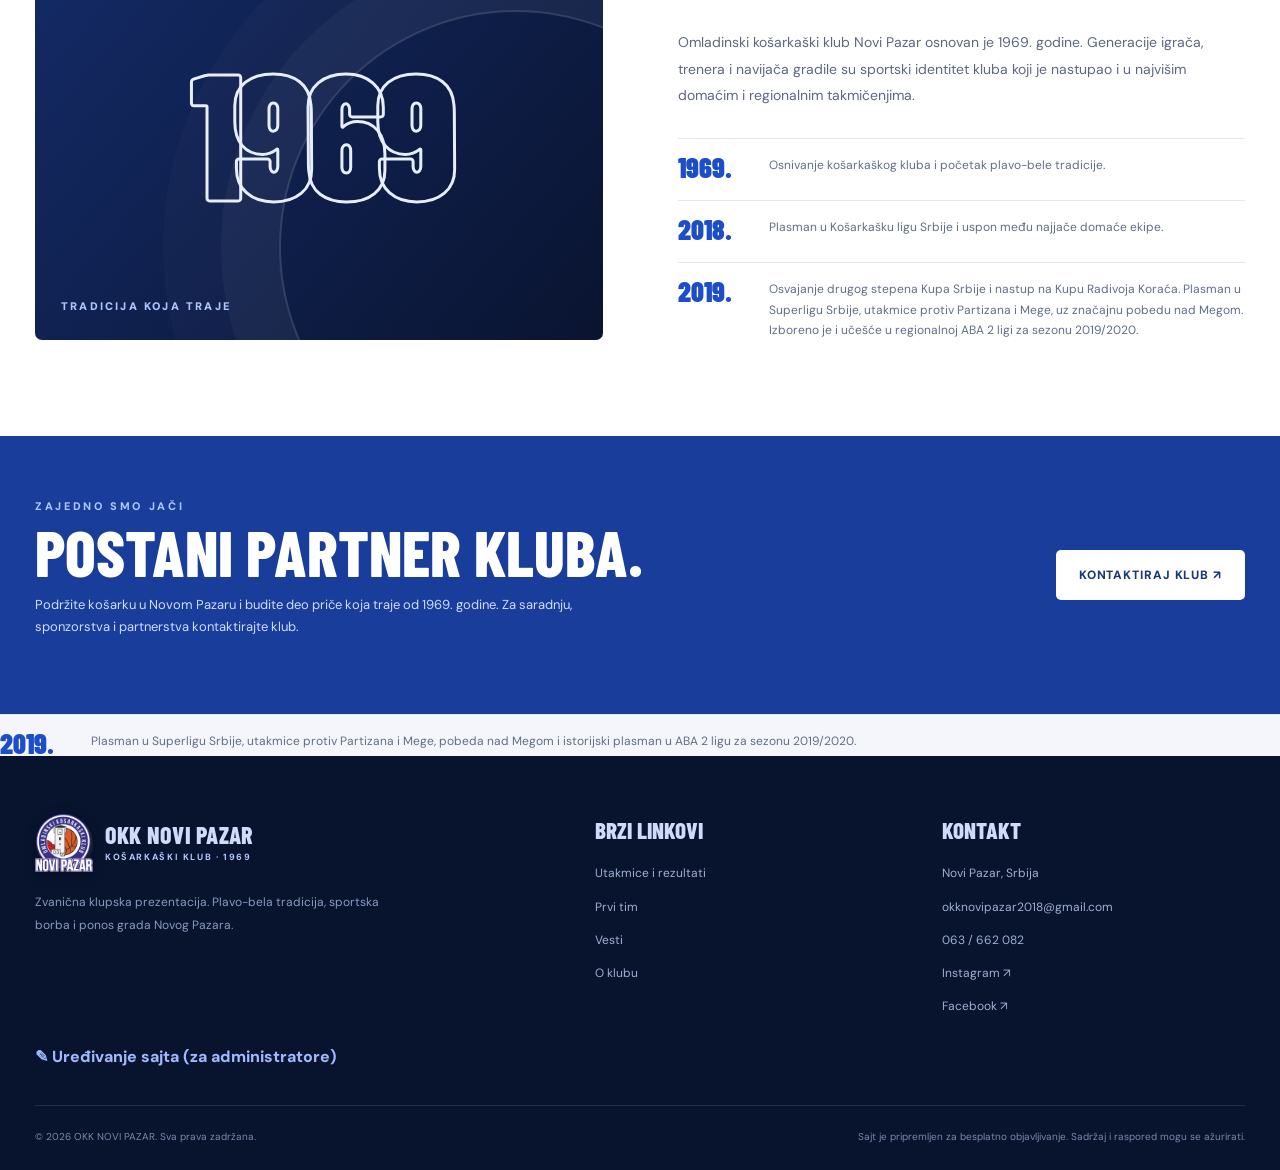
==== commit 92ec6e8e: "Update index.html" ====
--- a/index.html
+++ b/index.html
@@ -62,12 +62,12 @@
         <div class="brand-badge"><div class="crest-fallback" aria-hidden="true"><svg viewBox="0 0 44 44"><circle cx="22" cy="22" r="19" fill="#e97229" stroke="#fff" stroke-width="2"/><path d="M4 22h36M22 3c-11 10-11 28 0 38M22 3c11 10 11 28 0 38M8 8c6 11 22 17 28 28" fill="none" stroke="#142443" stroke-width="2"/></svg></div><img class="club-logo" src="assets/logo.png" alt="Grb OKK Novi Pazar" loading="eager" onerror="this.style.display='none'"></div>
         <div class="brand-name">OKK NOVI PAZAR<span>KOŠARKAŠKI KLUB · 1969</span></div>
       </a>
-      <nav class="desktop-nav" aria-label="Glavna navigacija"><a href="#pocetna">Početna</a><a href="#utakmice">Utakmice</a><a href="tabela.html">Tabela</a><a href="rezultati.html?v=20261029">Rezultati</a><a href="uzivo.html?v=1">UŽIVO</a><a href="#ekipa">Ekipa</a><a href="#vesti">Vesti</a><a href="#o-klubu">O klubu</a><a href="#kontakt">Kontakt</a></nav>
+      <nav class="desktop-nav" aria-label="Glavna navigacija"><a href="#pocetna">Početna</a><a href="#utakmice">Utakmice</a><a href="tabela.html">Tabela</a><a href="rezultati.html?v=20261029">Rezultati</a><a href="uzivo.html?v=1<a href="snimci.html">SNIMCI</a>">UŽIVO</a><a href="#ekipa">Ekipa</a><a href="#vesti">Vesti</a><a href="#o-klubu">O klubu</a><a href="#kontakt">Kontakt</a></nav>
       <div class="top-social" aria-label="Društvene mreže kluba"><a class="nav-cta" href="https://www.instagram.com/okknovipazar_official/" target="_blank" rel="noopener noreferrer" aria-label="OKK Novi Pazar na Instagramu">Instagram ↗</a><a class="nav-cta facebook" href="https://www.facebook.com/novipazar.okk" target="_blank" rel="noopener noreferrer" aria-label="OKK Novi Pazar na Facebooku">Facebook ↗</a></div>
       <button class="menu-toggle" type="button" aria-label="Otvori meni" aria-expanded="false" aria-controls="mobile-nav"><svg class="svg-icon" viewBox="0 0 24 24"><path d="M4 7h16M4 12h16M4 17h16"/></svg></button>
     </div>
     <nav class="mobile-nav" id="mobile-nav" aria-label="Navigacija za telefone"><a href="#pocetna">Početna</a><a href="#utakmice">Utakmice</a><a href="tabela.html">Tabela</a>
-<a href="rezultati.html?v=20261029">Rezultati</a><a href="uzivo.html?v=1">UŽIVO</a>
+<a href="rezultati.html?v=20261029">Rezultati</a><a href="uzivo.html?v=1<a href="snimci.html">SNIMCI</a>">UŽIVO</a>
 <a href="#ekipa">Ekipa</a><a href="#vesti">Vesti</a><a href="#o-klubu">O klubu</a><a href="#kontakt">Kontakt</a><a class="social-nav" href="https://www.instagram.com/okknovipazar_official/" target="_blank" rel="noopener noreferrer">Instagram ↗</a><a class="social-nav" href="https://www.facebook.com/novipazar.okk" target="_blank" rel="noopener noreferrer">Facebook ↗</a></nav>
   </header>
   <main>
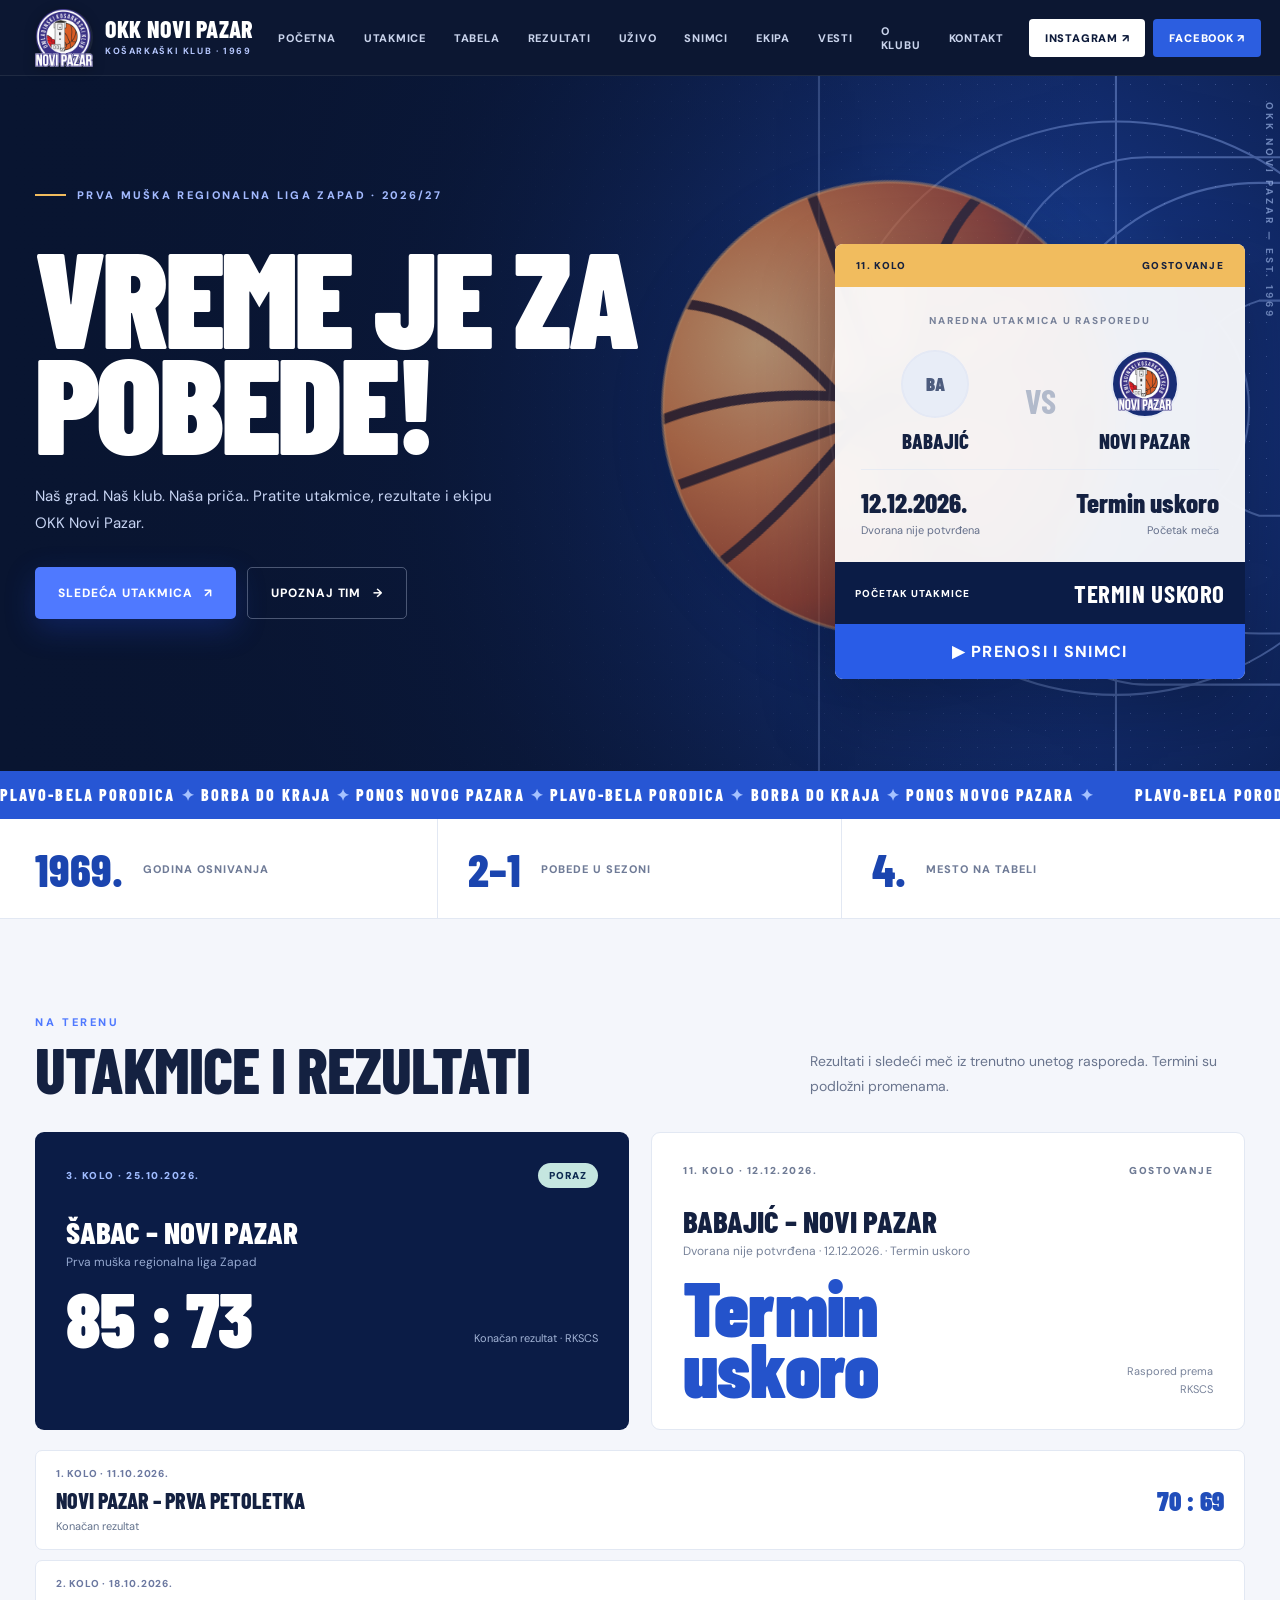
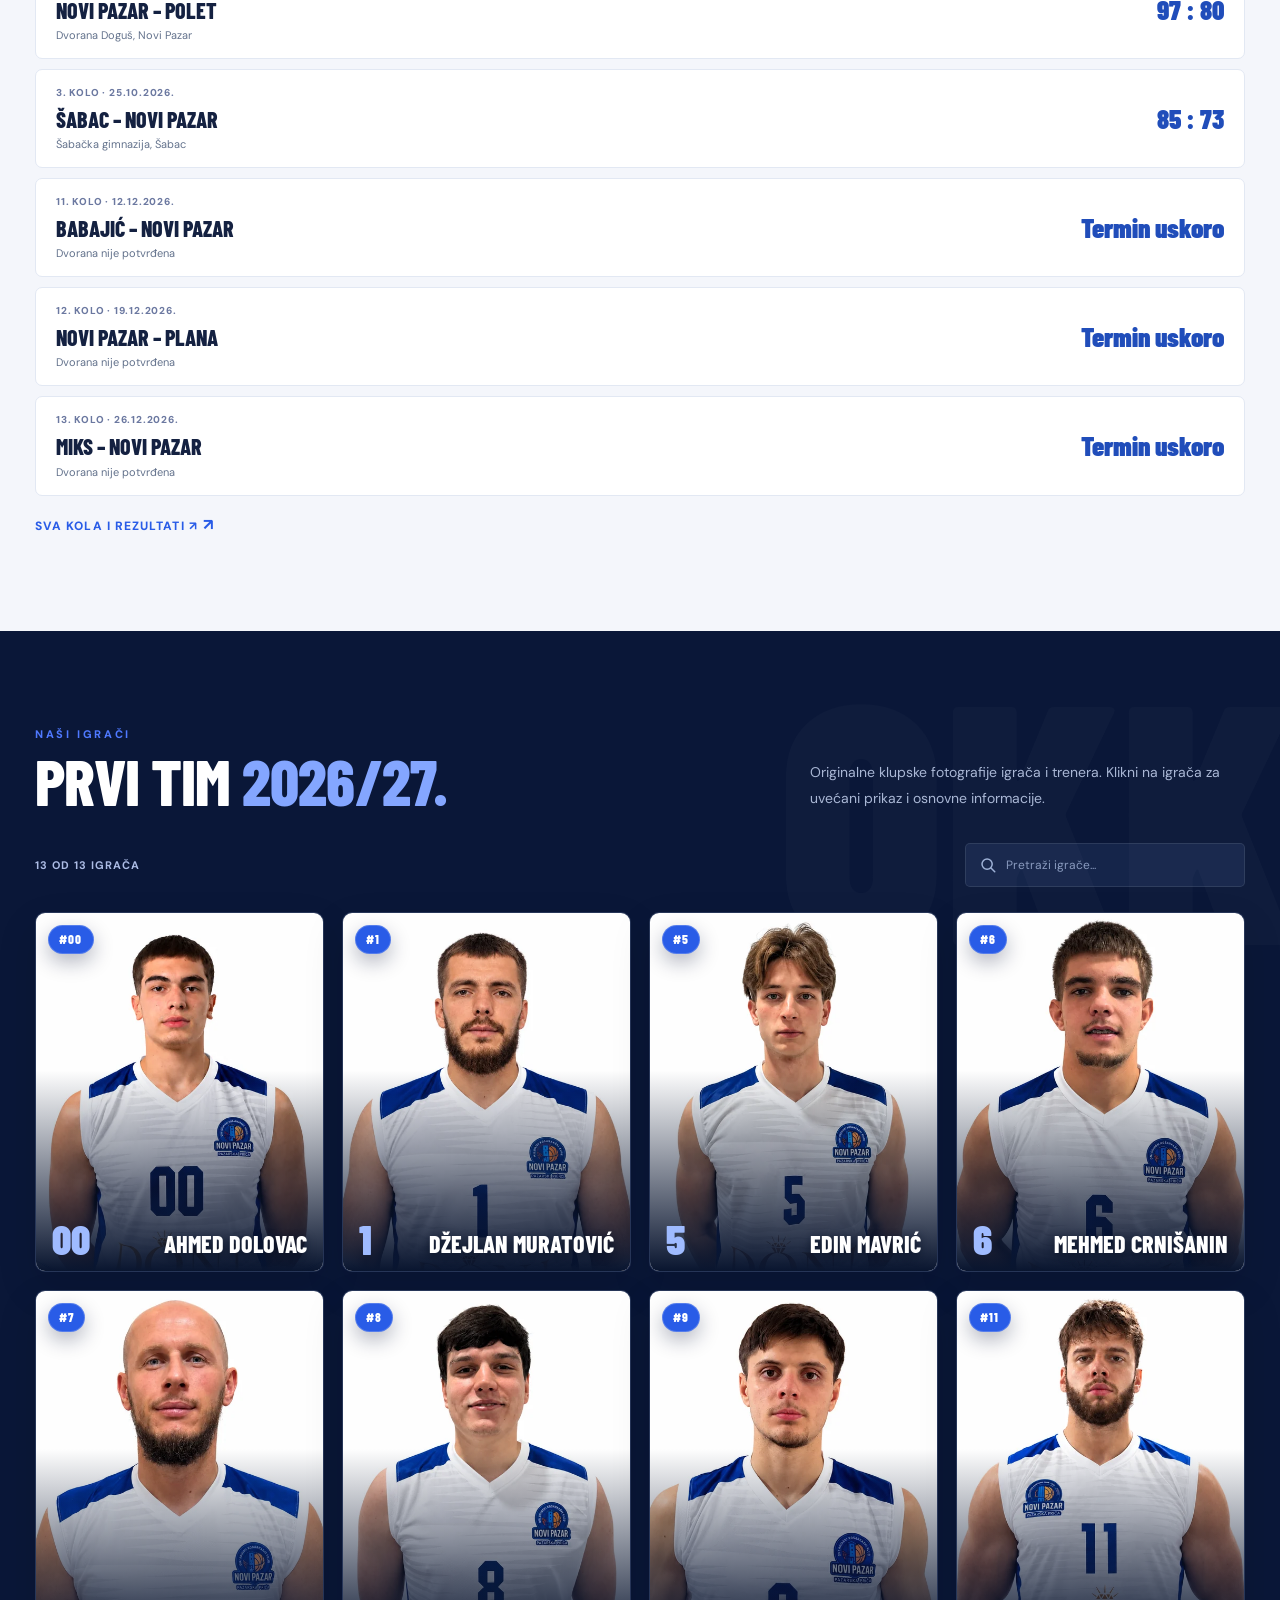
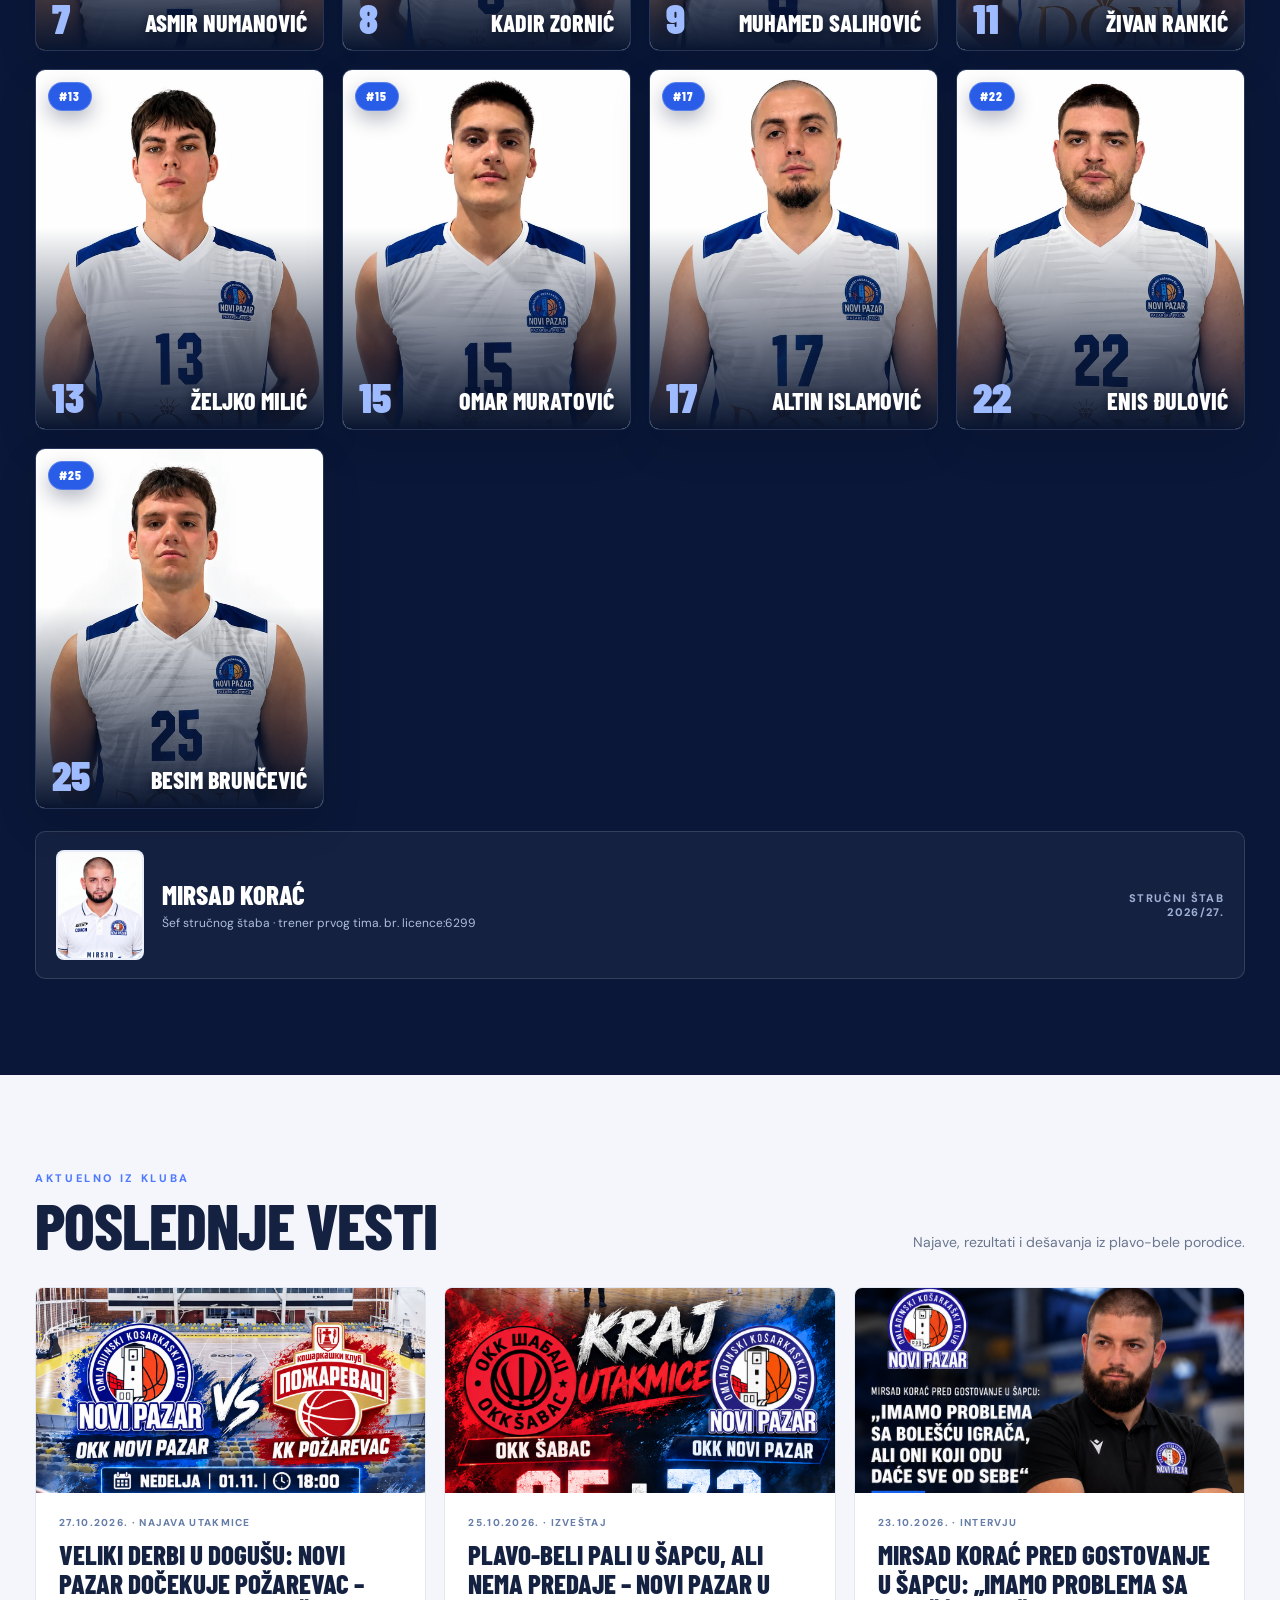
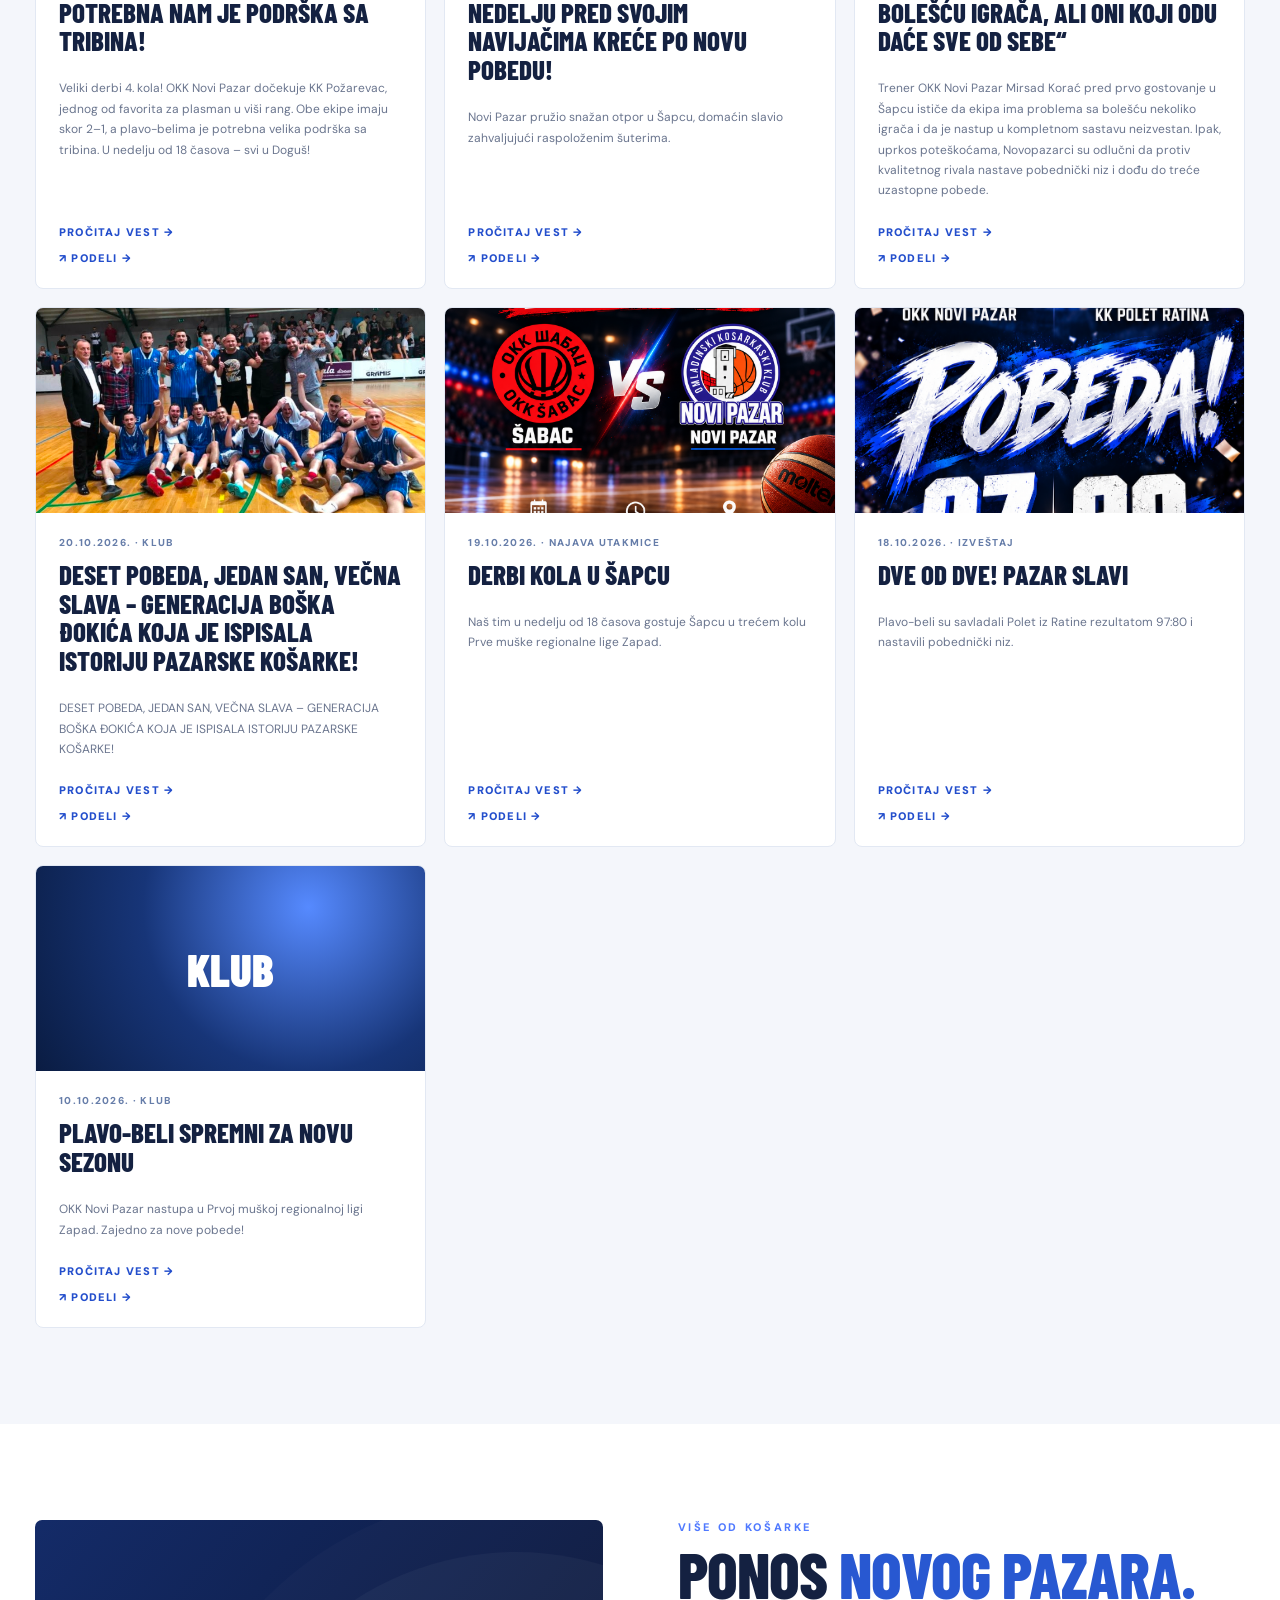
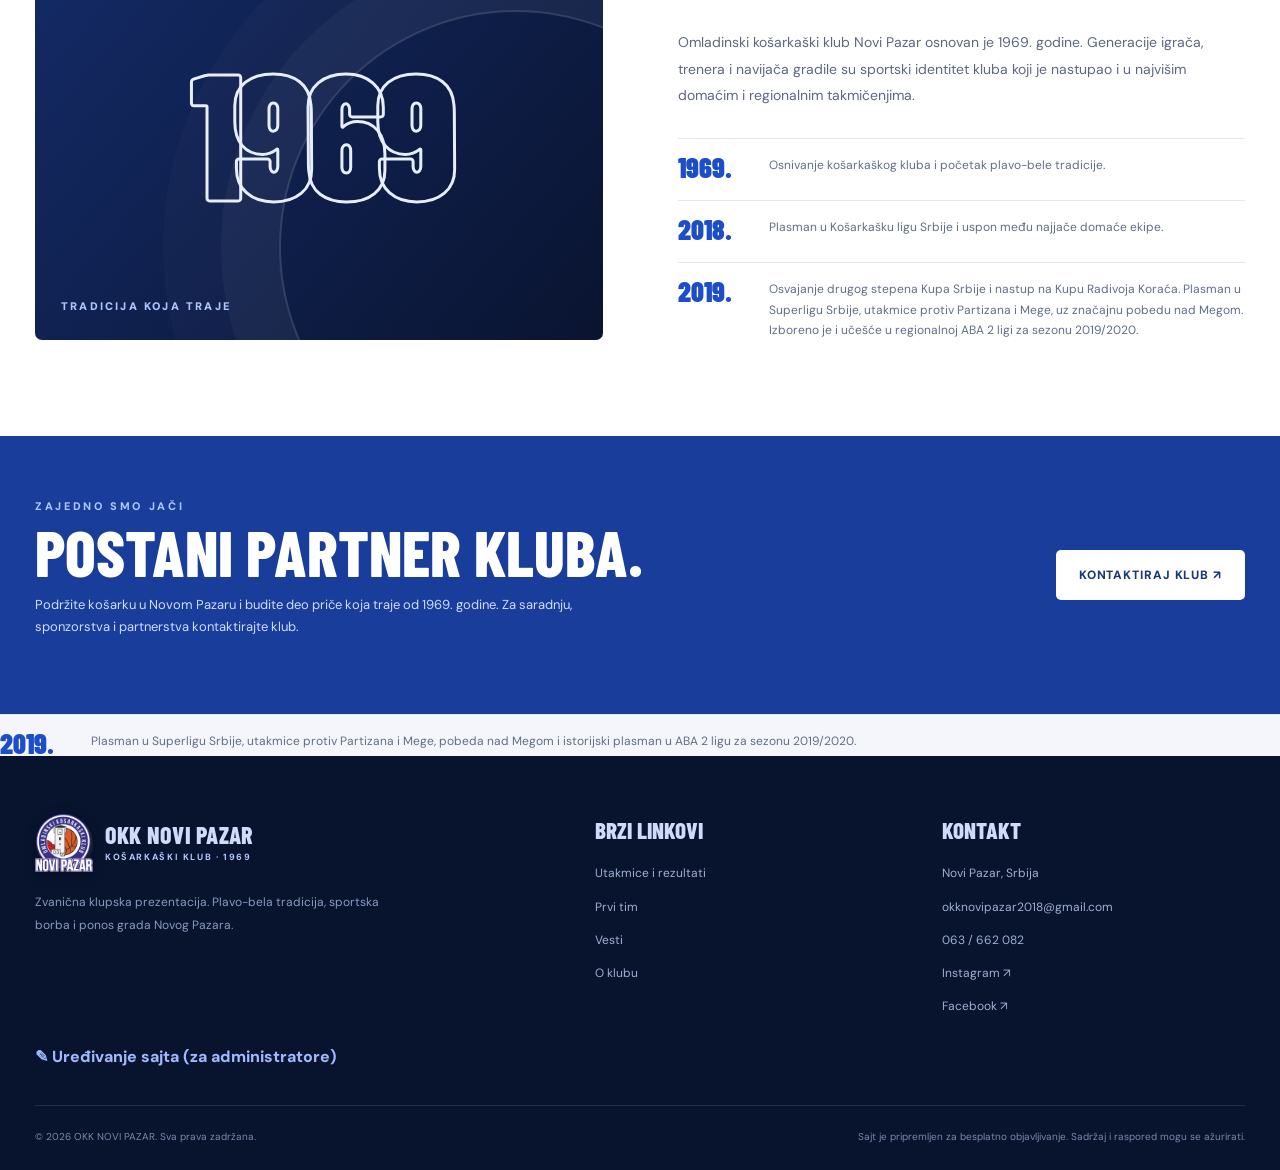
==== commit 76fa8807: "Update index.html" ====
--- a/index.html
+++ b/index.html
@@ -62,12 +62,12 @@
         <div class="brand-badge"><div class="crest-fallback" aria-hidden="true"><svg viewBox="0 0 44 44"><circle cx="22" cy="22" r="19" fill="#e97229" stroke="#fff" stroke-width="2"/><path d="M4 22h36M22 3c-11 10-11 28 0 38M22 3c11 10 11 28 0 38M8 8c6 11 22 17 28 28" fill="none" stroke="#142443" stroke-width="2"/></svg></div><img class="club-logo" src="assets/logo.png" alt="Grb OKK Novi Pazar" loading="eager" onerror="this.style.display='none'"></div>
         <div class="brand-name">OKK NOVI PAZAR<span>KOŠARKAŠKI KLUB · 1969</span></div>
       </a>
-      <nav class="desktop-nav" aria-label="Glavna navigacija"><a href="#pocetna">Početna</a><a href="#utakmice">Utakmice</a><a href="tabela.html">Tabela</a><a href="rezultati.html?v=20261029">Rezultati</a><a href="uzivo.html?v=1<a href="snimci.html">SNIMCI</a>">UŽIVO</a><a href="#ekipa">Ekipa</a><a href="#vesti">Vesti</a><a href="#o-klubu">O klubu</a><a href="#kontakt">Kontakt</a></nav>
+      <nav class="desktop-nav" aria-label="Glavna navigacija"><a href="#pocetna">Početna</a><a href="#utakmice">Utakmice</a><a href="tabela.html">Tabela</a><a href="rezultati.html?v=20261029">Rezultati</a><a href="uzivo.html?v=1">UŽIVO</a><a href="snimci.html">SNIMCI</a><a href="#ekipa">Ekipa</a><a href="#vesti">Vesti</a><a href="#o-klubu">O klubu</a><a href="#kontakt">Kontakt</a></nav>
       <div class="top-social" aria-label="Društvene mreže kluba"><a class="nav-cta" href="https://www.instagram.com/okknovipazar_official/" target="_blank" rel="noopener noreferrer" aria-label="OKK Novi Pazar na Instagramu">Instagram ↗</a><a class="nav-cta facebook" href="https://www.facebook.com/novipazar.okk" target="_blank" rel="noopener noreferrer" aria-label="OKK Novi Pazar na Facebooku">Facebook ↗</a></div>
       <button class="menu-toggle" type="button" aria-label="Otvori meni" aria-expanded="false" aria-controls="mobile-nav"><svg class="svg-icon" viewBox="0 0 24 24"><path d="M4 7h16M4 12h16M4 17h16"/></svg></button>
     </div>
     <nav class="mobile-nav" id="mobile-nav" aria-label="Navigacija za telefone"><a href="#pocetna">Početna</a><a href="#utakmice">Utakmice</a><a href="tabela.html">Tabela</a>
-<a href="rezultati.html?v=20261029">Rezultati</a><a href="uzivo.html?v=1<a href="snimci.html">SNIMCI</a>">UŽIVO</a>
+<a href="rezultati.html?v=20261029">Rezultati</a><a href="uzivo.html?v=1">UŽIVO</a><a href="snimci.html">SNIMCI</a>
 <a href="#ekipa">Ekipa</a><a href="#vesti">Vesti</a><a href="#o-klubu">O klubu</a><a href="#kontakt">Kontakt</a><a class="social-nav" href="https://www.instagram.com/okknovipazar_official/" target="_blank" rel="noopener noreferrer">Instagram ↗</a><a class="social-nav" href="https://www.facebook.com/novipazar.okk" target="_blank" rel="noopener noreferrer">Facebook ↗</a></nav>
   </header>
   <main>
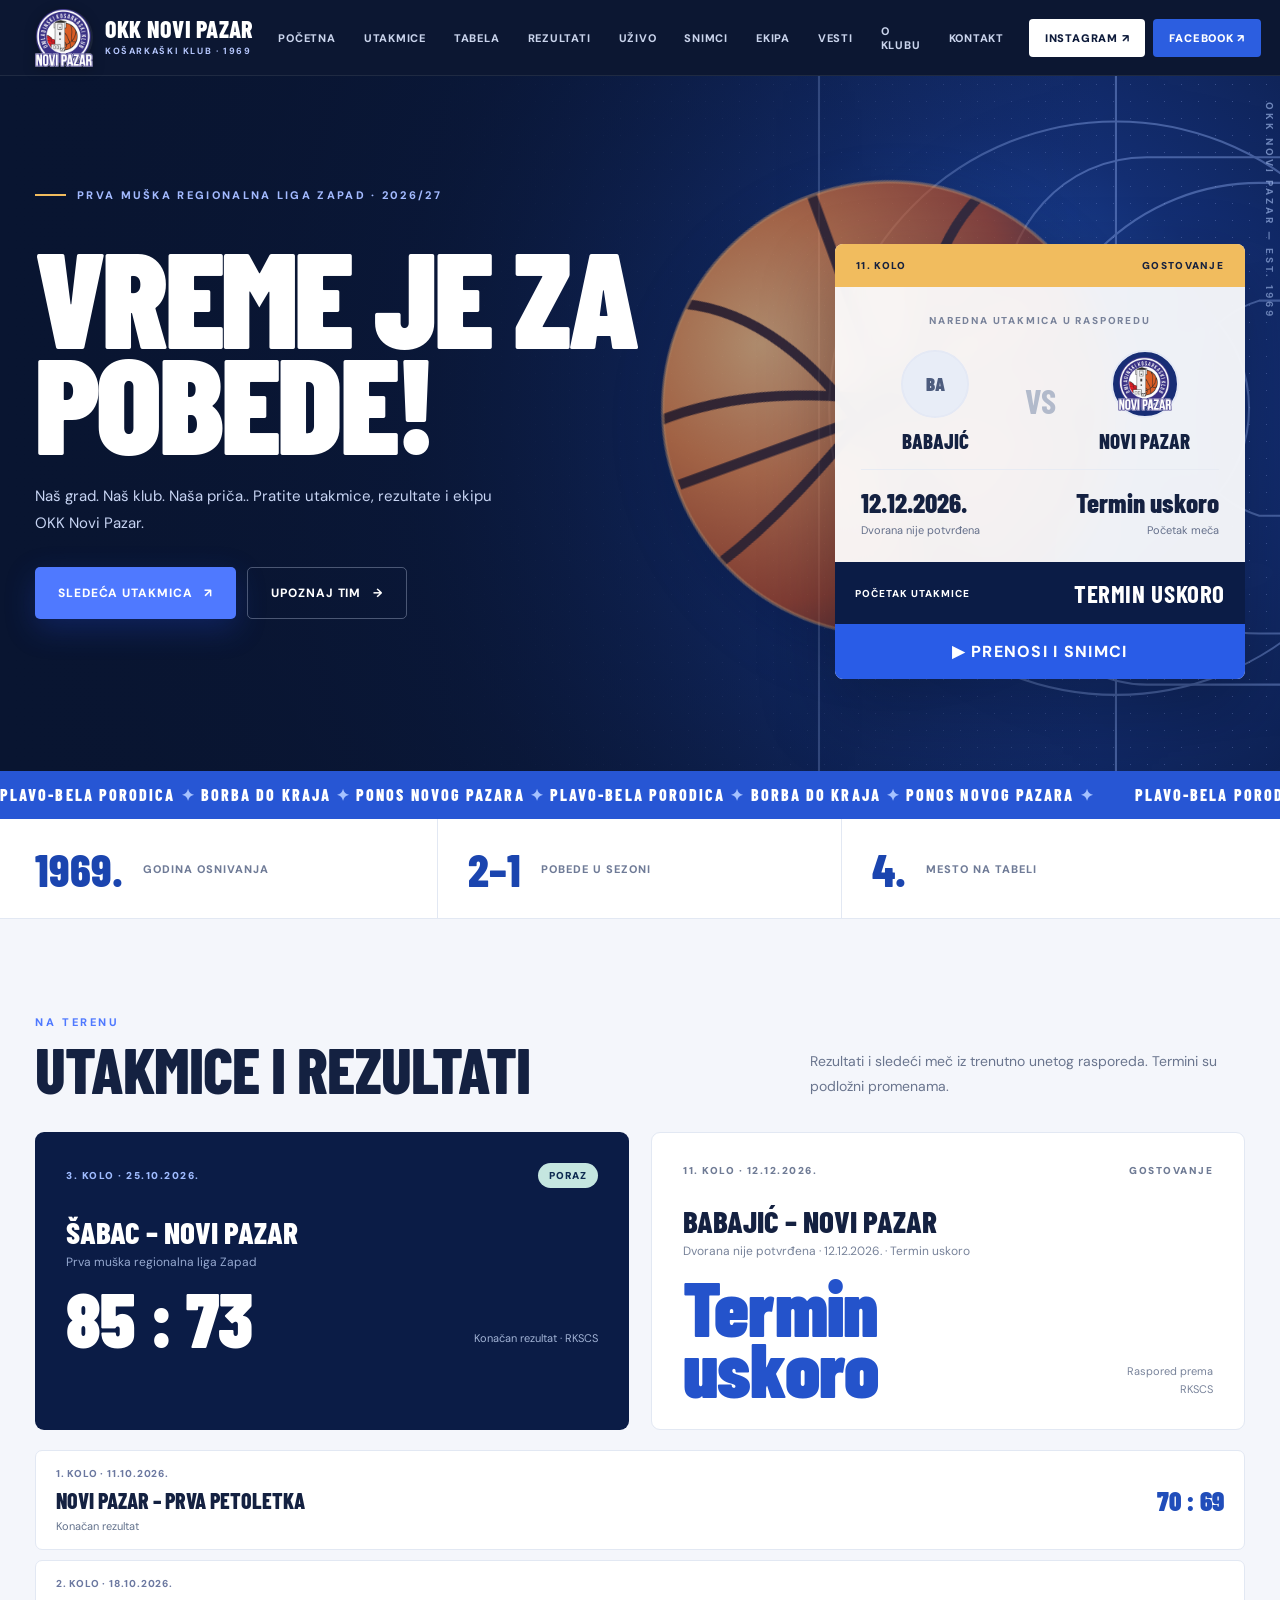
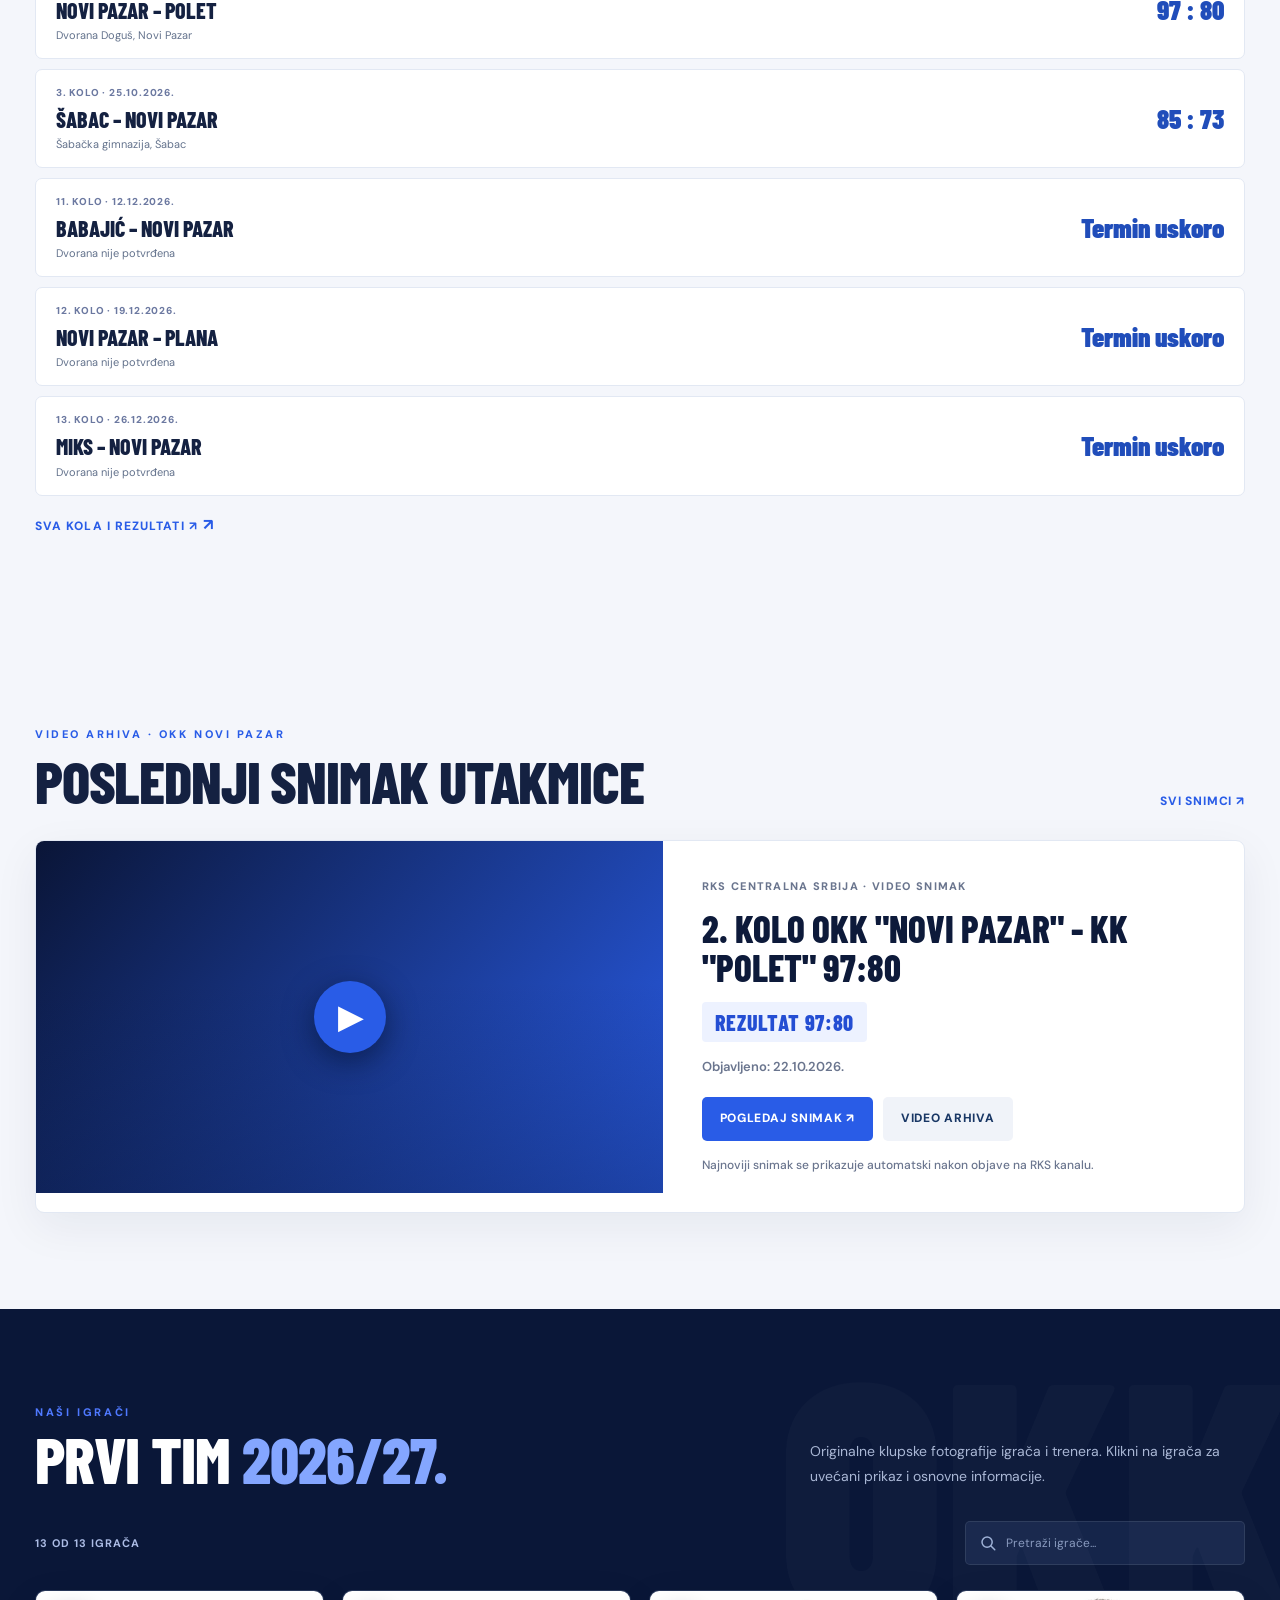
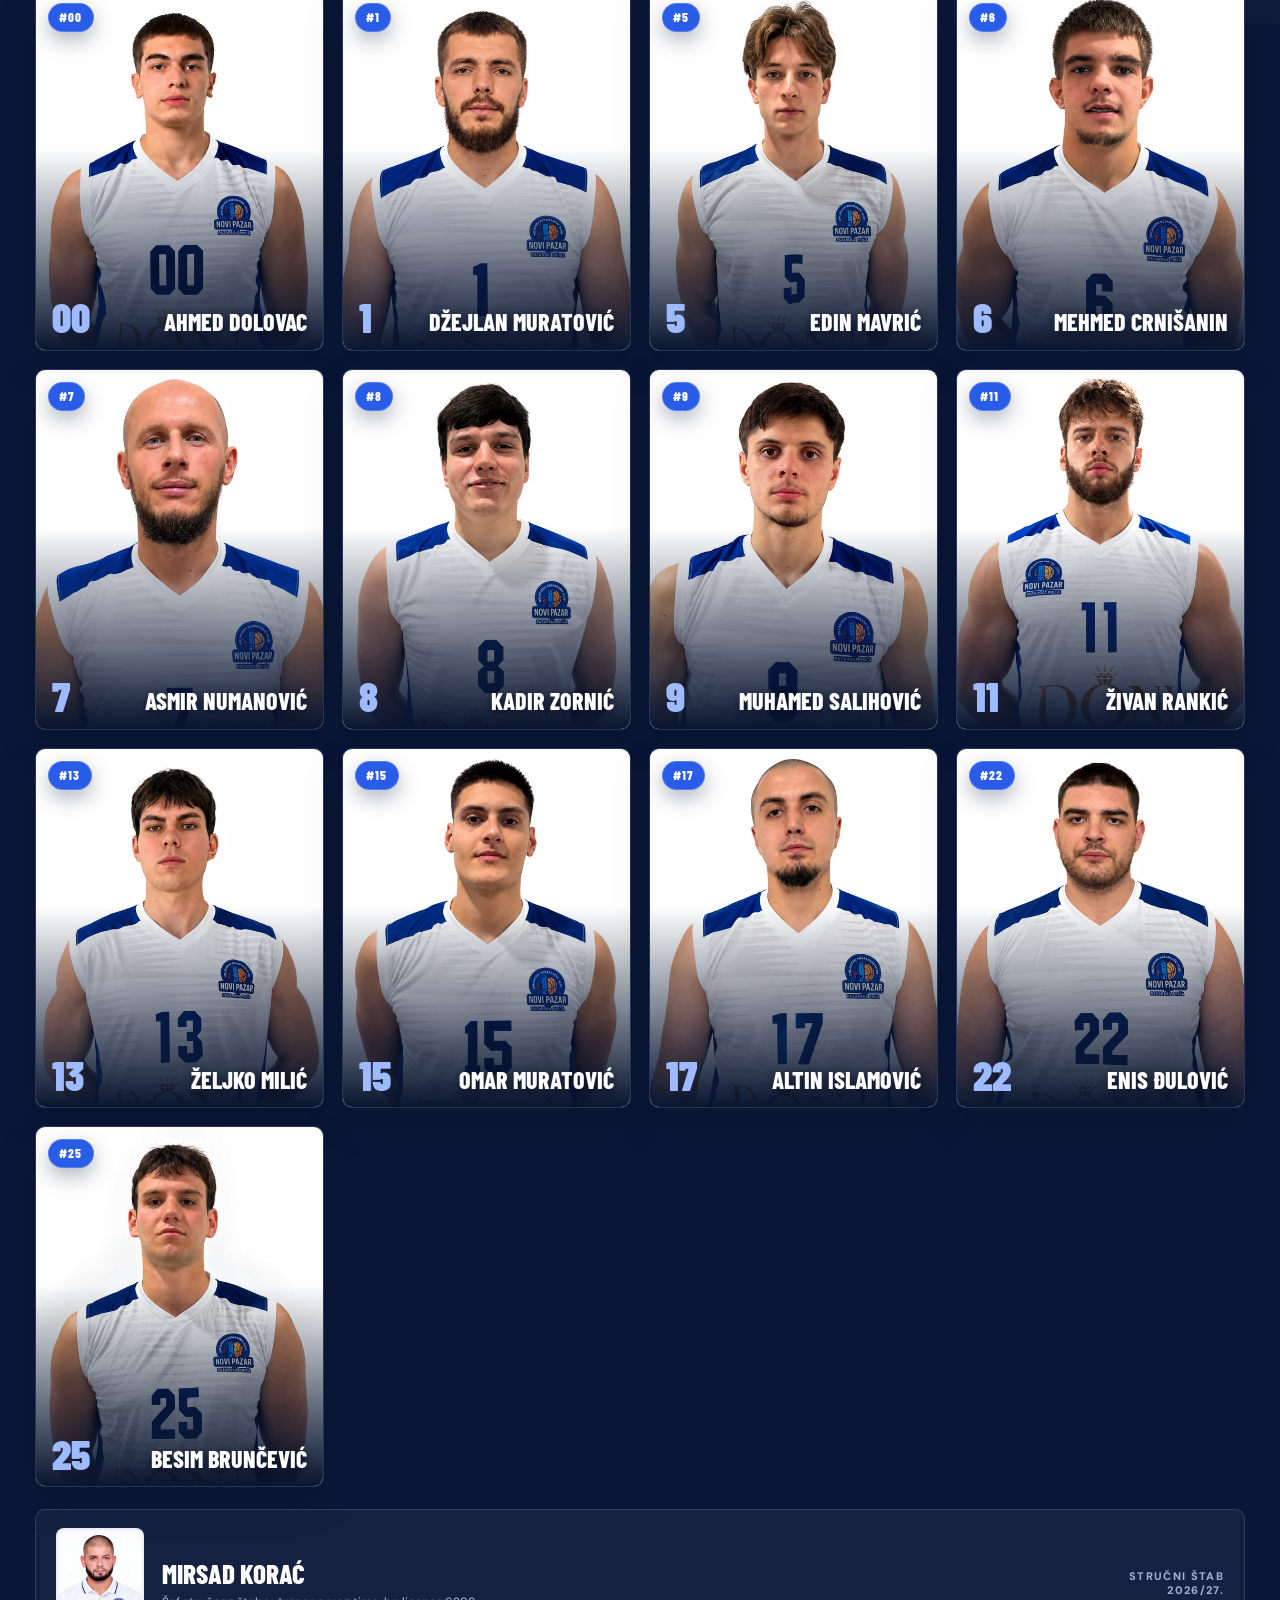
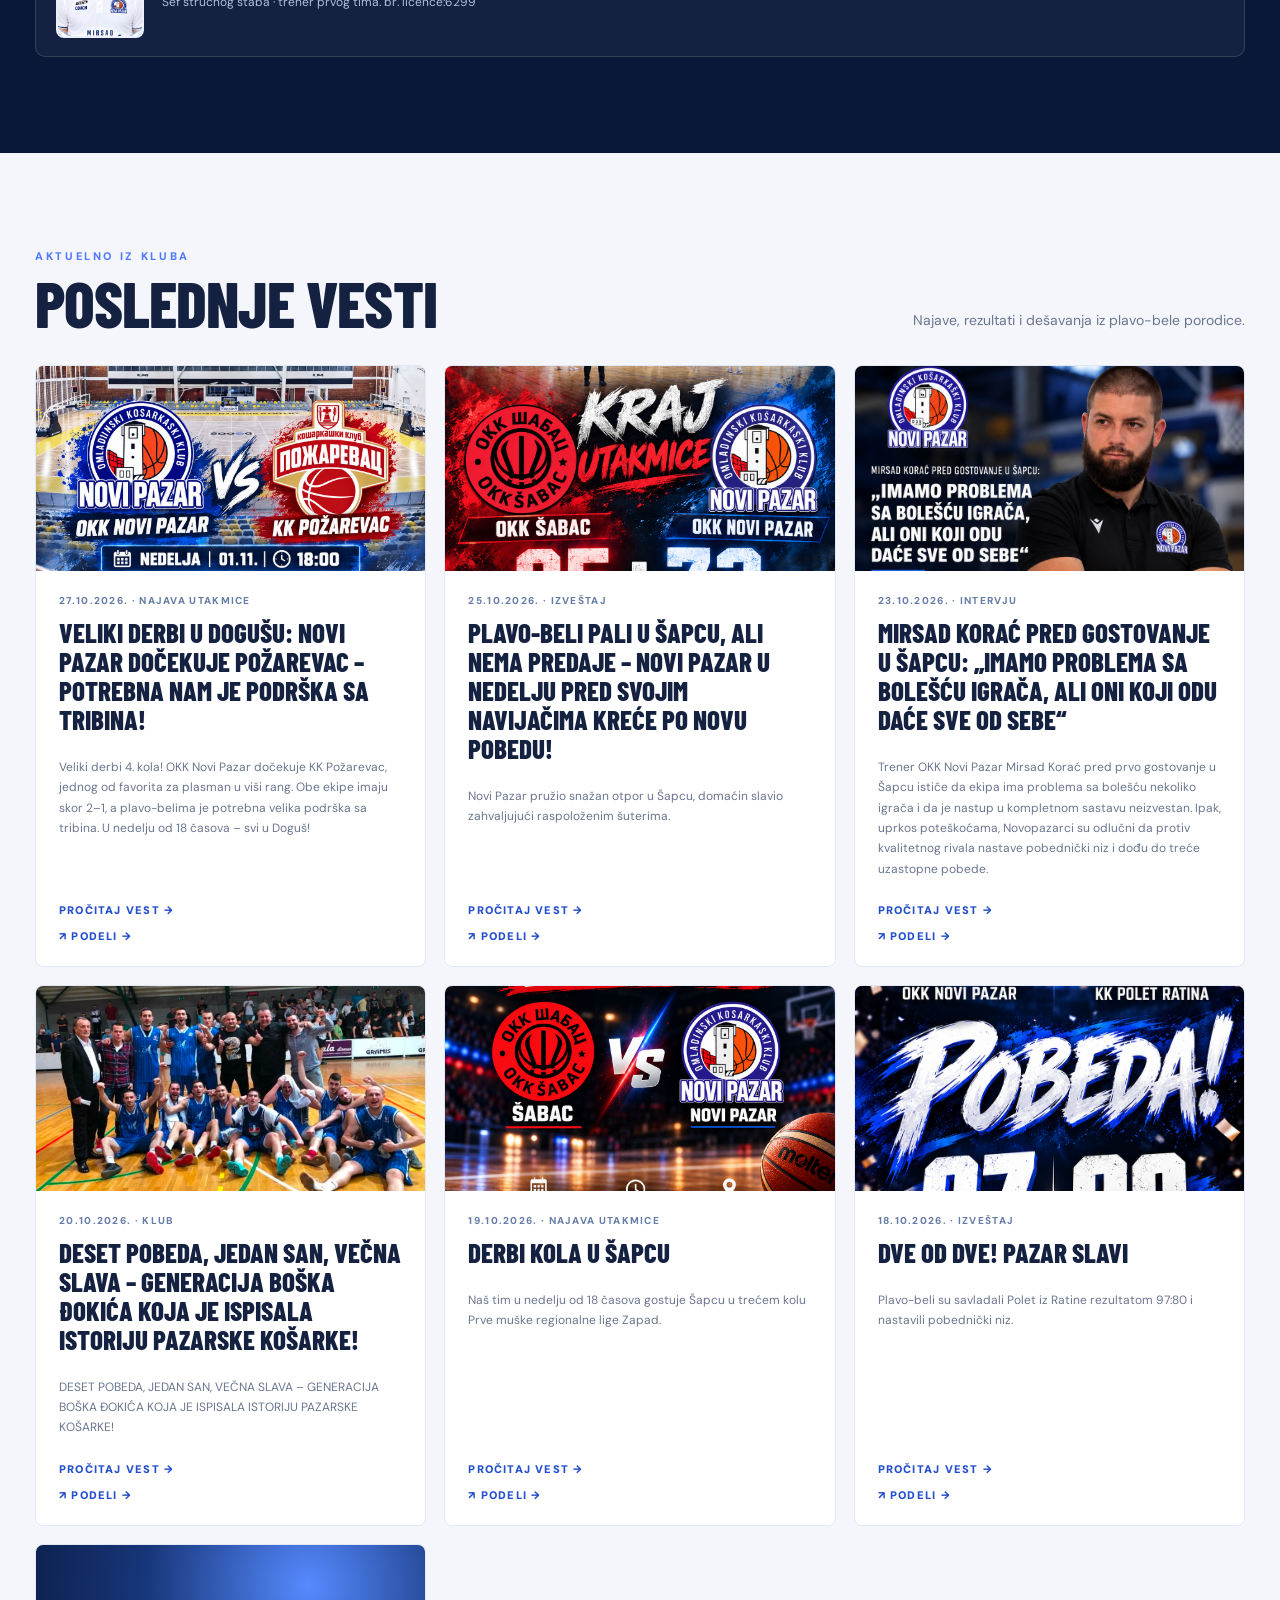
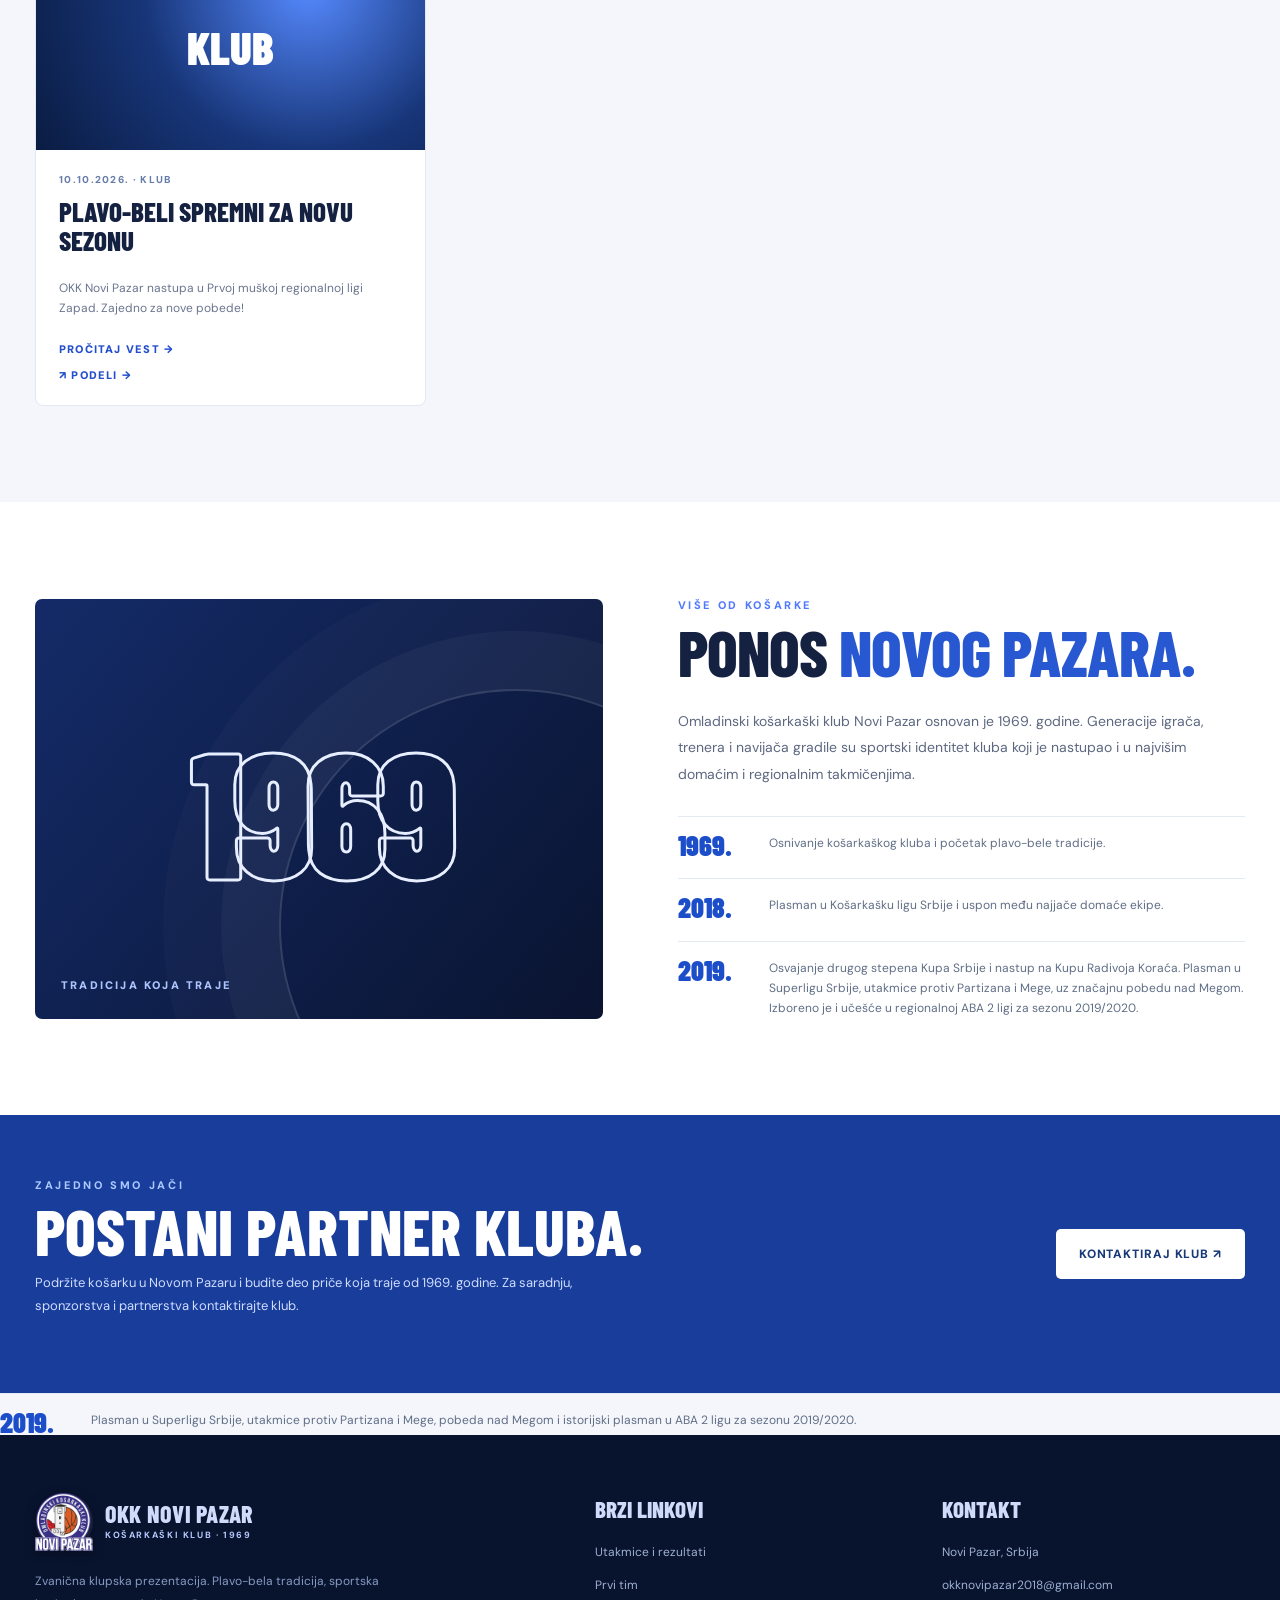
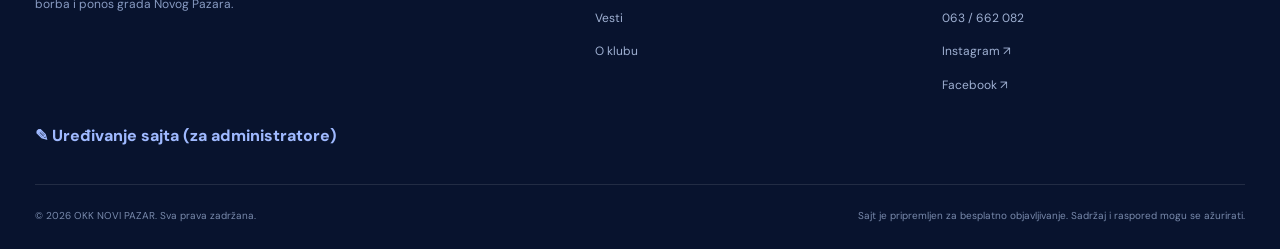
==== commit 17c28bfb: "Update index.html" ====
--- a/index.html
+++ b/index.html
@@ -92,6 +92,7 @@
   <dialog id="info-modal" aria-labelledby="modal-title"><div class="modal-content"><div class="modal-top"><span class="eyebrow" id="modal-category">OKK NOVI PAZAR</span><button class="modal-close" id="modal-close" aria-label="Zatvori prozor">×</button></div><h2 id="modal-title"></h2><div class="modal-image-wrap" id="modal-image-wrap"><img class="modal-image" id="modal-image" alt=""></div><p id="modal-body"></p></div></dialog>
   <script src="assets/site.js?v=4" defer></script>
   <script src="assets/auto-home.js?v=1" defer></script>
+  <script src="assets/poslednji-snimak.js?v=1" defer></script>
   
 <script>
 document.addEventListener("DOMContentLoaded", () => {
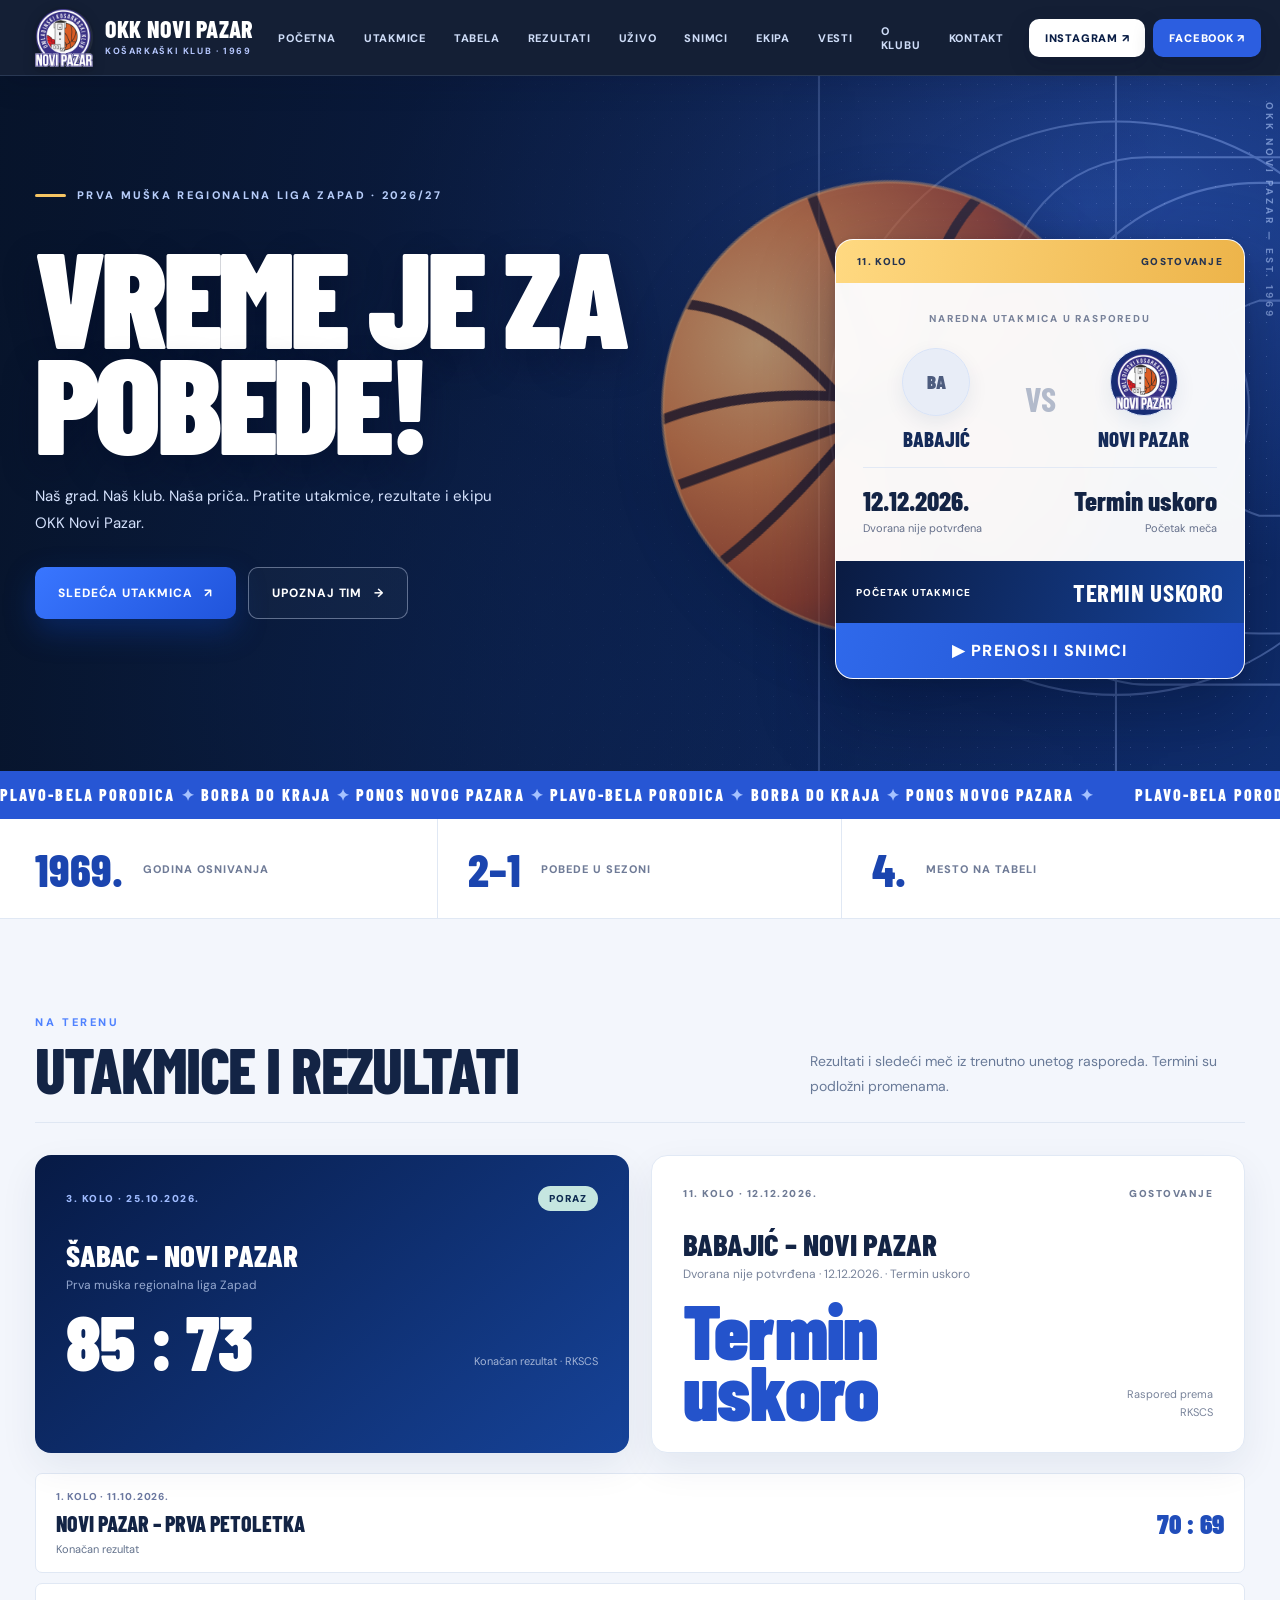
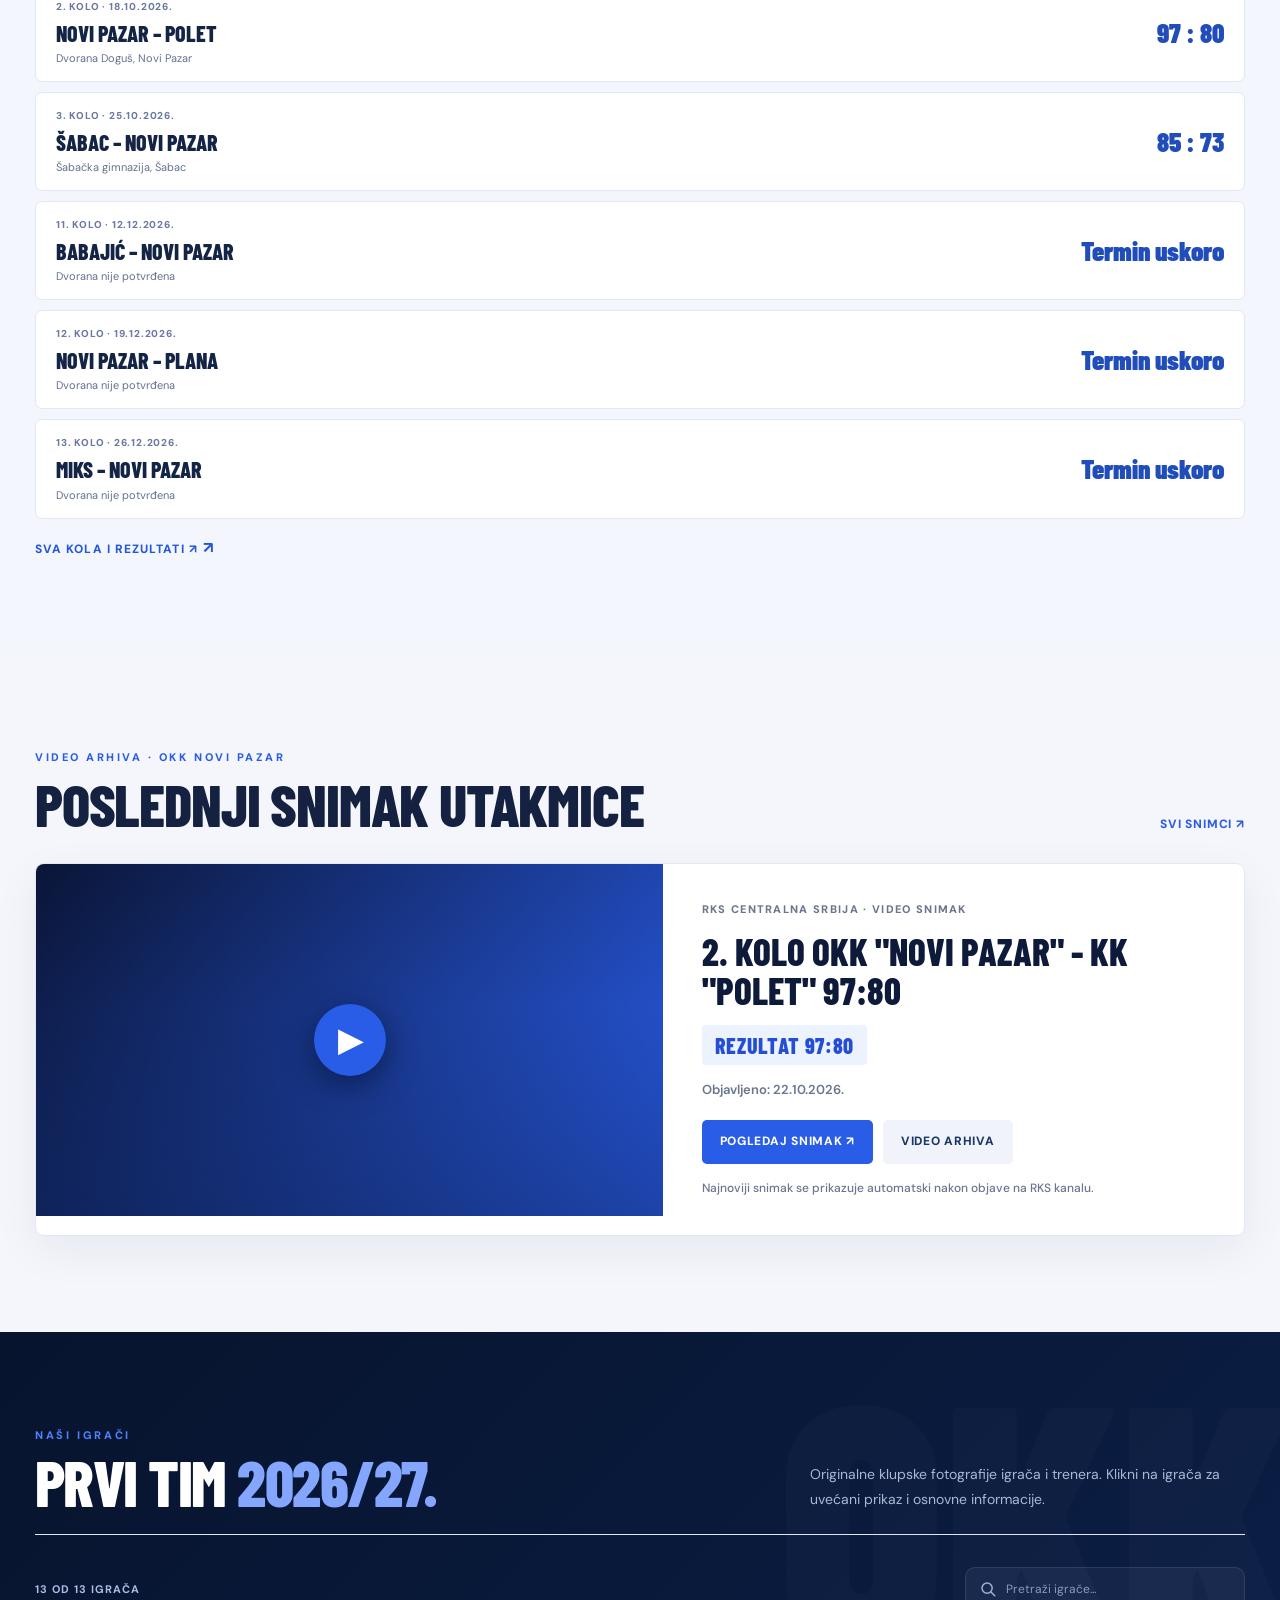
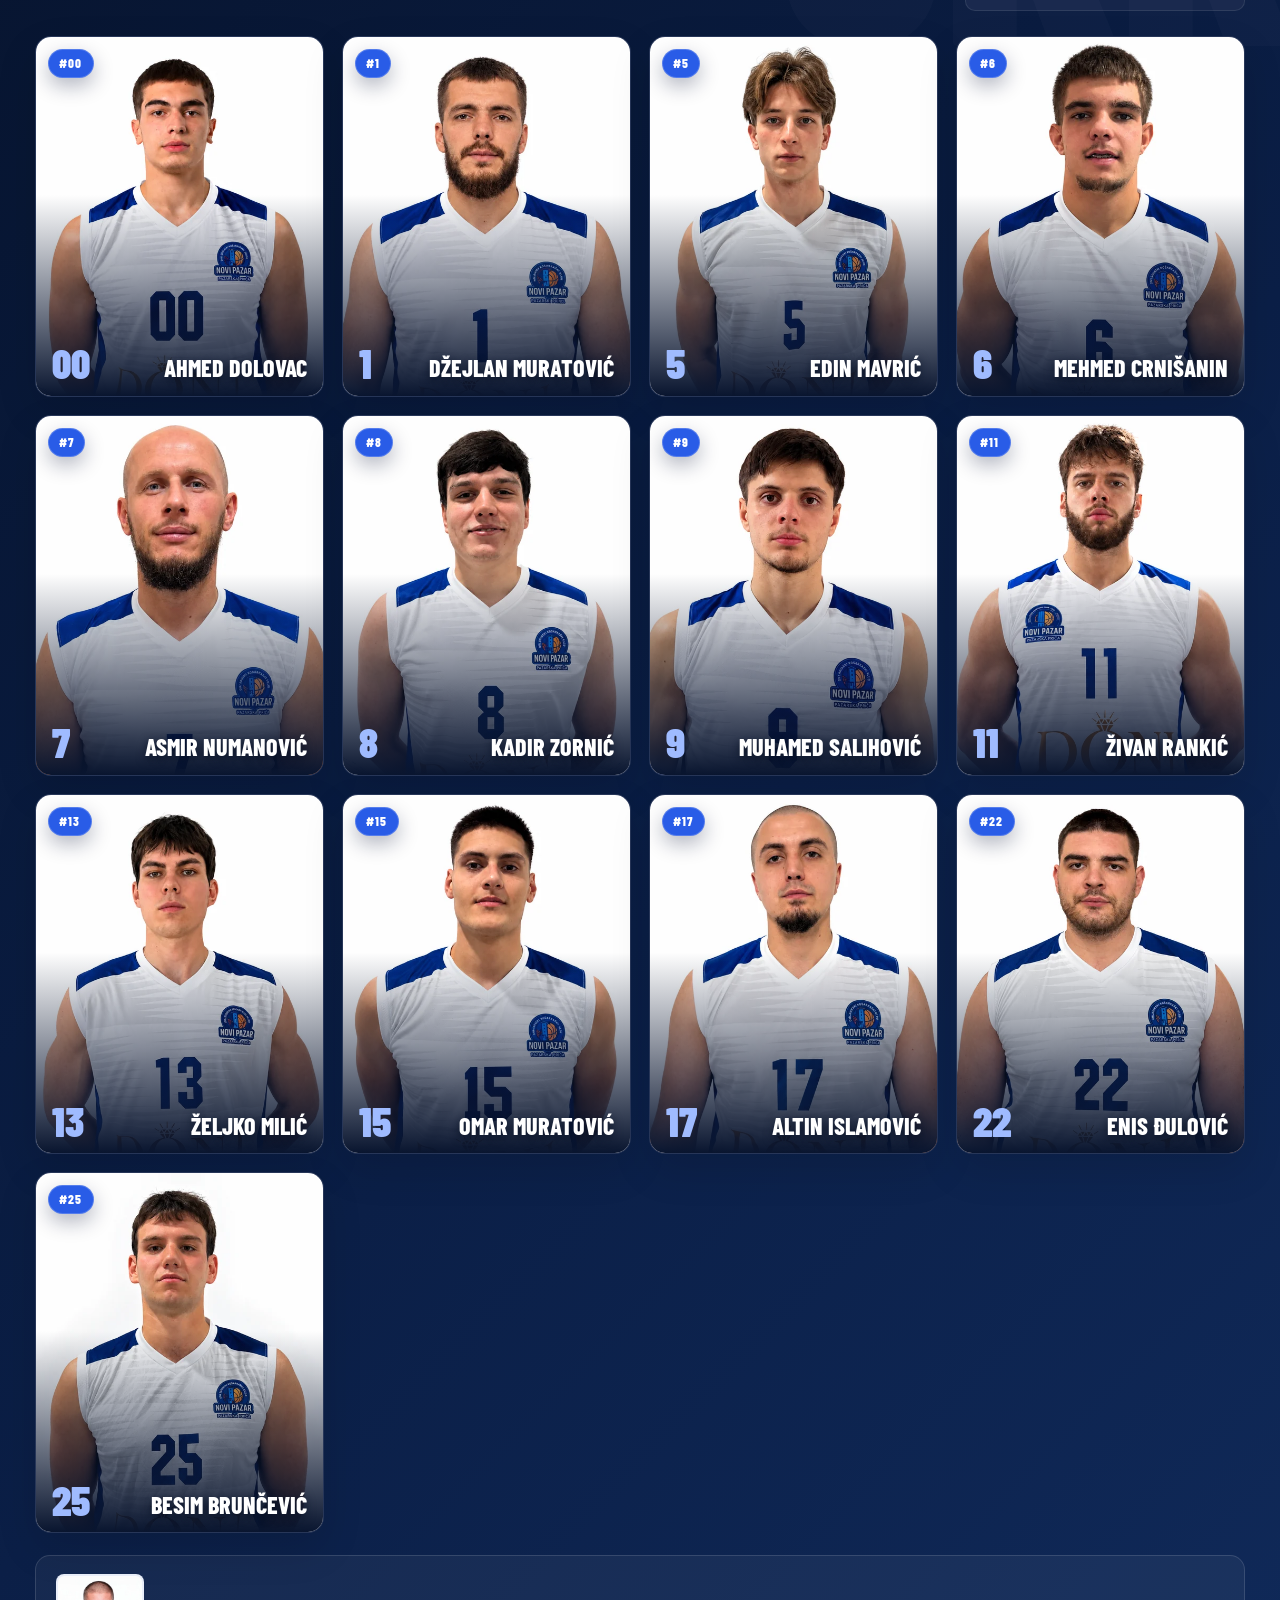
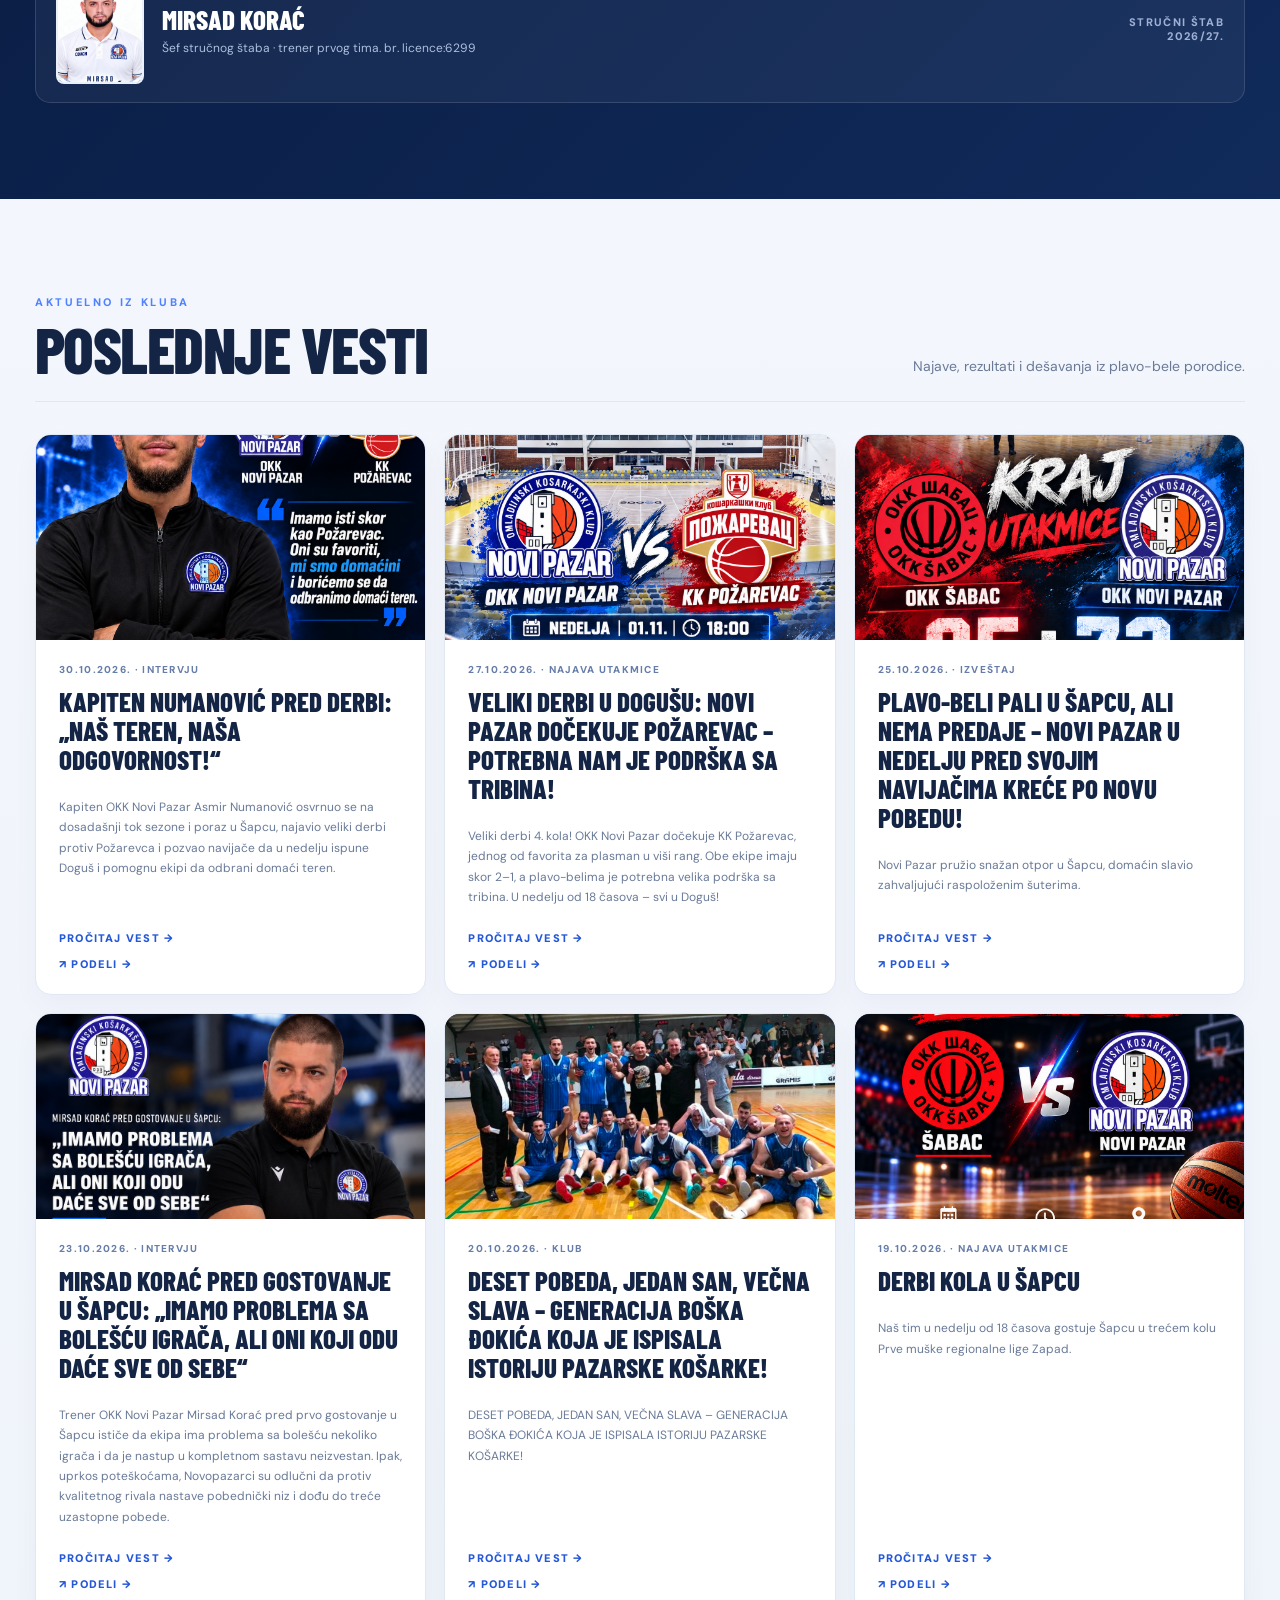
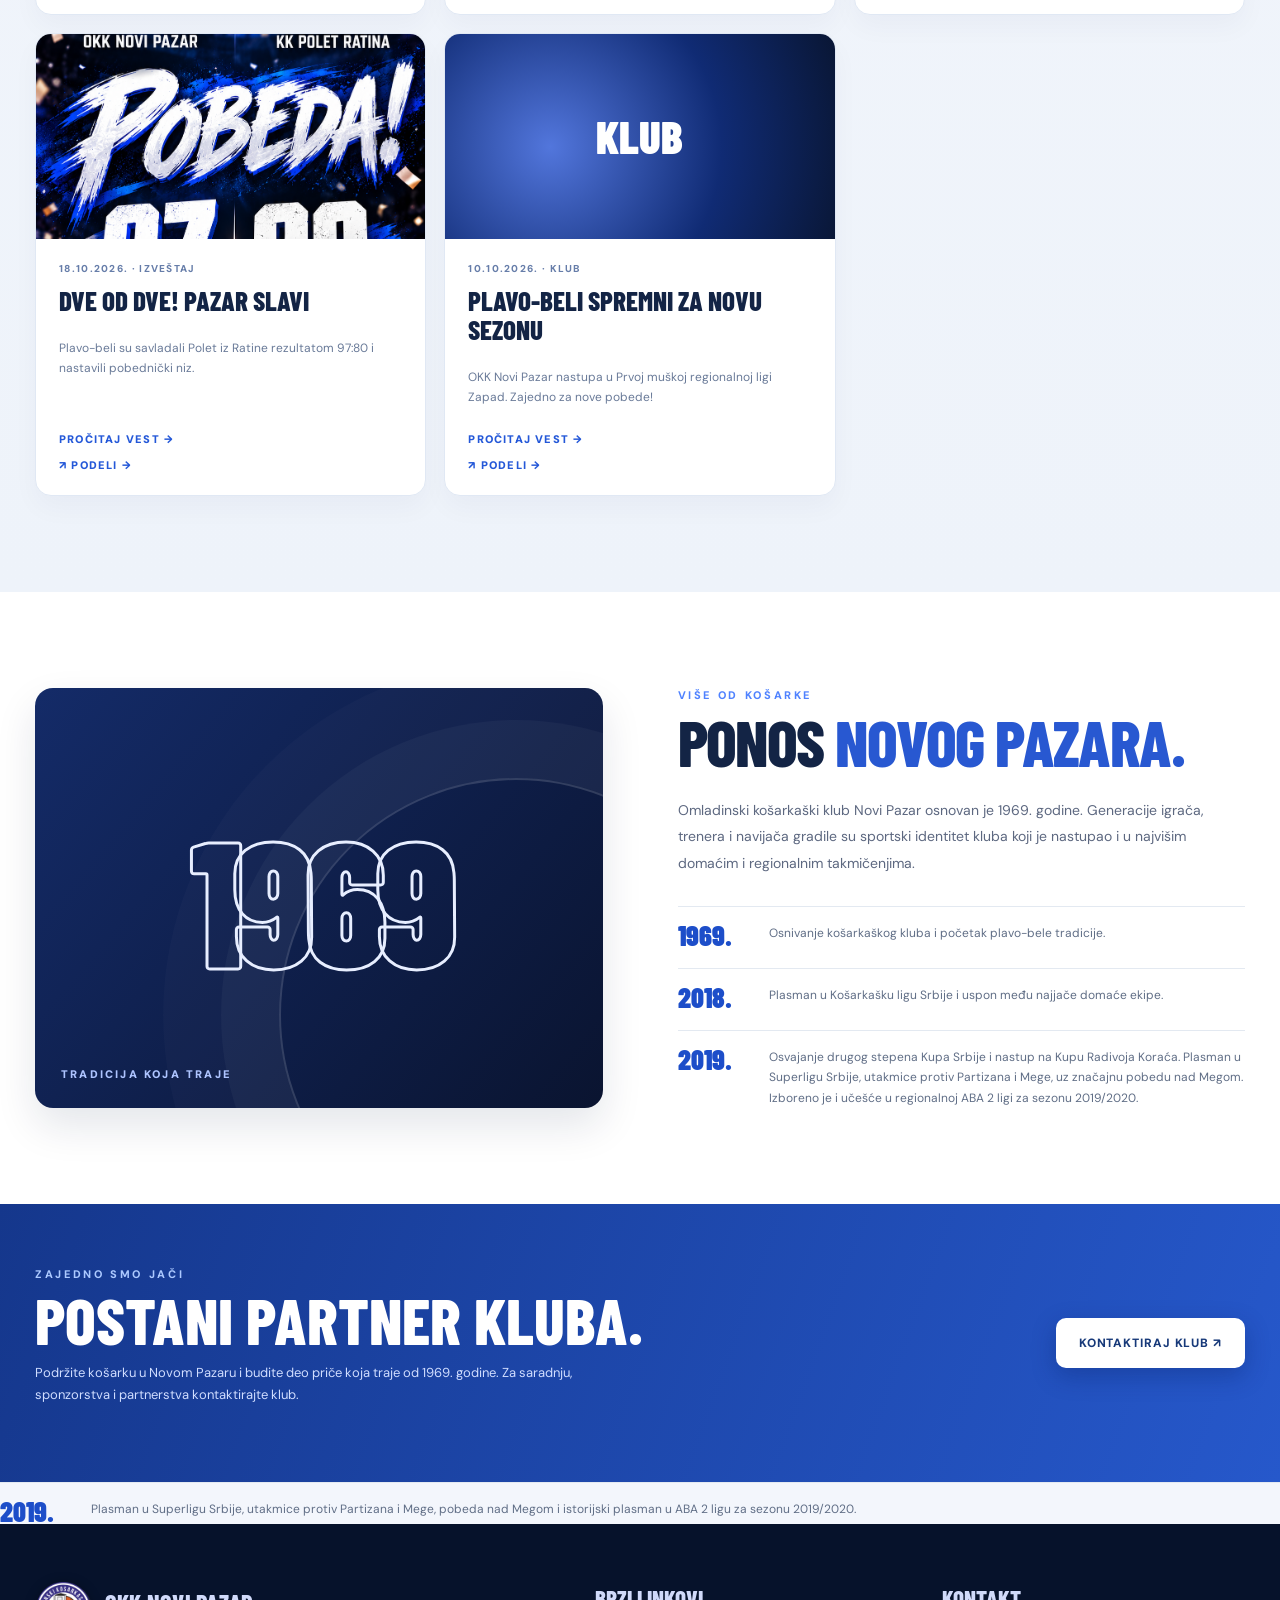
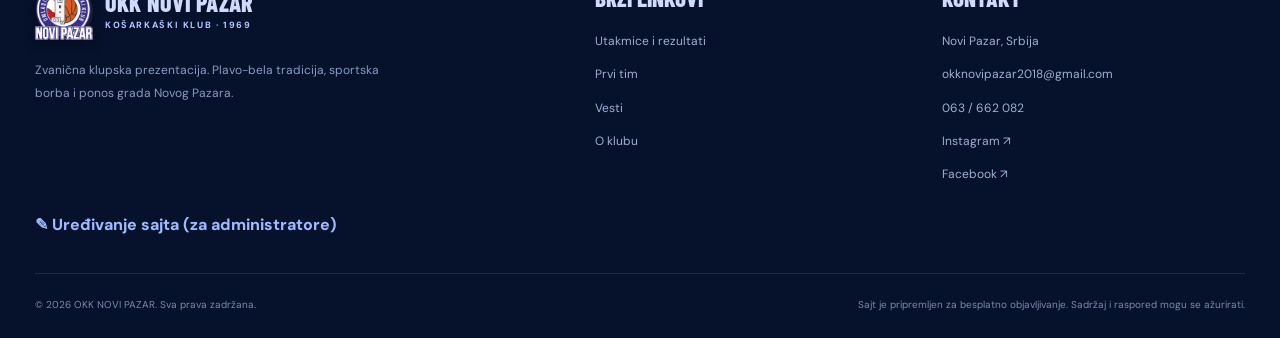
==== commit 80633ced: "Update index.html" ====
--- a/index.html
+++ b/index.html
@@ -54,6 +54,9 @@
     .admin-link{display:inline-block;color:#9fb9ff!important;font-weight:800!important}
     @media(max-width:560px){.match-row{padding:14px}.match-row .match-teams{font-size:19px}.match-row .match-score{font-size:22px}.news-visual{height:170px}}
   </style>
+  
+<link rel="stylesheet" href="assets/modern-theme.css?v=1">
+
 </head>
 <body>
   <header class="topbar">
--- a/assets/modern-theme.css
+++ b/assets/modern-theme.css
@@ -0,0 +1,142 @@
+/* OKK NOVI PAZAR | Vizuelno osvezenje 2026
+   Samo CSS: bez izmena funkcija, podataka i JavaScript-a. */
+:root {
+  --navy:#07132f;
+  --deep:#091d45;
+  --blue:#2257dd;
+  --blue2:#4f82ff;
+  --pale:#f3f6fc;
+  --ink:#132445;
+  --muted:#697a98;
+  --line:#e0e8f4;
+  --gold:#f6c563;
+}
+body { background:var(--pale); }
+a, button { -webkit-tap-highlight-color:transparent; }
+a:focus-visible, button:focus-visible, input:focus-visible { outline:3px solid #f6c563; outline-offset:3px; }
+::selection { background:#bfd4ff; color:#06132e; }
+
+/* Navigacija: moderniji tamni stakleni header */
+.topbar {
+  background:rgba(6,17,41,.94);
+  border-bottom:1px solid rgba(161,192,255,.15);
+  box-shadow:0 8px 30px rgba(4,12,35,.12);
+  backdrop-filter:blur(18px);
+  -webkit-backdrop-filter:blur(18px);
+}
+.desktop-nav a { position:relative; color:#cfddf8; }
+.desktop-nav a::after {
+  content:""; position:absolute; left:0; right:100%; bottom:-9px; height:2px;
+  background:var(--gold); transition:right .2s ease;
+}
+.desktop-nav a:hover::after { right:0; }
+.nav-cta, .btn, .menu-toggle { border-radius:10px; }
+.nav-cta { box-shadow:0 8px 20px #040d2940; }
+.menu-toggle { background:#ffffff11; }
+.mobile-nav { box-shadow:0 20px 42px #02091e88; }
+
+/* Uvodna sekcija: malo vise premium, ali ostaje postojeci grb/teren */
+.hero {
+  background:
+    radial-gradient(ellipse at 85% 19%,rgba(69,123,255,.40),transparent 46%),
+    radial-gradient(ellipse at 16% 87%,rgba(19,81,184,.28),transparent 48%),
+    linear-gradient(125deg,#061027 0%,#0b2050 54%,#102e6e 100%);
+}
+.hero::before { background:linear-gradient(90deg,#07142bec 0%,#0b1d42ac 42%,transparent 91%); }
+.hero-kicker { color:#b7cdfa; }
+.hero-kicker::before { background:#f6c563; height:3px; border-radius:3px; }
+.hero h1 { letter-spacing:-.035em; text-shadow:0 13px 35px #010a2666; }
+.hero h1 .light { -webkit-text-stroke:1.7px #dce8ff; }
+.hero-p { color:#d4e1fc; }
+.hero-actions { gap:12px; }
+.btn { min-height:48px; transition:transform .18s,box-shadow .18s,background .18s; }
+.btn-primary {
+  background:linear-gradient(135deg,#3976ff,#2054db);
+  box-shadow:0 12px 30px #0d3ead61;
+}
+.btn-primary:hover { box-shadow:0 17px 37px #0d3ead78; }
+.btn-outline { border-color:#d9e6ff65; background:#ffffff08; }
+
+/* Karta sledece utakmice: ne menjamo podatke ni tajmer */
+.match-card {
+  border:1px solid #ffffffb8;
+  border-radius:18px;
+  background:#fffffff5;
+  box-shadow:0 32px 75px #030b275e,0 3px 12px #06183d26;
+}
+.match-card-top { background:linear-gradient(100deg,#ffd981,#edb44a); color:#253451; }
+.match-card-body { padding:29px 27px 24px; }
+.team-logo { border:1px solid #d9e4f8; box-shadow:0 7px 20px #112d6414; }
+.team-name { color:#152b59; }
+.match-details { border-top-color:#e2e9f5; }
+.countdown { background:linear-gradient(105deg,#0a1b42,#16439a); }
+.match-card > a[href*="uzivo.html"] {
+  background:linear-gradient(105deg,#2f69eb,#1d4cc6) !important;
+  transition:filter .18s ease;
+}
+.match-card > a[href*="uzivo.html"]:hover { filter:brightness(1.1); }
+
+/* Brojevi / statistika */
+.stats-band { background:#fff; }
+.stats-grid .stat { transition:background .2s ease; }
+.stats-grid .stat:hover { background:#f3f7ff; }
+
+/* Sekcije, rezultat, vesti, igraci */
+.section { scroll-margin-top:85px; }
+.section-heading { letter-spacing:-.024em; }
+.section-head { border-bottom:1px solid #dfe7f3; padding-bottom:22px; }
+.arrow-link { color:#2558d7; }
+.result-panel { border-radius:16px; box-shadow:0 14px 38px #09265a12; }
+.result-panel.dark { background:linear-gradient(140deg,#071a45,#164399); }
+.result-panel.white { border:1px solid #e1e9f5; }
+.match-row { transition:background .18s; }
+.match-row:hover { background:#f0f5ff; }
+.squad-section {
+  background:linear-gradient(135deg,#07142e 0%,#0b1f47 55%,#102a5a 100%);
+}
+.player-card { border-radius:16px; }
+.player-card:hover { transform:translateY(-5px); }
+.player-photo-wrap { background:linear-gradient(180deg,#edf3ff,#dce7fb); }
+.coach-panel { border-radius:15px; }
+.search-field { border-radius:10px; }
+.news-section { background:linear-gradient(180deg,#f3f6fc,#eef3fa); }
+.news-card {
+  border-radius:16px;
+  box-shadow:0 12px 27px #0a245909;
+  transition:transform .18s,box-shadow .18s,border-color .18s;
+}
+.news-card:hover {
+  border-color:#bfd0f4;
+  box-shadow:0 22px 44px #102a6421;
+}
+.news-art { overflow:hidden; }
+.news-read { color:#2458d8; }
+.history-photo { border-radius:18px; box-shadow:0 18px 42px #091b441c; }
+.partner-section { background:linear-gradient(110deg,#15378c,#2658cb); }
+.partner-inner .btn { box-shadow:0 8px 25px #071f6252; }
+.footer { background:#06122b; }
+.footer-links a { transition:color .16s; }
+.footer-links a:hover { color:#fff; }
+
+/* Mobilni ekrani: citljiviji naslov i dugmad na dodir */
+@media (max-width:760px) {
+  .topbar { background:rgba(6,17,41,.97); }
+  .hero-copy { padding-top:67px; }
+  .hero h1 { font-size:clamp(72px,16vw,124px); line-height:.86; }
+  .hero-p { line-height:1.75; }
+  .hero-actions .btn { min-height:46px; }
+  .match-card { border-radius:16px; }
+  .section { padding-top:62px; padding-bottom:65px; }
+  .section-head { padding-bottom:16px; }
+  .news-card { border-radius:14px; }
+  .player-card { border-radius:13px; }
+  .stats-grid .stat:hover { background:transparent; }
+}
+@media (max-width:380px) {
+  .hero h1 { font-size:clamp(70px,19.5vw,81px); }
+  .match-card-body { padding:23px 16px 19px; }
+  .hero-actions .btn { padding-inline:13px; }
+}
+@media (prefers-reduced-motion:reduce) {
+  .news-card,.player-card,.btn,.desktop-nav a::after { transition:none !important; }
+}
